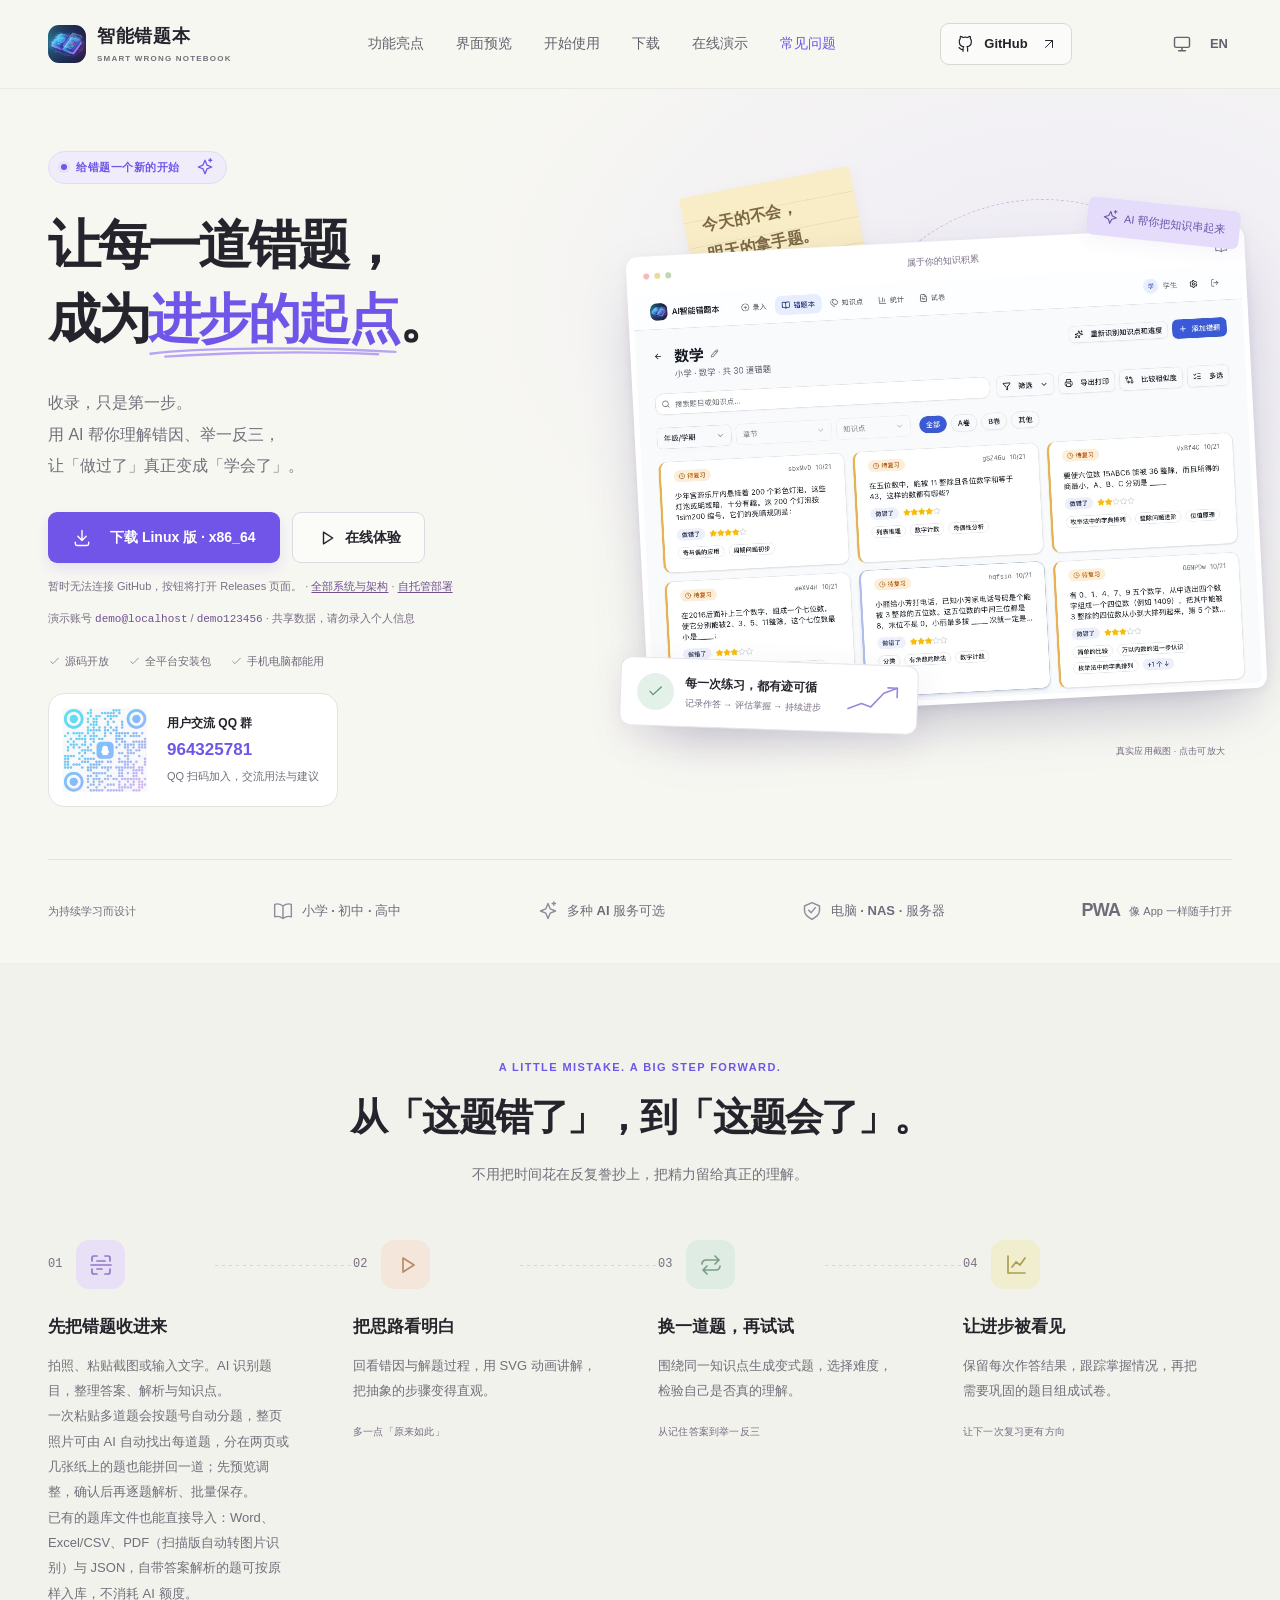
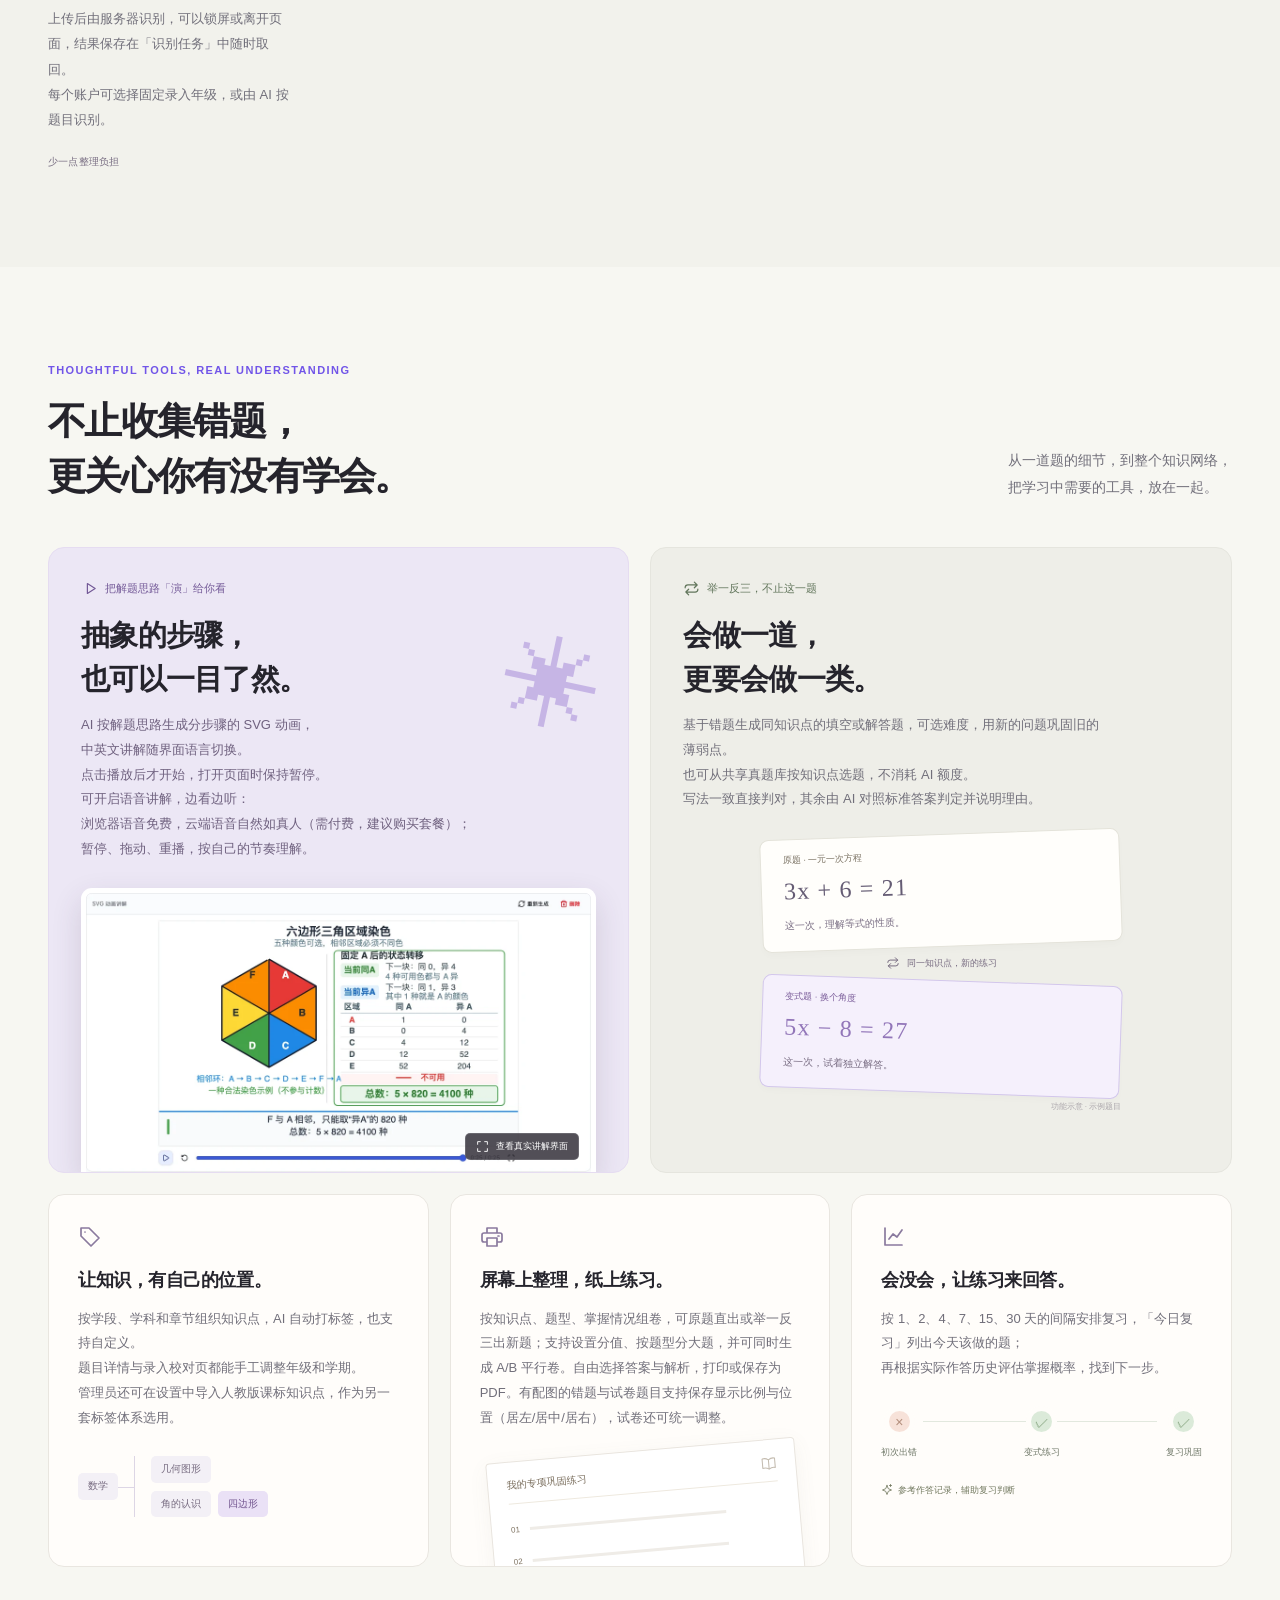
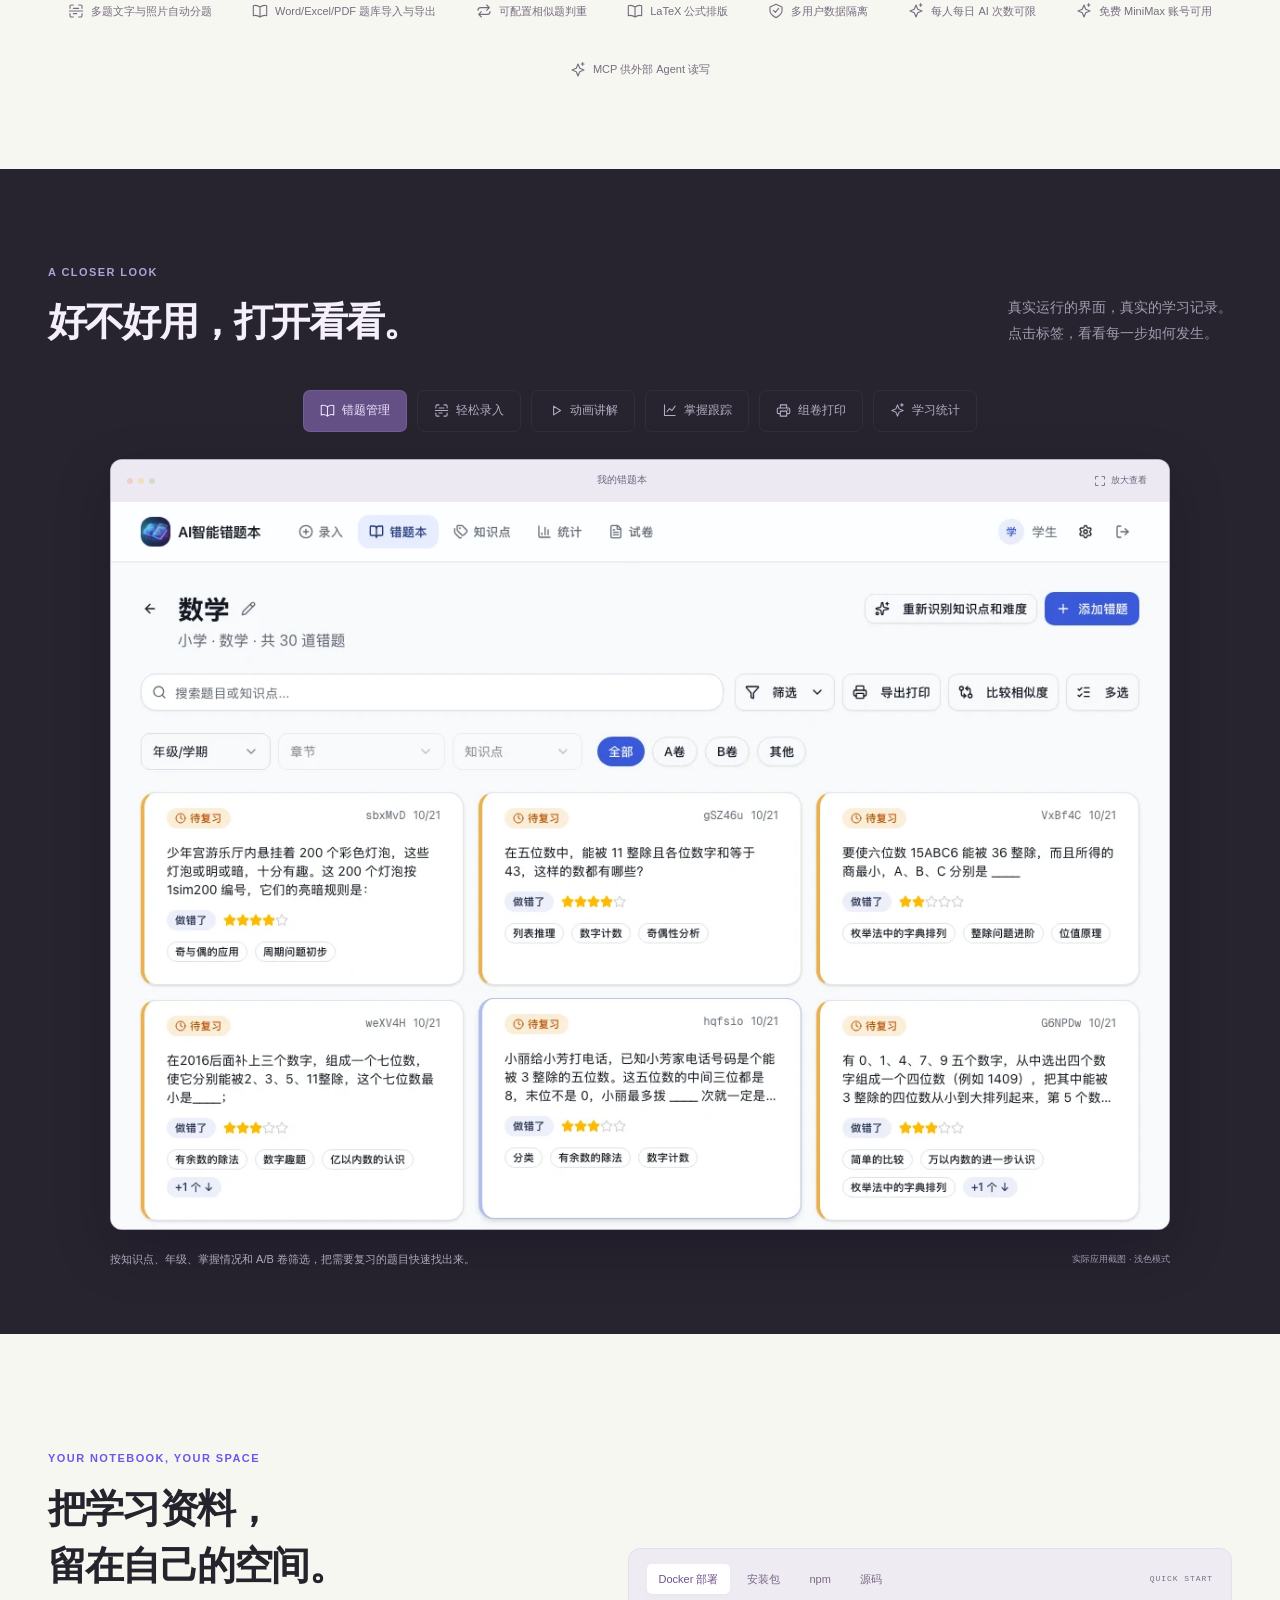
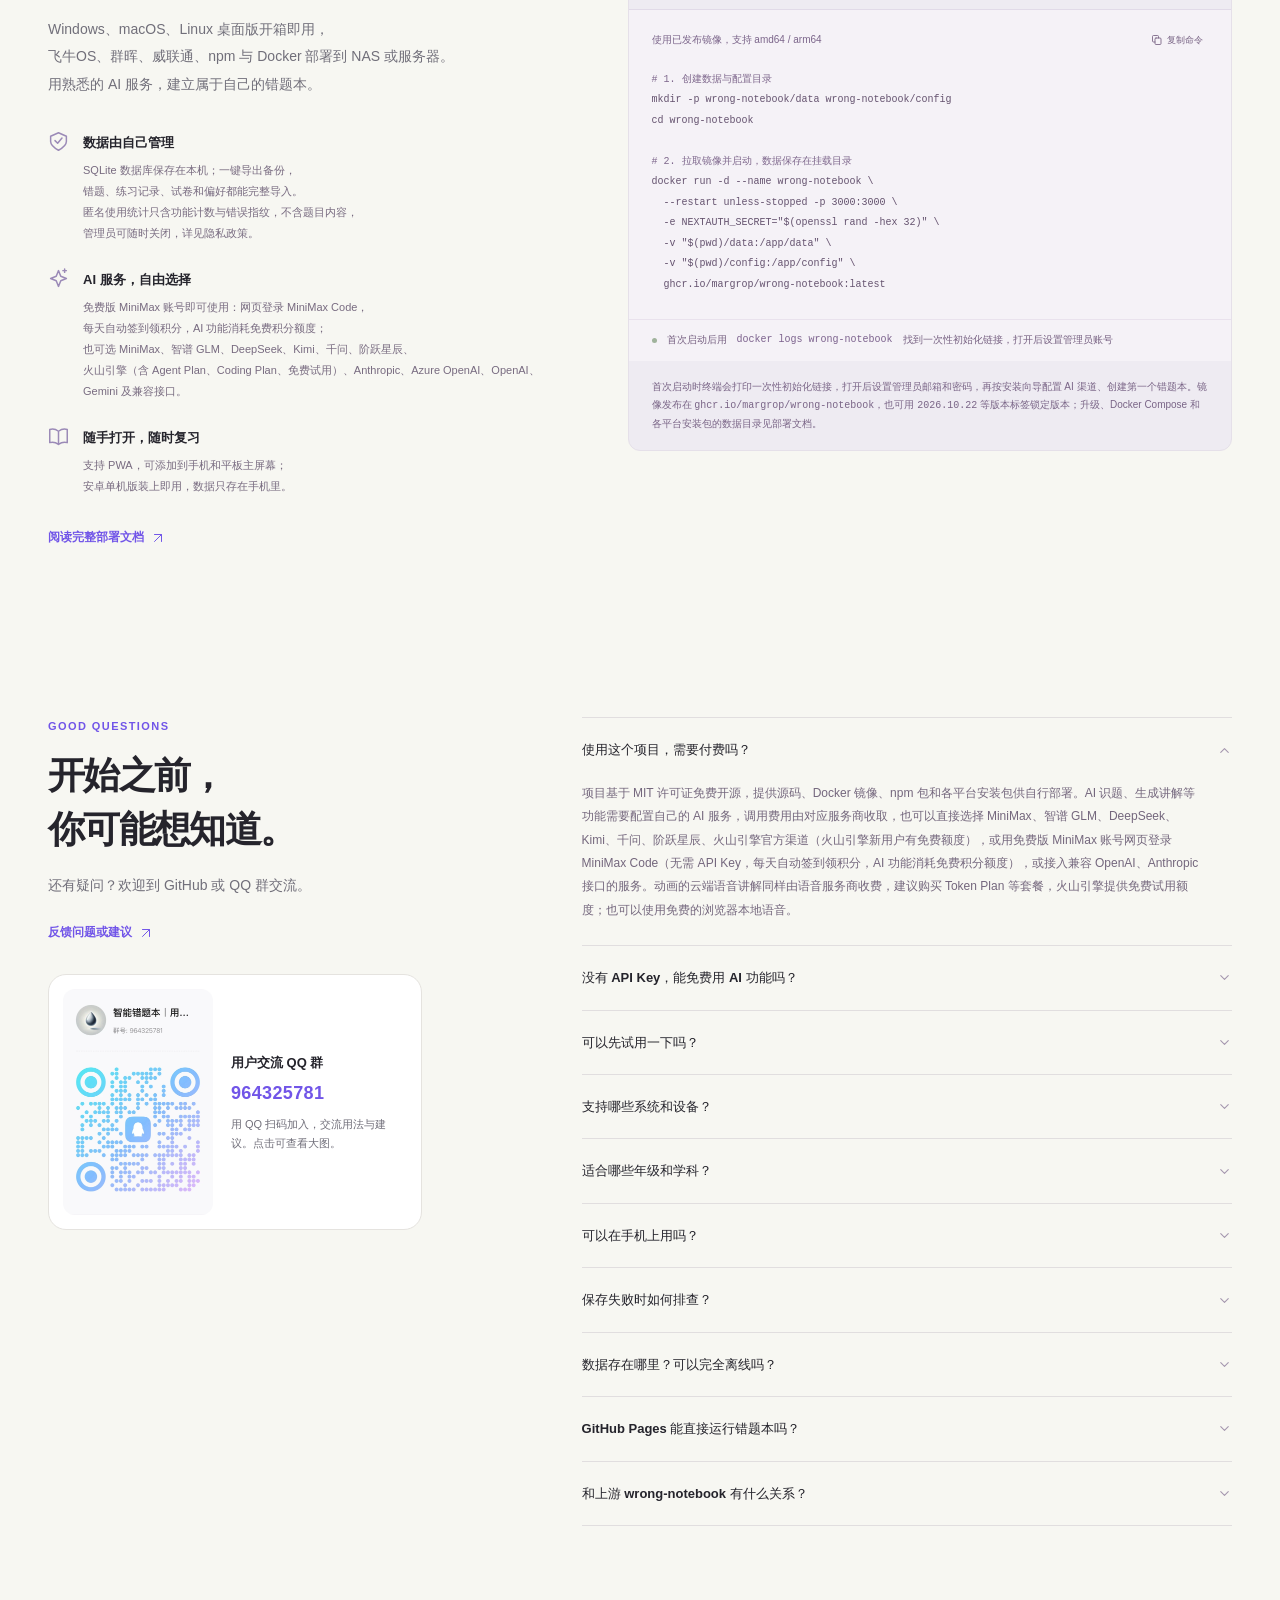
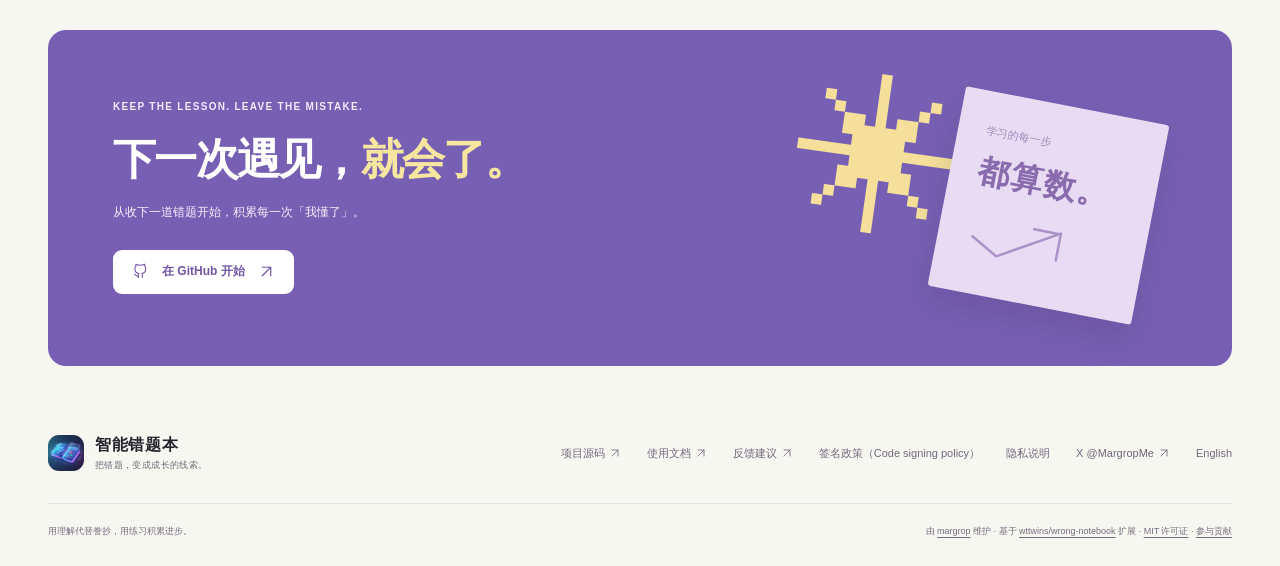
==== index.html @ 965699d4 "docs: 更新群晖套件的系统要求与数据目录" ====
<!doctype html>
<html lang="zh-CN">
  <head>
    <meta charset="utf-8">
    <meta name="viewport" content="width=device-width, initial-scale=1">
    <meta name="color-scheme" content="light dark">
    <meta name="darkreader-lock">
    <meta name="theme-color" content="#f7f7f2">
    <meta name="description" content="智能错题本，用 AI 把错题变成进步的起点。拍照识题、SVG 动画讲解、举一反三与 AI 判题、今日复习、组卷打印与掌握情况跟踪，支持多种 AI 服务，可用 Docker、npm 或 Windows / macOS / Linux / 飞牛OS / 群晖 / 威联通 安装包自托管，提供无需服务器的安卓手机与平板单机版和在线演示。">
    <meta property="og:type" content="website">
    <meta property="og:locale" content="zh_CN">
    <meta property="og:title" content="智能错题本 · 让每一道错题，成为进步的起点">
    <meta property="og:description" content="从拍照收录到真正掌握，为每一道错题建立完整的学习反馈。开源、可自托管，提供全平台安装包与在线演示，支持多种 AI 服务。">
    <meta property="og:image" content="./assets/images/social-preview.png">
    <meta property="og:image:alt" content="智能错题本：让每一道错题，成为进步的起点，配有真实错题管理界面">
    <meta name="twitter:card" content="summary_large_image">
    <meta name="twitter:site" content="@MargropMe">
    <meta name="twitter:creator" content="@MargropMe">
    <title>智能错题本 · 让每一道错题，成为进步的起点</title>
    <!-- deployment-metadata -->
    <link rel="icon" type="image/png" href="./assets/icons/app-icon.png">
    <link rel="apple-touch-icon" href="./assets/icons/app-icon.png">
    <link rel="preload" as="image" href="./assets/images/notebook.webp" fetchpriority="high">
    <script>(function(){var p=null;try{p=localStorage.getItem("wn-site-theme")}catch(e){}if(p!=="light"&&p!=="dark")p="system";var r=document.documentElement,d=p==="dark"||(p==="system"&&window.matchMedia("(prefers-color-scheme: dark)").matches);r.setAttribute("data-theme-preference",p);r.setAttribute("data-theme",d?"dark":"light")})();</script>
    <link rel="stylesheet" href="./assets/styles.css?v=20261031-dark">
    <link rel="stylesheet" href="./assets/dark.css?v=20261031-dark">
    <script src="./assets/theme.js" defer></script>
    <script src="./assets/site.js" defer></script>
    <script src="./assets/nav.js" defer></script>
    <script src="./assets/download.js" defer></script>
    <script charset="UTF-8" id="LA_COLLECT" src="//sdk.51.la/js-sdk-pro.min.js"></script>
    <script>LA.init({id:"28UHgDQYzLfy5FsM",ck:"28UHgDQYzLfy5FsM"})</script>
    <!-- Google tag (gtag.js) -->
    <script async src="https://www.googletagmanager.com/gtag/js?id=G-Z600EP14KD"></script>
    <script>
      window.dataLayer = window.dataLayer || [];
      function gtag(){dataLayer.push(arguments);}
      gtag('js', new Date());

      gtag('config', 'G-Z600EP14KD');
    </script>
  </head>
  <body>
    <a class="skip-link" href="#main">跳到正文</a>
    <svg class="icon-definitions" xmlns="http://www.w3.org/2000/svg" aria-hidden="true">
      <symbol id="i-arrow" viewBox="0 0 24 24"><path d="M4 12h15m-6-6 6 6-6 6"/></symbol>
      <symbol id="i-arrow-up" viewBox="0 0 24 24"><path d="M6 18 18 6M6 6h12v12"/></symbol>
      <symbol id="i-github" viewBox="0 0 24 24"><path d="M9 19c-4.3 1.3-4.3-2.2-6-2.6m12 5v-3.8a3.3 3.3 0 0 0-.9-2.6c3-.3 6.1-1.5 6.1-6.8A5.3 5.3 0 0 0 18.8 4a4.9 4.9 0 0 0-.1-3s-1.1-.3-3.6 1.4a13.6 13.6 0 0 0-6.5 0C6.1.7 5 1 5 1a4.9 4.9 0 0 0-.1 3 5.3 5.3 0 0 0-1.4 4.2c0 5.3 3.1 6.5 6.1 6.8a3.3 3.3 0 0 0-.9 2.6v3.8" transform="translate(1 1) scale(.91)"/></symbol>
      <symbol id="i-sparkle" viewBox="0 0 24 24"><path d="m12 3 2.6 6.4L21 12l-6.4 2.6L12 21l-2.6-6.4L3 12l6.4-2.6L12 3Zm7-2v4m-2-2h4"/></symbol>
      <symbol id="i-scan" viewBox="0 0 24 24"><path d="M8 3H5a2 2 0 0 0-2 2v3m13-5h3a2 2 0 0 1 2 2v3M3 16v3a2 2 0 0 0 2 2h3m8 0h3a2 2 0 0 0 2-2v-3M2 12h20M8 8h8m-8 8h5"/></symbol>
      <symbol id="i-play" viewBox="0 0 24 24"><path d="m9 5 11 7-11 7V5Z"/></symbol>
      <symbol id="i-repeat" viewBox="0 0 24 24"><path d="M20 7H7a4 4 0 0 0-4 4m13-8 4 4-4 4M4 17h13a4 4 0 0 0 4-4M8 13l-4 4 4 4"/></symbol>
      <symbol id="i-chart" viewBox="0 0 24 24"><path d="M4 3v17h17M8 14l4-5 4 3 5-7"/></symbol>
      <symbol id="i-check" viewBox="0 0 24 24"><path d="m5 12 4 4L19 6"/></symbol>
      <symbol id="i-book" viewBox="0 0 24 24"><path d="M12 6C8 3 5 3 2 4v15c3-1 6-1 10 2 4-3 7-3 10-2V4c-3-1-6-1-10 2Zm0 0v15"/></symbol>
      <symbol id="i-print" viewBox="0 0 24 24"><path d="M7 8V3h10v5M7 17H4a2 2 0 0 1-2-2v-5a2 2 0 0 1 2-2h16a2 2 0 0 1 2 2v5a2 2 0 0 1-2 2h-3M7 13h10v8H7v-8Zm11-2h1"/></symbol>
      <symbol id="i-tag" viewBox="0 0 24 24"><path d="M3 3h8l10 10-8 8L3 11V3Zm4 4h.01"/></symbol>
      <symbol id="i-shield" viewBox="0 0 24 24"><path d="m12 2 9 4v6c0 5-9 10-9 10S3 17 3 12V6l9-4Zm-4 9 3 3 5-6"/></symbol>
      <symbol id="i-download" viewBox="0 0 24 24"><path d="M12 3v12m-5-5 5 5 5-5M4 17v2a2 2 0 0 0 2 2h12a2 2 0 0 0 2-2v-2"/></symbol>
      <symbol id="i-copy" viewBox="0 0 24 24"><rect x="8" y="8" width="12" height="13" rx="2"/><path d="M15 8V5a2 2 0 0 0-2-2H5a2 2 0 0 0-2 2v9a2 2 0 0 0 2 2h3"/></symbol>
      <symbol id="i-expand" viewBox="0 0 24 24"><path d="M8 3H3v5m13-5h5v5M3 16v5h5m8 0h5v-5"/></symbol>
      <symbol id="i-close" viewBox="0 0 24 24"><path d="m6 6 12 12M6 18 18 6"/></symbol>
      <symbol id="i-monitor" viewBox="0 0 24 24"><rect x="3" y="4" width="18" height="12" rx="2"/><path d="M8 20h8m-4-4v4"/></symbol>
      <symbol id="i-sun" viewBox="0 0 24 24"><circle cx="12" cy="12" r="4"/><path d="M12 2v2m0 16v2M4.9 4.9l1.4 1.4m11.4 11.4 1.4 1.4M2 12h2m16 0h2M4.9 19.1l1.4-1.4M17.7 6.3l1.4-1.4"/></symbol>
      <symbol id="i-moon" viewBox="0 0 24 24"><path d="M20 14.5A8 8 0 0 1 9.5 4 8 8 0 1 0 20 14.5Z"/></symbol>
      <symbol id="i-menu" viewBox="0 0 24 24"><path d="M4 7h16M4 12h16M4 17h16"/></symbol>
      <symbol id="i-chevron" viewBox="0 0 24 24"><path d="m6 9 6 6 6-6"/></symbol>
    </svg>

    <header class="site-header">
      <div class="container header-inner">
        <a class="brand" href="#" aria-label="智能错题本首页">
          <img src="./assets/icons/app-icon.png" alt="" width="38" height="38">
          <span>智能错题本<small>SMART WRONG NOTEBOOK</small></span>
        </a>
        <nav class="desktop-nav" aria-label="主导航">
          <a href="#features">功能亮点</a><a href="#preview">界面预览</a><a href="#deploy">开始使用</a><a href="./download/">下载</a><a href="https://wrong-notebook-demo.margrop.net" target="_blank" rel="noopener noreferrer">在线演示</a><a href="#faq">常见问题</a>
        </nav>
        <a class="github-link" href="https://github.com/margrop/wrong-notebook" target="_blank" rel="noopener noreferrer"><svg class="icon"><use href="#i-github"/></svg><span>GitHub</span><svg class="icon small"><use href="#i-arrow-up"/></svg></a>
        <div class="header-actions"><button class="theme-toggle icon-button" type="button" data-theme-toggle aria-label="主题：自动（跟随系统）" title="主题：自动（跟随系统）"><svg class="icon theme-icon-system"><use href="#i-monitor"/></svg><svg class="icon theme-icon-light"><use href="#i-sun"/></svg><svg class="icon theme-icon-dark"><use href="#i-moon"/></svg></button><a class="lang-switch" href="./en/" hreflang="en" lang="en" aria-label="Switch to English">EN</a></div>
        <button class="menu-toggle icon-button" type="button" aria-label="打开导航" aria-expanded="false" aria-controls="mobile-nav"><svg class="icon"><use href="#i-menu"/></svg></button>
      </div>
      <nav class="mobile-nav" id="mobile-nav" aria-label="手机导航" hidden>
        <a href="#features">功能亮点</a><a href="#preview">界面预览</a><a href="#deploy">开始使用</a><a href="./download/">下载</a><a href="https://wrong-notebook-demo.margrop.net" target="_blank" rel="noopener noreferrer">在线演示</a><a href="#faq">常见问题</a>
      </nav>
    </header>

    <main id="main">
      <section class="hero" aria-labelledby="hero-title">
        <div class="container hero-grid">
          <div class="hero-copy">
            <p class="eyebrow pill"><span class="status-dot"></span> 给错题一个新的开始 <svg class="icon small"><use href="#i-sparkle"/></svg></p>
            <h1 id="hero-title">让每一道错题，<br>成为<span class="highlight">进步的起点<svg viewBox="0 0 420 20" aria-hidden="true"><path d="M4 12C92 1 281 1 415 9M29 17C174 8 288 8 386 13"/></svg></span>。</h1>
            <p class="hero-description">收录，只是第一步。<br>用 AI 帮你理解错因、举一反三，<br class="desktop-break">让「做过了」真正变成「学会了」。</p>
            <div class="hero-actions"><a class="button button-primary" data-download-primary href="./download/"><svg class="icon"><use href="#i-download"/></svg> <span data-download-label>下载安装包</span></a><a class="button button-outline" href="https://wrong-notebook-demo.margrop.net" target="_blank" rel="noopener noreferrer"><svg class="icon"><use href="#i-play"/></svg> 在线体验</a></div>
            <p class="hero-download-meta"><span data-release-version>Windows · macOS · Linux · 安卓 · 飞牛OS · 群晖 · 威联通</span> · <a href="./download/">全部系统与架构</a> · <a href="#deploy">自托管部署</a></p>
            <p class="hero-demo">演示账号 <code>demo@localhost</code> / <code>demo123456</code> · 共享数据，请勿录入个人信息</p>
            <div class="hero-notes"><span><svg class="icon small"><use href="#i-check"/></svg>源码开放</span><span><svg class="icon small"><use href="#i-check"/></svg>全平台安装包</span><span><svg class="icon small"><use href="#i-check"/></svg>手机电脑都能用</span></div>
            <a class="hero-community" href="#community"><img src="./assets/images/qq-group-qr.webp" width="360" height="360" alt="用户交流 QQ 群二维码，群号 964325781"><span><strong>用户交流 QQ 群</strong><span class="qq-number">964325781</span><small>QQ 扫码加入，交流用法与建议</small></span></a>
          </div>
          <div class="hero-visual">
            <div class="orbit orbit-one" aria-hidden="true"></div><div class="orbit orbit-two" aria-hidden="true"></div>
            <div class="paper-note" aria-hidden="true"><span>今天的不会，<br>明天的拿手题。</span><svg viewBox="0 0 100 50"><path d="m5 32 21 13L69 5M80 12l5 6 10-15"/></svg></div>
            <div class="floating-tag"><svg class="icon"><use href="#i-sparkle"/></svg> AI 帮你把知识串起来</div>
            <figure class="hero-window">
              <div class="window-bar"><span class="window-dots"><i></i><i></i><i></i></span><span>属于你的知识积累</span><svg class="icon small"><use href="#i-book"/></svg></div>
              <button class="image-button" type="button" data-image="notebook" aria-label="放大错题本真实界面"><img class="hero-screenshot" src="./assets/images/notebook.webp" width="1140" height="784" alt="实际应用中的数学错题本，包含错题卡片、星级难度、知识点和筛选条件" fetchpriority="high"></button>
            </figure>
            <div class="review-note"><span class="review-check"><svg class="icon"><use href="#i-check"/></svg></span><div><strong>每一次练习，都有迹可循</strong><span>记录作答 → 评估掌握 → 持续进步</span></div><svg class="mini-trend" viewBox="0 0 70 38" aria-hidden="true"><path d="m3 32 17-7 12 4 16-18 17-7"/><path d="M53 4h12v12"/></svg></div>
            <p class="visual-caption">真实应用截图 · 点击可放大</p>
          </div>
        </div>
        <div class="container promise-strip"><p>为持续学习而设计</p><span><svg class="icon"><use href="#i-book"/></svg> 小学 · 初中 · 高中</span><span><svg class="icon"><use href="#i-sparkle"/></svg> 多种 AI 服务可选</span><span><svg class="icon"><use href="#i-shield"/></svg> 电脑 · NAS · 服务器</span><span class="promise-pwa">PWA <small>像 App 一样随手打开</small></span></div>
      </section>

      <section class="section workflow" aria-labelledby="workflow-title">
        <div class="container">
          <div class="section-heading center"><p class="eyebrow">A LITTLE MISTAKE. A BIG STEP FORWARD.</p><h2 id="workflow-title">从「这题错了」，到「这题会了」。</h2><p>不用把时间花在反复誊抄上，把精力留给真正的理解。</p></div>
          <ol class="workflow-grid">
            <li><div class="step-top"><span class="step-number">01</span><span class="step-icon lavender"><svg class="icon"><use href="#i-scan"/></svg></span></div><h3>先把错题收进来</h3><p>拍照、粘贴截图或输入文字。AI 识别题目，整理答案、解析与知识点。<br>一次粘贴多道题会按题号自动分题，整页照片可由 AI 自动找出每道题，分在两页或几张纸上的题也能拼回一道；先预览调整，确认后再逐题解析、批量保存。<br>已有的题库文件也能直接导入：Word、Excel/CSV、PDF（扫描版自动转图片识别）与 JSON，自带答案解析的题可按原样入库，不消耗 AI 额度。<br>上传后由服务器识别，可以锁屏或离开页面，结果保存在「识别任务」中随时取回。<br>每个账户可选择固定录入年级，或由 AI 按题目识别。</p><span class="step-label">少一点整理负担</span></li>
            <li><div class="step-top"><span class="step-number">02</span><span class="step-icon peach"><svg class="icon"><use href="#i-play"/></svg></span></div><h3>把思路看明白</h3><p>回看错因与解题过程，用 SVG 动画讲解，把抽象的步骤变得直观。</p><span class="step-label">多一点「原来如此」</span></li>
            <li><div class="step-top"><span class="step-number">03</span><span class="step-icon mint"><svg class="icon"><use href="#i-repeat"/></svg></span></div><h3>换一道题，再试试</h3><p>围绕同一知识点生成变式题，选择难度，检验自己是否真的理解。</p><span class="step-label">从记住答案到举一反三</span></li>
            <li><div class="step-top"><span class="step-number">04</span><span class="step-icon lemon"><svg class="icon"><use href="#i-chart"/></svg></span></div><h3>让进步被看见</h3><p>保留每次作答结果，跟踪掌握情况，再把需要巩固的题目组成试卷。</p><span class="step-label">让下一次复习更有方向</span></li>
          </ol>
        </div>
      </section>

      <section class="section features" id="features" aria-labelledby="features-title">
        <div class="container">
          <div class="section-heading heading-row"><div><p class="eyebrow">THOUGHTFUL TOOLS, REAL UNDERSTANDING</p><h2 id="features-title">不止收集错题，<br>更关心你有没有学会。</h2></div><p>从一道题的细节，到整个知识网络，<br>把学习中需要的工具，放在一起。</p></div>
          <div class="feature-grid">
            <article class="feature-card animation-card"><span class="feature-kicker"><svg class="icon"><use href="#i-play"/></svg> 把解题思路「演」给你看</span><h3>抽象的步骤，<br>也可以一目了然。</h3><p>AI 按解题思路生成分步骤的 SVG 动画，<br>中英文讲解随界面语言切换。<br>点击播放后才开始，打开页面时保持暂停。<br>可开启语音讲解，边看边听：<br>浏览器语音免费，云端语音自然如真人（需付费，建议购买套餐）；<br>暂停、拖动、重播，按自己的节奏理解。</p><button class="animation-screenshot image-button" type="button" data-image="svg-animation" aria-label="放大 SVG 动画讲解真实界面"><img src="./assets/images/svg-animation.webp" width="1076" height="592" loading="lazy" alt="六边形染色题的 SVG 动画讲解，包含图形、递推表格和播放进度"><span class="image-overlay"><svg class="icon"><use href="#i-expand"/></svg> 查看真实讲解界面</span></button><span class="card-corner-spark" aria-hidden="true">✳</span></article>
            <article class="feature-card practice-card"><span class="feature-kicker"><svg class="icon"><use href="#i-repeat"/></svg> 举一反三，不止这一题</span><h3>会做一道，<br>更要会做一类。</h3><p>基于错题生成同知识点的填空或解答题，可选难度，用新的问题巩固旧的薄弱点。<br>也可从共享真题库按知识点选题，不消耗 AI 额度。<br>写法一致直接判对，其余由 AI 对照标准答案判定并说明理由。</p><div class="practice-illustration" aria-label="举一反三功能示意"><div class="sample-question"><span>原题 · 一元一次方程</span><strong>3x + 6 = 21</strong><i>这一次，理解等式的性质。</i></div><div class="practice-connector"><svg class="icon"><use href="#i-repeat"/></svg><span>同一知识点，新的练习</span></div><div class="sample-question variant"><span>变式题 · 换个角度</span><strong>5x − 8 = 27</strong><i>这一次，试着独立解答。</i></div><small class="illustration-label">功能示意 · 示例题目</small></div></article>
            <article class="feature-card tags-card"><span class="feature-icon"><svg class="icon"><use href="#i-tag"/></svg></span><h3>让知识，有自己的位置。</h3><p>按学段、学科和章节组织知识点，AI 自动打标签，也支持自定义。<br>题目详情与录入校对页都能手工调整年级和学期。<br>管理员还可在设置中导入人教版课标知识点，作为另一套标签体系选用。</p><div class="tag-tree" aria-hidden="true"><span>数学</span><div><span>几何图形</span><div><span>角的认识</span><span class="tag-accent">四边形</span></div></div></div></article>
            <article class="feature-card print-card"><span class="feature-icon"><svg class="icon"><use href="#i-print"/></svg></span><h3>屏幕上整理，纸上练习。</h3><p>按知识点、题型、掌握情况组卷，可原题直出或举一反三出新题；支持设置分值、按题型分大题，并可同时生成 A/B 平行卷。自由选择答案与解析，打印或保存为 PDF。有配图的错题与试卷题目支持保存显示比例与位置（居左/居中/居右），试卷还可统一调整。</p><div class="paper-preview" aria-hidden="true"><div>我的专项巩固练习 <svg class="icon"><use href="#i-book"/></svg></div><span>01 <i></i></span><span>02 <i></i></span><small>来源 ID · 随时找回原题</small></div></article>
            <article class="feature-card mastery-card"><span class="feature-icon"><svg class="icon"><use href="#i-chart"/></svg></span><h3>会没会，让练习来回答。</h3><p>按 1、2、4、7、15、30 天的间隔安排复习，「今日复习」列出今天该做的题；<br>再根据实际作答历史评估掌握概率，找到下一步。</p><div class="mastery-path"><span><i class="history-wrong">×</i>初次出错</span><span><i class="history-correct">✓</i>变式练习</span><span><i class="history-correct">✓</i>复习巩固</span></div><div class="mastery-footnote"><svg class="icon small"><use href="#i-sparkle"/></svg> 参考作答记录，辅助复习判断</div></article>
          </div>
          <div class="small-features"><span><svg class="icon"><use href="#i-scan"/></svg> 多题文字与照片自动分题</span><span><svg class="icon"><use href="#i-book"/></svg> Word/Excel/PDF 题库导入与导出</span><span><svg class="icon"><use href="#i-repeat"/></svg> 可配置相似题判重</span><span><svg class="icon"><use href="#i-book"/></svg> LaTeX 公式排版</span><span><svg class="icon"><use href="#i-shield"/></svg> 多用户数据隔离</span><span><svg class="icon"><use href="#i-sparkle"/></svg> 每人每日 AI 次数可限</span><span><svg class="icon"><use href="#i-sparkle"/></svg> 免费 MiniMax 账号可用</span><span><svg class="icon"><use href="#i-sparkle"/></svg> MCP 供外部 Agent 读写</span></div>
        </div>
      </section>

      <section class="section preview-section" id="preview" aria-labelledby="preview-title">
        <div class="container">
          <div class="section-heading heading-row"><div><p class="eyebrow">A CLOSER LOOK</p><h2 id="preview-title">好不好用，打开看看。</h2></div><p>真实运行的界面，真实的学习记录。<br>点击标签，看看每一步如何发生。</p></div>
          <div class="preview-tabs" role="tablist" aria-label="应用界面预览">
            <button type="button" role="tab" id="tab-notebook" aria-selected="true" aria-controls="preview-panel" data-preview="notebook"><svg class="icon small"><use href="#i-book"/></svg>错题管理</button>
            <button type="button" role="tab" id="tab-upload" aria-selected="false" aria-controls="preview-panel" data-preview="upload" tabindex="-1"><svg class="icon small"><use href="#i-scan"/></svg>轻松录入</button>
            <button type="button" role="tab" id="tab-svg-animation" aria-selected="false" aria-controls="preview-panel" data-preview="svg-animation" tabindex="-1"><svg class="icon small"><use href="#i-play"/></svg>动画讲解</button>
            <button type="button" role="tab" id="tab-mastery-history" aria-selected="false" aria-controls="preview-panel" data-preview="mastery-history" tabindex="-1"><svg class="icon small"><use href="#i-chart"/></svg>掌握跟踪</button>
            <button type="button" role="tab" id="tab-exam-print" aria-selected="false" aria-controls="preview-panel" data-preview="exam-print" tabindex="-1"><svg class="icon small"><use href="#i-print"/></svg>组卷打印</button>
            <button type="button" role="tab" id="tab-error-stats" aria-selected="false" aria-controls="preview-panel" data-preview="error-stats" tabindex="-1"><svg class="icon small"><use href="#i-sparkle"/></svg>学习统计</button>
          </div>
          <div class="preview-panel" id="preview-panel" role="tabpanel" aria-labelledby="tab-notebook" tabindex="0">
            <div class="preview-toolbar"><span class="window-dots"><i></i><i></i><i></i></span><span id="preview-window-title">我的错题本</span><button type="button" class="preview-expand" id="expand-preview" aria-label="放大当前界面"><svg class="icon small"><use href="#i-expand"/></svg><span>放大查看</span></button></div>
            <button class="image-button preview-image-button" id="preview-image-button" type="button" aria-label="放大错题管理截图"><img id="preview-image" src="./assets/images/notebook.webp" width="1140" height="784" loading="lazy" alt="错题卡片展示题目摘要、难度星级与知识点，并支持多维度筛选"></button>
          </div>
          <div class="preview-caption" aria-live="polite"><p id="preview-description">按知识点、年级、掌握情况和 A/B 卷筛选，把需要复习的题目快速找出来。</p><span>实际应用截图 · 浅色模式</span></div>
          <noscript><p class="noscript-notice">更多真实界面：<a href="./assets/images/svg-animation.webp">动画讲解</a> · <a href="./assets/images/mastery-history.webp">掌握跟踪</a> · <a href="./assets/images/exam-print.webp">组卷打印</a> · <a href="./assets/images/error-stats.webp">学习统计</a></p></noscript>
        </div>
      </section>

      <section class="section deploy-section" id="deploy" aria-labelledby="deploy-title">
        <div class="container deploy-grid">
          <div class="deploy-copy"><p class="eyebrow">YOUR NOTEBOOK, YOUR SPACE</p><h2 id="deploy-title">把学习资料，<br>留在自己的空间。</h2><p class="section-description">Windows、macOS、Linux 桌面版开箱即用，<br>飞牛OS、群晖、威联通、npm 与 Docker 部署到 NAS 或服务器。<br>用熟悉的 AI 服务，建立属于自己的错题本。</p><ul class="deploy-benefits"><li><svg class="icon"><use href="#i-shield"/></svg><div><strong>数据由自己管理</strong><p>SQLite 数据库保存在本机；一键导出备份，<br>错题、练习记录、试卷和偏好都能完整导入。<br>匿名使用统计只含功能计数与错误指纹，不含题目内容，<br>管理员可随时关闭，详见<a href="./privacy/">隐私政策</a>。</p></div></li><li><svg class="icon"><use href="#i-sparkle"/></svg><div><strong>AI 服务，自由选择</strong><p>免费版 MiniMax 账号即可使用：网页登录 MiniMax Code，<br>每天自动签到领积分，AI 功能消耗免费积分额度；<br>也可选 MiniMax、智谱 GLM、DeepSeek、Kimi、千问、阶跃星辰、<br>火山引擎（含 Agent Plan、Coding Plan、免费试用）、Anthropic、Azure OpenAI、OpenAI、Gemini 及兼容接口。</p></div></li><li><svg class="icon"><use href="#i-book"/></svg><div><strong>随手打开，随时复习</strong><p>支持 PWA，可添加到手机和平板主屏幕；<br>安卓单机版装上即用，数据只存在手机里。</p></div></li></ul><a class="text-link" href="https://github.com/margrop/wrong-notebook#-快速开始" target="_blank" rel="noopener noreferrer">阅读完整部署文档 <svg class="icon small"><use href="#i-arrow-up"/></svg></a></div>
          <div class="deploy-terminal"><div class="terminal-top"><div role="tablist" aria-label="部署方式"><button type="button" role="tab" id="install-docker" aria-controls="install-panel-docker" aria-selected="true" data-install="docker">Docker 部署</button><button type="button" role="tab" id="install-packages" aria-controls="install-panel-packages" aria-selected="false" data-install="packages" tabindex="-1">安装包</button><button type="button" role="tab" id="install-npm" aria-controls="install-panel-npm" aria-selected="false" data-install="npm" tabindex="-1">npm</button><button type="button" role="tab" id="install-source" aria-controls="install-panel-source" aria-selected="false" data-install="source" tabindex="-1">源码</button></div><span class="terminal-label">QUICK START</span></div><div class="code-panel" id="install-panel-docker" role="tabpanel" aria-labelledby="install-docker" tabindex="0"><div class="code-heading"><span>使用已发布镜像，支持 amd64 / arm64</span><button class="copy-button" type="button" data-copy="docker-code"><svg class="icon small"><use href="#i-copy"/></svg><span>复制命令</span></button></div><pre><code id="docker-code"><span class="code-comment"># 1. 创建数据与配置目录</span>
mkdir -p wrong-notebook/data wrong-notebook/config
cd wrong-notebook

<span class="code-comment"># 2. 拉取镜像并启动，数据保存在挂载目录</span>
docker run -d --name wrong-notebook \
  --restart unless-stopped -p 3000:3000 \
  -e NEXTAUTH_SECRET="$(openssl rand -hex 32)" \
  -v "$(pwd)/data:/app/data" \
  -v "$(pwd)/config:/app/config" \
  ghcr.io/margrop/wrong-notebook:latest</code></pre><div class="terminal-note"><span class="status-dot"></span> 首次启动后用 <code>docker logs wrong-notebook</code> 找到一次性初始化链接，打开后设置管理员账号</div></div><div class="code-panel" id="install-panel-packages" role="tabpanel" aria-labelledby="install-packages" tabindex="0" hidden><div class="code-heading"><span>内置服务端，下载安装即可使用；首次启动自动打开管理员设置页</span></div><ul class="platform-list">
<li><strong>Windows</strong><span>安装版 <code>WrongNotebook-Win-Setup-版本-x64.exe</code>，或免安装的 Portable 版</span></li>
<li><strong>macOS</strong><span>Apple 芯片 <code>-arm64.dmg</code>，Intel <code>-x64.dmg</code>；应用未经 Apple 签名，提示「已损坏」或无法打开时，拖入「应用程序」后在终端执行下方命令，再打开即可</span></li>
<li><strong>Linux</strong><span>x86_64 / arm64 的 <code>.AppImage</code> 与 <code>.deb</code></span></li>
<li><strong>飞牛OS</strong><span>先在应用中心安装 Node.js v24，再手动安装 x86 / arm 的 <code>.fpk</code>，在安装向导中设置管理员账号，局域网访问 39300 端口</span></li>
<li><strong>群晖</strong><span>先在套件中心安装 Container Manager，再手动安装 <code>WrongNotebook-Synology-版本.spk</code>；需 DSM 7.2.1 及以上；局域网访问 39300 端口，数据在套件数据目录 <code>@appdata/wrongnotebook</code></span></li>
<li><strong>威联通</strong><span>先在 App Center 安装 Container Station，再手动安装 <code>WrongNotebook-QNAP-版本.qpkg</code>；局域网访问 39300 端口，数据在 <code>/share/Container/wrong-notebook</code></span></li>
<li><strong>安卓</strong><span>单机版：手机 <code>-Android-Phone-版本.apk</code>，平板 <code>-Android-Tablet-版本.apk</code>，内置服务端，无需部署；客户端版 <code>-Android-Client-Phone/Tablet-版本.apk</code> 连接自己的服务器</span></li>
</ul><div class="code-heading"><span>macOS：移除隔离属性并在本机重新自签名</span><button class="copy-button" type="button" data-copy="macos-code"><svg class="icon small"><use href="#i-copy"/></svg><span>复制命令</span></button></div><pre><code id="macos-code">xattr -cr /Applications/WrongNotebook.app
codesign --force --deep --sign - /Applications/WrongNotebook.app</code></pre><div class="terminal-note"><span class="status-dot"></span> 在<a href="./download/">下载页</a>自动匹配你的系统与架构，或前往 <a href="https://github.com/margrop/wrong-notebook/releases" target="_blank" rel="noopener noreferrer">GitHub Releases</a></div></div><div class="code-panel" id="install-panel-npm" role="tabpanel" aria-labelledby="install-npm" tabindex="0" hidden><div class="code-heading"><span>需要 Node.js 22.15+，适合服务器或已有 Node 环境</span><button class="copy-button" type="button" data-copy="npm-code"><svg class="icon small"><use href="#i-copy"/></svg><span>复制命令</span></button></div><pre><code id="npm-code">npm install -g wrong-notebook

<span class="code-comment"># 数据默认保存在 ~/.wrong-notebook</span>
wrong-notebook --port 3000</code></pre><div class="terminal-note"><span class="status-dot"></span> 首次启动时终端会打印一次性初始化链接，打开后设置管理员账号</div></div><div class="code-panel" id="install-panel-source" role="tabpanel" aria-labelledby="install-source" tabindex="0" hidden><div class="code-heading"><span>需要 Node.js 22+ 与 npm</span><button class="copy-button" type="button" data-copy="source-code"><svg class="icon small"><use href="#i-copy"/></svg><span>复制命令</span></button></div><pre><code id="source-code">git clone https://github.com/margrop/wrong-notebook.git
cd wrong-notebook
npm ci
cp .env.example .env
<span class="code-comment"># 先编辑 .env，设置 NEXTAUTH_SECRET 和 AI 配置</span>

<span class="code-comment"># 初始化数据库、账户与知识点</span>
npx prisma migrate dev
npx prisma db seed
npx ts-node --compiler-options '{"module":"CommonJS"}' \
  scripts/rebuild-system-tags.ts

npm run dev</code></pre><div class="terminal-note"><span class="status-dot"></span> 启动后访问 <code>http://localhost:3000</code></div></div><p class="setup-note">首次启动时终端会打印一次性初始化链接，打开后设置管理员邮箱和密码，再按安装向导配置 AI 渠道、创建第一个错题本。镜像发布在 <code>ghcr.io/margrop/wrong-notebook</code>，也可用 <code>2026.10.22</code> 等版本标签锁定版本；升级、Docker Compose 和各平台安装包的数据目录见部署文档。</p></div>
        </div>
      </section>

      <section class="section faq-section" id="faq" aria-labelledby="faq-title">
        <div class="container faq-grid"><div class="section-heading"><p class="eyebrow">GOOD QUESTIONS</p><h2 id="faq-title">开始之前，<br>你可能想知道。</h2><p>还有疑问？欢迎到 GitHub 或 QQ 群交流。</p><a class="text-link" href="https://github.com/margrop/wrong-notebook/issues" target="_blank" rel="noopener noreferrer">反馈问题或建议 <svg class="icon small"><use href="#i-arrow-up"/></svg></a><a class="community-card" id="community" href="./assets/images/qq-group.webp" target="_blank" rel="noopener"><img src="./assets/images/qq-group.webp" width="600" height="902" loading="lazy" alt="智能错题本用户交流 QQ 群二维码，群号 964325781"><span><strong>用户交流 QQ 群</strong><span class="qq-number">964325781</span><small>用 QQ 扫码加入，交流用法与建议。点击可查看大图。</small></span></a></div><div class="faq-list">
          <details open><summary>使用这个项目，需要付费吗？<svg class="icon small"><use href="#i-chevron"/></svg></summary><p>项目基于 MIT 许可证免费开源，提供源码、Docker 镜像、npm 包和各平台安装包供自行部署。AI 识题、生成讲解等功能需要配置自己的 AI 服务，调用费用由对应服务商收取，也可以直接选择 MiniMax、智谱 GLM、DeepSeek、Kimi、千问、阶跃星辰、火山引擎官方渠道（火山引擎新用户有免费额度），或用免费版 MiniMax 账号网页登录 MiniMax Code（无需 API Key，每天自动签到领积分，AI 功能消耗免费积分额度），或接入兼容 OpenAI、Anthropic 接口的服务。动画的云端语音讲解同样由语音服务商收费，建议购买 Token Plan 等套餐，火山引擎提供免费试用额度；也可以使用免费的浏览器本地语音。</p></details>
          <details><summary>没有 API Key，能免费用 AI 功能吗？<svg class="icon small"><use href="#i-chevron"/></svg></summary><p>可以。在设置中选择「MiniMax Code OAuth」，用免费版 MiniMax 账号网页登录即可调用 MiniMax-M3.1-Flash。应用每天自动签到领取积分，识题、讲解、举一反三等 AI 功能消耗的是账号的免费积分额度，剩余积分在设置页随时可查。</p></details><details><summary>可以先试用一下吗？<svg class="icon small"><use href="#i-chevron"/></svg></summary><p>可以。打开 <a href="https://wrong-notebook-demo.margrop.net" target="_blank" rel="noopener noreferrer">在线演示站</a>，使用账号 <code>demo@localhost</code>、密码 <code>demo123456</code> 登录。演示站为共享账号，数据对所有访客可见，请勿录入个人信息；正式使用建议部署自己的实例。</p></details>
          <details><summary>支持哪些系统和设备？<svg class="icon small"><use href="#i-chevron"/></svg></summary><p>服务端可以运行在 Windows、macOS、Linux 桌面版，飞牛OS、群晖与威联通 NAS，以及任何支持 Docker 或 Node.js 的服务器上。部署后，手机、平板和电脑都能通过浏览器使用。桌面版默认只允许本机访问，NAS 套件、npm 和 Docker 部署可在局域网内访问。</p></details>
          <details><summary>适合哪些年级和学科？<svg class="icon small"><use href="#i-chevron"/></svg></summary><p>创建错题本时可以选择小学、初中或高中学段，以及对应学科。小学支持数学、英语和语文，内置语文章节与知识点覆盖小学一年级至六年级及初高中。系统按学段、学科组织知识点，支持自定义标签；AI 可辅助识别知识点和难度。</p></details>
          <details><summary>可以在手机上用吗？<svg class="icon small"><use href="#i-chevron"/></svg></summary><p>可以。应用支持手机、平板和电脑浏览器，并提供 PWA 支持。在 iPhone / iPad 的 Safari 分享菜单，或 Android Chrome 菜单中选择「添加到主屏幕」，即可像 App 一样打开。安卓设备还可以安装 Releases 中的 APK：单机版内置服务端，装上即用，数据保存在手机上；客户端版连接自己部署的服务器。两者都支持拍照上传、文件导出和系统打印。手机上提供「拍照」「相册」「从文件选择」三个入口，iPhone 等设备的 HEIC/HEIF 照片会在裁剪前自动转换并摆正方向。</p></details>
          <details><summary>保存失败时如何排查？<svg class="icon small"><use href="#i-chevron"/></svg></summary><p>直接录入或校对后保存失败时，页面会保留具体原因和处理建议。若提示 AI 识别年级失败，可先手动填写年级，或在设置中改为固定年级后重试；若提示登录、字段、数据库或网络问题，请按提示处理。超时或断网后先检查题目是否已经保存，再决定是否重试。管理员可启用调试模式，复现后导出脱敏日志用于排查。</p></details>
          <details><summary>数据存在哪里？可以完全离线吗？<svg class="icon small"><use href="#i-chevron"/></svg></summary><p>题目和作答记录保存在你部署环境的 SQLite 数据库中，AI 配置也保存在自己的部署环境。AI 识别、解答和生成等功能会向所配置的服务发送相关内容，需要该服务可访问；PWA 不等于完整离线运行。</p></details>
          <details><summary>GitHub Pages 能直接运行错题本吗？<svg class="icon small"><use href="#i-chevron"/></svg></summary><p>这个官网可以通过 GitHub Pages 托管。错题本应用本身包含登录、数据库和 AI 接口，需要运行服务端：可以直接安装桌面版或飞牛OS、群晖、威联通套件，也可以用 npm 或 Docker 部署到电脑、NAS 或服务器。想先看看效果，可以使用<a href="https://wrong-notebook-demo.margrop.net" target="_blank" rel="noopener noreferrer">在线演示站</a>。</p></details>
          <details><summary>和上游 wrong-notebook 有什么关系？<svg class="icon small"><use href="#i-chevron"/></svg></summary><p>本项目基于 wttwins/wrong-notebook 扩展，增加了中英文 SVG 动画讲解、掌握情况跟踪、可配置判重、试卷作答回填、国产大模型官方渠道、中英文界面和全平台安装包等功能。感谢上游作者的工作。完整功能与差异请查看项目 README。</p></details>
        </div></div>
      </section>

      <section class="container final-cta" aria-labelledby="cta-title"><div><p class="eyebrow">KEEP THE LESSON. LEAVE THE MISTAKE.</p><h2 id="cta-title">下一次遇见，<span>就会了。</span></h2><p>从收下一道错题开始，积累每一次「我懂了」。</p><a class="button button-light" href="https://github.com/margrop/wrong-notebook" target="_blank" rel="noopener noreferrer"><svg class="icon"><use href="#i-github"/></svg> 在 GitHub 开始 <svg class="icon"><use href="#i-arrow-up"/></svg></a></div><div class="cta-art" aria-hidden="true"><span class="cta-star">✳</span><div class="cta-note"><span>学习的每一步</span><strong>都算数。</strong><svg viewBox="0 0 130 56"><path d="M8 30 40 48 110 7M78 8h32v31"/></svg></div></div></section>
    </main>

    <footer class="site-footer container"><div class="footer-top"><a class="brand" href="#"><img src="./assets/icons/app-icon.png" alt="" width="36" height="36"><span>智能错题本<small>把错题，变成成长的线索。</small></span></a><nav aria-label="页脚导航"><a href="https://github.com/margrop/wrong-notebook" target="_blank" rel="noopener noreferrer">项目源码 <svg class="icon small"><use href="#i-arrow-up"/></svg></a><a href="https://github.com/margrop/wrong-notebook/wiki" target="_blank" rel="noopener noreferrer">使用文档 <svg class="icon small"><use href="#i-arrow-up"/></svg></a><a href="https://github.com/margrop/wrong-notebook/issues" target="_blank" rel="noopener noreferrer">反馈建议 <svg class="icon small"><use href="#i-arrow-up"/></svg></a><a href="https://github.com/margrop/wrong-notebook/blob/main/doc/CODE_SIGNING.md" target="_blank" rel="noopener noreferrer">签名政策（Code signing policy）</a><a href="./privacy/">隐私说明</a><a href="https://x.com/MargropMe" target="_blank" rel="noopener noreferrer me">X @MargropMe <svg class="icon small"><use href="#i-arrow-up"/></svg></a><a href="./en/" hreflang="en" lang="en">English</a></nav></div><div class="footer-bottom"><p>用理解代替誊抄，用练习积累进步。</p><p>由 <a href="https://github.com/margrop" target="_blank" rel="noopener noreferrer">margrop</a> 维护 · 基于 <a href="https://github.com/wttwins/wrong-notebook" target="_blank" rel="noopener noreferrer">wttwins/wrong-notebook</a> 扩展 · <a href="https://github.com/margrop/wrong-notebook/blob/main/LICENSE" target="_blank" rel="noopener noreferrer">MIT 许可证</a> · <a href="https://github.com/margrop/wrong-notebook/blob/main/CONTRIBUTING.md" target="_blank" rel="noopener noreferrer">参与贡献</a></p></div></footer>

    <dialog id="image-dialog" class="image-dialog" aria-labelledby="dialog-title"><div class="dialog-toolbar"><h2 id="dialog-title">应用界面预览</h2><button type="button" class="icon-button" id="close-dialog" aria-label="关闭图片预览"><svg class="icon"><use href="#i-close"/></svg></button></div><img id="dialog-image" alt=""><p id="dialog-description"></p></dialog>
    <div class="toast" id="toast" role="status" aria-live="polite" hidden></div>
  </body>
</html>
---- assets/styles.css ----
@charset "UTF-8";

:root {
  color-scheme: light;
  --bg: #f7f7f2;
  --ink: #25242c;
  --muted: #716f7a;
  --purple: #7155e8;
  --purple-dark: #6043d1;
  --line: #e5e3df;
  --font: -apple-system, BlinkMacSystemFont, "Segoe UI", "PingFang SC", "Hiragino Sans GB", "Microsoft YaHei", sans-serif;
}

*, *::before, *::after { box-sizing: border-box; }
html { scroll-behavior: smooth; scroll-padding-top: 104px; }
body { margin: 0; background: var(--bg); color: var(--ink); font-family: var(--font); -webkit-font-smoothing: antialiased; line-height: 1.65; }
body.dialog-open { overflow: hidden; }
button, input { font: inherit; }
button, a { -webkit-tap-highlight-color: transparent; }
button { color: inherit; cursor: pointer; }
a { color: inherit; text-decoration: none; }
img { display: block; max-width: 100%; }
button { border: 0; }
h1, h2, h3, p, figure { margin: 0; }
::selection { background: #ded4ff; color: #33214e; }
:focus-visible { outline: 3px solid #a18af7; outline-offset: 5px; }
[hidden] { display: none !important; }
.container { width: min(1240px, calc(100% - 96px)); margin-inline: auto; }
.icon-definitions { position: absolute; width: 0; height: 0; overflow: hidden; }
.icon { display: inline-block; width: 24px; height: 24px; fill: none; stroke: currentColor; stroke-width: 1.7; stroke-linecap: round; stroke-linejoin: round; flex: 0 0 auto; vertical-align: middle; }
.icon.small { width: 18px; height: 18px; }
.icon-button { display: inline-flex; align-items: center; justify-content: center; padding: 10px; border-radius: 10px; background: transparent; }
.skip-link { position: fixed; top: -80px; left: 20px; padding: 10px 20px; border-radius: 8px; background: var(--ink); color: white; z-index: 100; }
.skip-link:focus { top: 10px; }
.site-header { position: sticky; top: 0; z-index: 20; background: rgb(247 247 242 / 94%); border-bottom: 1px solid rgb(229 227 223 / 70%); backdrop-filter: blur(16px); }
.header-inner { display: flex; align-items: center; justify-content: space-between; min-height: 88px; gap: 24px; }
.brand { display: inline-flex; align-items: center; gap: 11px; flex-shrink: 0; }
.brand img { border-radius: 11px; }
.brand > span { font-size: 18px; font-weight: 750; letter-spacing: .04em; line-height: 1.4; }
.brand small { display: block; font-size: 8px; font-weight: 600; letter-spacing: .15em; color: var(--muted); margin-top: 3px; }
.desktop-nav { display: flex; gap: 32px; padding-left: 32px; }
.desktop-nav a { color: #64616c; font-size: 14px; font-weight: 550; transition: color .2s; }
.desktop-nav a:hover, .desktop-nav a.active { color: var(--purple); }
.github-link { display: flex; align-items: center; gap: 9px; border: 1px solid #d9d7d1; padding: 9px 15px; border-radius: 9px; font-size: 13px; font-weight: 600; background: #fff9; transition: border-color .2s, background .2s; }
.github-link:hover { background: white; border-color: var(--purple); }
.github-link .icon { width: 19px; height: 19px; }
.github-link .small { width: 14px; height: 14px; margin-left: 5px; }
.menu-toggle, .mobile-nav { display: none; }
.lang-switch { margin-left: -12px; padding: 9px 4px; color: #64616c; font-size: 13px; font-weight: 600; white-space: nowrap; transition: color .2s; }
.lang-switch:hover { color: var(--purple); }
.header-actions { display: flex; align-items: center; gap: 6px; margin-left: -12px; }
.header-actions .lang-switch { margin-left: 0; }
.theme-toggle { padding: 8px; color: #64616c; transition: color .2s; }
.theme-toggle:hover { color: var(--purple); }
.theme-toggle .icon { width: 20px; height: 20px; }
.theme-toggle .theme-icon-light, .theme-toggle .theme-icon-dark { display: none; }
html[data-theme-preference="light"] .theme-toggle .theme-icon-system, html[data-theme-preference="dark"] .theme-toggle .theme-icon-system { display: none; }
html[data-theme-preference="light"] .theme-toggle .theme-icon-light, html[data-theme-preference="dark"] .theme-toggle .theme-icon-dark { display: inline-block; }
html:lang(en) h1 { letter-spacing: -.035em; }
.hero { overflow: hidden; position: relative; background: radial-gradient(ellipse at 84% 24%, #eae5f8a3, transparent 43%); }
.hero-grid { display: grid; grid-template-columns: 1fr 1.08fr; gap: 38px; align-items: center; padding-top: 62px; padding-bottom: 52px; min-height: 630px; }
.eyebrow { color: var(--purple); font-size: 11px; letter-spacing: .13em; font-weight: 700; line-height: 1.7; }
.pill { display: inline-flex; gap: 9px; align-items: center; border: 1px solid #e2daf7; border-radius: 99px; padding: 6px 12px; font-size: 11px; letter-spacing: .05em; background: #f0ecfa; }
.pill .icon { margin-left: 7px; }
.status-dot { display: inline-block; width: 6px; height: 6px; border-radius: 50%; flex-shrink: 0; background: currentColor; box-shadow: 0 0 0 3px rgb(113 85 232 / 8%); }
h1 { font-size: clamp(36px, 4.15vw, 59px); font-weight: 780; line-height: 1.4; letter-spacing: -.055em; margin-top: 24px; white-space: nowrap; }
.highlight { position: relative; color: var(--purple); }
.highlight > svg { position: absolute; width: 100%; height: 15px; left: 0; bottom: -12px; fill: none; stroke: #b9a4f3; stroke-width: 4px; stroke-linecap: round; }
.hero-description { font-size: 16px; color: var(--muted); line-height: 1.95; margin-top: 31px; }
.hero-actions { display: flex; gap: 12px; margin-top: 31px; flex-wrap: wrap; }
.button { display: inline-flex; align-items: center; justify-content: center; gap: 18px; padding: 13px 23px; min-height: 50px; border-radius: 9px; font-size: 14px; font-weight: 650; border: 1px solid transparent; transition: transform .2s, background .2s, box-shadow .2s; }
.button:hover { transform: translateY(-2px); }
.button .icon { width: 20px; height: 20px; }
.button-primary { background: var(--purple); color: white; box-shadow: 0 6px 14px #7155e821; }
.button-primary:hover { background: var(--purple-dark); box-shadow: 0 9px 19px #7155e834; }
.button-outline { border-color: #ddd9e3; background: #ffffff80; gap: 9px; }
.button-outline:hover { background: white; }
.hero-notes { display: flex; gap: 19px; margin-top: 24px; color: #716a7a; font-size: 11px; }
.hero-notes span { display: flex; gap: 4px; align-items: center; }
.hero-notes .icon { width: 13px; height: 13px; color: #9182ac; }
.hero-community { display: inline-flex; align-items: center; gap: 14px; margin-top: 22px; padding: 8px 18px 8px 8px; background: #fff; border: 1px solid var(--line); border-radius: 16px; }
.hero-community:hover { border-color: var(--purple); }
.hero-community img { flex: none; width: 96px; height: 96px; border-radius: 10px; }
.hero-community > span { display: flex; flex-direction: column; gap: 3px; text-align: left; }
.hero-community strong { font-size: 12px; }
.hero-community .qq-number { color: var(--purple); font-size: 17px; font-weight: 700; font-variant-numeric: tabular-nums; }
.hero-community small { color: var(--muted); font-size: 11px; }
#community { scroll-margin-top: 90px; }
.hero-visual { position: relative; min-width: 0; padding-top: 42px; padding-bottom: 55px; }
.orbit { position: absolute; border: 1px dashed #c9bfe1; border-radius: 50%; z-index: 0; pointer-events: none; }
.orbit-one { width: 410px; height: 410px; top: 0; right: -16px; transform: rotate(-30deg); }
.orbit-two { width: 490px; height: 380px; top: 70px; left: 16px; opacity: .4; }
.hero-window { position: relative; z-index: 2; margin-right: -24px; border-radius: 12px; background: #fff; overflow: hidden; box-shadow: 0 25px 60px -17px #453b6f5e, 0 3px 8px #493a7014; transform: rotate(-3deg); border: 5px solid white; }
.window-bar { min-height: 34px; display: flex; align-items: center; justify-content: space-between; gap: 20px; font-size: 9px; color: #786d84; padding: 3px 12px 7px; }
.window-bar > .icon { width: 13px; height: 13px; }
.window-dots { display: inline-flex; gap: 5px; align-items: center; }
.window-dots i { width: 6px; height: 6px; border-radius: 50%; background: #dedbe7; }
.window-dots i:first-child { background: #f2bcb8; }
.window-dots i:nth-child(2) { background: #edda9b; }
.window-dots i:last-child { background: #c2d7b5; }
.image-button { display: block; width: 100%; padding: 0; background: transparent; text-align: left; }
.image-button:hover img { filter: brightness(1.06); }
.hero-screenshot { width: 100%; height: auto; border-radius: 5px; }
.paper-note { position: absolute; top: -18px; left: 9%; width: 173px; height: 143px; padding: 16px 18px; background-color: #f9edc7; background-image: repeating-linear-gradient(transparent 0 25px, #d9c59150 25px 26px); border-radius: 2px; color: #7d6943; transform: rotate(-11deg); font-size: 16px; font-weight: 650; line-height: 1.9; box-shadow: 0 6px 15px #63501d0d; }
.paper-note svg { position: absolute; width: 57px; height: 30px; right: 3px; bottom: 5px; fill: none; stroke: #a6986b; stroke-width: 3px; stroke-linecap: round; }
.floating-tag { display: flex; align-items: center; gap: 6px; position: absolute; top: 5px; right: -8px; background: #e4dcfa; color: #6952aa; padding: 10px 15px; font-size: 11px; border-radius: 7px; transform: rotate(6deg); z-index: 3; box-shadow: 0 6px 17px #6b4c9810; }
.floating-tag .icon { width: 16px; height: 16px; }
.review-note { display: flex; align-items: center; gap: 11px; position: absolute; bottom: 29px; left: -17px; padding: 15px 16px; z-index: 4; background: #fff; border: 1px solid #e8e4eb; border-radius: 11px; box-shadow: 0 12px 35px #4f3d7819; transform: rotate(2deg); }
.review-check { display: grid; place-items: center; width: 37px; height: 37px; border-radius: 50%; background: #e4f1e8; color: #61947e; }
.review-check .icon { width: 19px; height: 19px; }
.review-note strong { display: block; font-size: 12px; font-weight: 650; }
.review-note div > span { display: block; margin-top: 2px; font-size: 9px; color: #766b80; }
.mini-trend { width: 55px; height: 35px; margin-left: 14px; fill: none; stroke: #9b87d7; stroke-width: 2; stroke-linecap: round; stroke-linejoin: round; }
.visual-caption { position: absolute; font-size: 9px; color: #786c82; bottom: 0; right: 7px; letter-spacing: .02em; }
.promise-strip { display: flex; justify-content: space-between; gap: 20px; align-items: center; border-top: 1px solid var(--line); min-height: 104px; color: #706c7b; }
.promise-strip > p { font-size: 11px; color: #766d7e; }
.promise-strip > span { display: flex; gap: 9px; align-items: center; font-size: 13px; font-weight: 550; }
.promise-strip .icon { width: 20px; height: 20px; color: #91899e; }
.promise-pwa { font-size: 18px !important; font-weight: 750 !important; letter-spacing: -.04em; }
.promise-pwa small { font-size: 11px; font-weight: 400; letter-spacing: 0; }
.section { padding: 94px 0; }
.section-heading h2, .deploy-copy h2 { font-size: clamp(29px, 3vw, 40px); line-height: 1.45; letter-spacing: -.045em; font-weight: 740; margin-top: 13px; }
.section-heading > p:not(.eyebrow), .heading-row > p { font-size: 14px; line-height: 1.9; color: var(--muted); margin-top: 16px; }
.center { text-align: center; }
.workflow { background: #eeeee780; border-top: 1px solid #eae8e260; }
.workflow-grid { list-style: none; padding: 0; margin: 53px 0 0; display: grid; grid-template-columns: repeat(4, 1fr); gap: 36px; }
.workflow-grid > li { position: relative; }
.workflow-grid > li:not(:last-child)::after { content: ""; display: block; height: 1px; width: 53%; position: absolute; top: 25px; left: 62%; background: repeating-linear-gradient(to right, #d9d4e0 0 3px, transparent 3px 7px); }
.step-top { display: flex; align-items: center; gap: 14px; }
.step-number { color: #786d82; font-size: 12px; font-family: ui-monospace, monospace; }
.step-icon { display: grid; place-items: center; width: 49px; height: 49px; border-radius: 13px; }
.lavender { background: #e7e0f6; color: #9277c8; }
.peach { background: #f5e6dc; color: #bc8969; }
.mint { background: #dfece3; color: #7b9d87; }
.lemon { background: #f1edcf; color: #ae9d4d; }
.step-icon .icon { width: 24px; height: 24px; }
.workflow-grid h3 { font-size: 17px; font-weight: 650; margin-top: 24px; }
.workflow-grid p { font-size: 13px; color: var(--muted); line-height: 1.95; margin-top: 11px; max-width: 245px; }
.step-label { display: inline-block; margin-top: 21px; color: #786d82; font-size: 10px; letter-spacing: .02em; }
.heading-row { display: flex; justify-content: space-between; align-items: flex-end; gap: 40px; }
.heading-row > p { padding-bottom: 4px; }
.features { padding-bottom: 64px; }
.feature-grid { display: grid; grid-template-columns: repeat(6, 1fr); gap: 21px; margin-top: 43px; }
.feature-card { grid-column: span 2; border: 1px solid #e9e6e0; background: #fffdfa; border-radius: 16px; padding: 29px; overflow: hidden; position: relative; }
.feature-card h3 { font-size: 18px; font-weight: 700; line-height: 1.55; letter-spacing: -.025em; }
.feature-card p { font-size: 13px; color: var(--muted); line-height: 1.9; margin-top: 12px; }
.animation-card { grid-column: span 3; background: #ece7f5; border-color: #e5dcf1; padding: 31px 32px 0; }
.feature-kicker { display: flex; align-items: center; gap: 7px; font-size: 11px; font-weight: 550; color: #745a98; }
.feature-kicker .icon { width: 17px; height: 17px; }
.animation-card h3, .practice-card h3 { font-size: 29px; line-height: 1.5; margin-top: 17px; }
.animation-card p { color: #6f617f; position: relative; z-index: 1; }
.animation-screenshot { margin-top: 27px; position: relative; border: 5px solid #fff; border-bottom: 0; border-radius: 11px 11px 0 0; overflow: hidden; box-shadow: 0 12px 30px #46334f29; }
.animation-screenshot img { width: 100%; height: auto; }
.image-overlay { display: flex; align-items: center; gap: 7px; position: absolute; bottom: 12px; right: 12px; color: white; background: #29262fce; padding: 5px 10px; font-size: 9px; border: 1px solid #ffffff24; border-radius: 5px; }
.image-overlay .icon { width: 13px; height: 13px; }
.card-corner-spark { position: absolute; font-size: 98px; color: #c6b5e5; right: 27px; top: 60px; transform: rotate(12deg); }
.practice-card { grid-column: span 3; padding: 31px 32px; background: #eeeee8; border-color: #e5e5de; }
.practice-card .feature-kicker { color: #62765c; }
.practice-card p { max-width: 420px; }
.practice-illustration { max-width: 360px; margin: 22px auto 0; }
.sample-question { background: #fffefb; border: 1px solid #e4e3da; border-radius: 9px; padding: 13px 22px; box-shadow: 0 4px 6px #39312904; transform: rotate(-2deg); }
.sample-question > span { font-size: 9px; color: #786f60; display: block; }
.sample-question strong { font-family: Georgia, serif; font-size: 24px; letter-spacing: .05em; color: #655c74; display: block; margin-top: 4px; font-weight: 400; }
.sample-question i { color: #796d83; font-size: 10px; font-style: normal; }
.practice-connector { display: flex; align-items: center; justify-content: center; gap: 7px; font-size: 9px; color: #776b80; padding: 9px 0; }
.practice-connector .icon { width: 14px; height: 14px; }
.variant { transform: rotate(2deg); border-color: #d3c7ec; background: #f5f0fc; }
.variant > span { color: #7b5d9a; }
.variant strong { color: #9276b9; }
.illustration-label { display: block; text-align: right; margin-top: 7px; color: #aba6ab; font-size: 8px; }
.feature-icon { color: #8a7a9e; display: inline-block; margin-bottom: 17px; }
.feature-icon .icon { width: 24px; height: 24px; }
.tags-card { min-height: 315px; }
.tag-tree { display: flex; font-size: 10px; color: #776b80; align-items: center; margin-top: 26px; }
.tag-tree span { display: inline-block; background: #f3f0f6; padding: 5px 10px; border-radius: 5px; white-space: nowrap; }
.tag-tree > div { border-left: 1px solid #ddd6e5; padding-left: 16px; margin-left: 16px; position: relative; }
.tag-tree > div::before { content: ""; position: absolute; width: 16px; height: 1px; left: -17px; top: 50%; background: #ddd6e5; }
.tag-tree > div > div { display: flex; gap: 7px; margin-top: 8px; }
.tag-tree .tag-accent { color: #72558f; background: #eae1f6; }
.paper-preview { position: relative; background: #fff; border: 1px solid #e9e5df; border-radius: 4px; padding: 15px 19px 9px; margin: 20px 0 -61px 11px; transform: rotate(-5deg); box-shadow: 0 5px 20px #756f6410; }
.paper-preview > div { display: flex; align-items: center; justify-content: space-between; border-bottom: 1px solid #eee9df; padding-bottom: 9px; font-size: 10px; color: #796d5c; }
.paper-preview .icon { width: 15px; height: 15px; color: #c4bcb0; }
.paper-preview > span { display: flex; align-items: center; gap: 10px; color: #7f7362; font-size: 8px; margin-top: 19px; }
.paper-preview i { width: 73%; height: 3px; background: #efece7; }
.paper-preview > small { display: block; margin-top: 18px; color: #7c6f5e; font-size: 8px; }
.mastery-path { display: flex; justify-content: space-between; margin-top: 25px; position: relative; }
.mastery-path::before { content: ""; width: 73%; height: 1px; background: #e2e8de; position: absolute; top: 15px; left: 13%; }
.mastery-path > span { display: flex; flex-direction: column; align-items: center; gap: 8px; font-size: 9px; color: #6f7868; z-index: 1; }
.mastery-path i { display: grid; place-items: center; width: 31px; height: 31px; font-style: normal; font-size: 14px; border-radius: 50%; border: 5px solid #fffdfa; }
.history-wrong { background: #f7e2d9; color: #b38e7c; }
.history-correct { background: #dbead9; color: #82a07b; }
.mastery-footnote { display: flex; gap: 5px; align-items: center; margin-top: 23px; font-size: 9px; color: #72795f; }
.mastery-footnote .icon { width: 12px; height: 12px; }
.small-features { display: flex; justify-content: center; gap: 40px; flex-wrap: wrap; margin-top: 35px; font-size: 11px; color: #776d80; }
.small-features span { display: flex; align-items: center; gap: 7px; }
.small-features .icon { width: 16px; height: 16px; }
.preview-section { background: #27242f; color: #f4effa; position: relative; overflow: hidden; margin-top: 26px; padding-bottom: 66px; }
.preview-section .eyebrow { color: #b1a2d7; }
.preview-section h2 { font-size: 39px; }
.preview-section .heading-row > p { color: #a39aaf; }
.preview-tabs { display: flex; align-items: center; justify-content: center; gap: 10px; margin-top: 39px; margin-bottom: 27px; flex-wrap: wrap; }
.preview-tabs button { display: inline-flex; align-items: center; justify-content: center; gap: 7px; padding: 10px 16px; border-radius: 7px; color: #b6acc5; font-size: 12px; background: transparent; transition: background .2s, color .2s; border: 1px solid #ffffff0c; }
.preview-tabs button[aria-selected="true"] { color: #eee6ff; background: #655086; border-color: #8d72b759; }
.preview-tabs button:hover { background: #ffffff0b; }
.preview-tabs button[aria-selected="true"]:hover { background: #715a95; }
.preview-tabs .icon { width: 15px; height: 15px; }
.preview-panel { max-width: 1060px; margin-inline: auto; overflow: hidden; border: 1px solid #6155686b; border-radius: 12px; background: #f7f8fb; box-shadow: 0 20px 55px #0b061e3d; }
.preview-toolbar { min-height: 42px; display: flex; align-items: center; justify-content: space-between; padding: 7px 16px; color: #6f6680; font-size: 10px; background: #ece9f2; }
.preview-toolbar .window-dots i { opacity: .6; }
.preview-expand { display: flex; align-items: center; gap: 5px; background: transparent; color: #6f6680; font-size: 9px; border-radius: 4px; }
.preview-expand:hover { color: #3f3654; }
.preview-expand .icon { width: 12px; height: 12px; }
#preview-image { width: 100%; height: auto; aspect-ratio: 1140 / 784; object-fit: contain; background: #f7f8fb; }
.preview-image-button { cursor: zoom-in; }
.preview-caption { display: flex; max-width: 1060px; margin: 20px auto 0; justify-content: space-between; gap: 22px; align-items: center; }
.preview-caption p { color: #b0a7bc; font-size: 11px; }
.preview-caption span { color: #a397b2; font-size: 9px; white-space: nowrap; }
.noscript-notice { font-size: 12px; margin-top: 20px; color: #c8b6ed; }
.noscript-notice a { text-decoration: underline; }
.deploy-section { padding-top: 115px; }
.deploy-grid { display: grid; grid-template-columns: .9fr 1.1fr; gap: 85px; align-items: center; }
.deploy-copy h2 { font-size: 39px; }
.section-description { font-size: 14px; line-height: 1.95; color: var(--muted); margin-top: 22px; }
.deploy-benefits { list-style: none; margin: 31px 0 26px; padding: 0; }
.deploy-benefits li { display: flex; gap: 14px; align-items: flex-start; margin-top: 22px; }
.deploy-benefits > li > .icon { color: #9b8ab7; width: 21px; height: 21px; margin-top: 2px; }
.deploy-benefits strong { font-size: 13px; font-weight: 650; }
.deploy-benefits p { font-size: 11px; color: #786b80; line-height: 1.9; margin-top: 5px; }
.text-link { display: inline-flex; align-items: center; gap: 7px; color: var(--purple); font-size: 12px; font-weight: 600; }
.text-link:hover { text-decoration: underline; text-underline-offset: 4px; }
.text-link .icon { width: 14px; height: 14px; }
.deploy-terminal { min-width: 0; border: 1px solid #e5e0e9; background: #eeebf2; border-radius: 12px; overflow: hidden; }
.terminal-top { display: flex; align-items: center; justify-content: space-between; gap: 15px; padding: 15px 18px; border-bottom: 1px solid #e1dae8; }
.terminal-top > div { display: flex; gap: 5px; }
.terminal-top button { color: #786685; background: transparent; border-radius: 5px; padding: 6px 12px; font-size: 11px; }
.terminal-top button[aria-selected="true"] { color: #6f518e; background: #fff; box-shadow: 0 2px 5px #40314007; }
.terminal-label { font-family: ui-monospace, monospace; font-size: 8px; letter-spacing: .12em; color: #7d6c8a; }
.code-panel { background: #f5f2f7; }
.code-heading { display: flex; justify-content: space-between; gap: 12px; align-items: center; padding: 19px 23px 0; color: #7b658a; font-size: 10px; }
.copy-button { display: flex; gap: 4px; align-items: center; padding: 4px 5px; background: transparent; color: #786384; font-size: 9px; border-radius: 4px; flex-shrink: 0; }
.copy-button:hover { color: var(--purple-dark); }
.copy-button .icon { width: 12px; height: 12px; }
pre { margin: 0; padding: 18px 23px 24px; overflow-x: auto; color: #65536f; font-size: 10px; line-height: 2.05; tab-size: 2; }
code { font-family: "SFMono-Regular", Consolas, "Liberation Mono", monospace; }
.code-comment { color: #7f688d; }
.terminal-note { color: #776182; border-top: 1px solid #e9e2ed; padding: 12px 23px; display: flex; gap: 10px; align-items: center; font-size: 10px; }
.terminal-note .status-dot { width: 5px; height: 5px; color: #a0b39c; box-shadow: none; }
.terminal-note code { color: #7c628d; }
.setup-note { padding: 17px 23px; font-size: 10px; line-height: 1.8; color: #7a6587; }
.faq-section { padding-top: 74px; }
.faq-grid { display: grid; grid-template-columns: .8fr 1.2fr; gap: 100px; }
.faq-section h2 { font-size: 37px; }
.faq-section .text-link { margin-top: 24px; }
.community-card { display: flex; align-items: center; gap: 18px; width: fit-content; max-width: 100%; margin-top: 30px; padding: 14px 20px 14px 14px; background: #fff; border: 1px solid var(--line); border-radius: 18px; }
.community-card:hover { border-color: var(--purple); }
.community-card img { flex: none; width: 150px; height: auto; border-radius: 12px; }
.community-card > span { display: flex; flex-direction: column; gap: 6px; max-width: 170px; }
.community-card strong { font-size: 13px; }
.community-card .qq-number { color: var(--purple); font-size: 18px; font-weight: 700; font-variant-numeric: tabular-nums; letter-spacing: .02em; }
.community-card small { color: var(--muted); font-size: 11px; line-height: 1.7; }
.faq-list details { border-bottom: 1px solid #e1dedf; }
.faq-list details:first-child { border-top: 1px solid #e1dedf; }
.faq-list summary { display: flex; align-items: center; justify-content: space-between; gap: 20px; padding: 21px 0; cursor: pointer; font-size: 13px; font-weight: 550; list-style: none; }
.faq-list summary::-webkit-details-marker { display: none; }
.faq-list summary .icon { color: #a496ae; width: 15px; height: 15px; transition: transform .2s; }
.faq-list details[open] summary .icon { transform: rotate(180deg); }
.faq-list details p { color: #74677d; font-size: 12px; line-height: 1.95; padding: 0 25px 23px 0; }
.final-cta { display: flex; align-items: center; justify-content: space-between; position: relative; overflow: hidden; background: #7760b3; color: white; border-radius: 18px; padding: 51px 65px 55px; margin-top: 10px; margin-bottom: 68px; }
.final-cta .eyebrow { color: #f4eafa; font-size: 10px; }
.final-cta h2 { font-size: 43px; line-height: 1.5; letter-spacing: -.04em; margin-top: 12px; }
.final-cta h2 > span { color: #f6e6a0; }
.final-cta p:not(.eyebrow) { color: #f5effb; font-size: 12px; margin-top: 11px; }
.button-light { background: #fff; color: #7155a3; margin-top: 27px; font-size: 12px; gap: 13px; padding: 11px 18px; min-height: 44px; }
.button-light .icon { width: 17px; height: 17px; }
.button-light:hover { background: #faf3ff; }
.cta-art { position: relative; width: 300px; height: 230px; flex: 0 0 auto; margin-right: 12px; }
.cta-star { font-size: 170px; position: absolute; color: #f5df9a; line-height: 1; left: -60px; top: -2px; transform: rotate(8deg); }
.cta-note { background: #e8dcf4; color: #8a6bad; border-radius: 3px; width: 207px; height: 203px; padding: 25px 28px; position: absolute; top: 23px; right: 3px; transform: rotate(11deg); box-shadow: 0 15px 30px #34234d26; }
.cta-note > span { font-size: 11px; color: #a08bb8; }
.cta-note strong { display: block; font-size: 32px; margin-top: 3px; letter-spacing: .05em; }
.cta-note svg { width: 110px; height: 55px; fill: none; stroke: #aa92c6; stroke-width: 3; stroke-linejoin: round; stroke-linecap: round; margin-top: 10px; }
.site-footer { padding-bottom: 27px; }
.footer-top { display: flex; align-items: center; justify-content: space-between; gap: 24px; padding-bottom: 31px; border-bottom: 1px solid var(--line); }
.site-footer .brand > span { font-size: 16px; }
.site-footer .brand small { font-size: 9px; font-weight: 400; letter-spacing: .04em; }
.footer-top nav { display: flex; flex-wrap: wrap; align-items: center; gap: 26px; font-size: 11px; color: #74677d; }
.footer-top nav a { display: flex; gap: 4px; align-items: center; }
.footer-top nav a .icon { width: 12px; height: 12px; }
.site-footer a:hover { color: var(--purple); }
.footer-bottom { display: flex; align-items: center; justify-content: space-between; gap: 20px; color: #766b7e; font-size: 9px; padding-top: 20px; }
.footer-bottom a { text-decoration: underline; text-underline-offset: 3px; }
.image-dialog { width: min(1250px, calc(100vw - 48px)); max-width: none; padding: 0; border: 1px solid #ffffff21; background: #2c2933; color: #eee7f5; border-radius: 12px; box-shadow: 0 30px 120px #100b2966; max-height: calc(100dvh - 48px); overflow: auto; }
.image-dialog::backdrop { background: #17121dcc; backdrop-filter: blur(7px); }
.dialog-toolbar { display: flex; align-items: center; justify-content: space-between; gap: 20px; position: sticky; top: 0; padding: 8px 16px 8px 22px; background: #312b3af5; }
.dialog-toolbar h2 { font-size: 13px; font-weight: 550; }
.dialog-toolbar button { color: #d2c6e1; }
.dialog-toolbar button:hover { background: #ffffff0d; }
#dialog-image { max-height: calc(100dvh - 170px); width: 100%; object-fit: contain; background: #f7f8fb; }
#dialog-description { padding: 15px 22px; font-size: 11px; color: #b2a5c0; }
.toast { position: fixed; bottom: 28px; left: 50%; transform: translateX(-50%); border-radius: 9px; background: #30253d; color: white; box-shadow: 0 8px 25px #30253d25; padding: 11px 23px; z-index: 50; font-size: 12px; max-width: calc(100% - 40px); }

@media (max-width: 1150px) {
  .container { width: calc(100% - 64px); }
  .desktop-nav { gap: 21px; padding-left: 0; }
  .hero-grid { gap: 30px; padding-top: 70px; padding-bottom: 70px; min-height: 580px; }
  h1 { font-size: 4.2vw; }
  .hero-description { font-size: 14px; }
  .hero-notes { gap: 11px; font-size: 10px; }
  .hero-window { margin-right: 0; }
  .hero-visual { padding-top: 48px; }
  .paper-note { top: -17px; width: 150px; font-size: 14px; height: 130px; }
  .floating-tag { top: 2px; font-size: 9px; padding: 8px 10px; }
  .review-note { padding: 11px; bottom: 31px; left: -8px; }
  .review-note strong { font-size: 10px; }
  .review-note div > span { font-size: 8px; }
  .review-check { width: 30px; height: 30px; }
  .review-note .mini-trend { width: 38px; margin-left: 5px; }
  .promise-strip { gap: 14px; }
  .promise-strip > span { font-size: 11px; gap: 6px; }
  .promise-pwa small { display: none; }
  .workflow-grid { gap: 25px; }
  .workflow-grid h3 { font-size: 16px; }
  .feature-card { padding: 25px; }
  .animation-card { padding-bottom: 0; }
  .feature-card h3 { font-size: 16px; }
  .animation-card h3, .practice-card h3 { font-size: 27px; }
  .feature-grid { gap: 16px; }
  .feature-card p { font-size: 12px; }
  .card-corner-spark { right: 10px; font-size: 80px; }
  .tag-tree > div { padding-left: 10px; margin-left: 10px; }
  .tag-tree span { padding-inline: 7px; }
  .tag-tree > div::before { left: -11px; width: 10px; }
  .tag-tree > div > div { gap: 4px; }
  .small-features { gap: 28px; }
  .deploy-grid { gap: 45px; }
  .code-heading { padding-inline: 16px; }
  pre { padding-inline: 16px; font-size: 9px; }
  .terminal-note, .setup-note { padding-inline: 16px; }
  .terminal-label { display: none; }
  .faq-grid { gap: 65px; }
  .final-cta { padding-inline: 45px; }
}
@media (max-width: 900px) {
  .header-inner { min-height: 76px; gap: 15px; }
  .brand > span { font-size: 16px; }
  .desktop-nav { gap: 18px; }
  .desktop-nav a { font-size: 12px; }
  .desktop-nav a:last-child { display: none; }
  .github-link { padding: 8px 11px; }
  .github-link .small { display: none; }
  .hero-grid { padding-block: 63px; grid-template-columns: 1fr 1fr; gap: 24px; }
  .hero .pill { font-size: 9px; padding: 5px 8px; }
  .hero .pill .icon { display: none; }
  h1 { font-size: 4.2vw; margin-top: 22px; }
  .hero-description { font-size: 13px; margin-top: 26px; }
  .hero-actions { gap: 8px; margin-top: 24px; }
  .hero-actions .button { padding: 10px 13px; font-size: 11px; gap: 9px; min-height: 44px; }
  .hero-actions .icon { width: 16px; height: 16px; }
  .hero-notes { font-size: 8px; gap: 8px; margin-top: 20px; }
  .hero-notes .icon { width: 10px; height: 10px; }
  .hero-window { transform: rotate(-4deg); }
  .paper-note { left: 4%; top: -10px; height: 116px; width: 135px; font-size: 12px; }
  .floating-tag { right: -7px; top: 15px; font-size: 8px; }
  .floating-tag .icon { width: 12px; height: 12px; }
  .review-note { left: -5px; gap: 8px; }
  .review-note .mini-trend { display: none; }
  .hero-visual { padding-bottom: 63px; padding-top: 66px; }
  .window-bar { min-height: 26px; font-size: 7px; padding: 0 6px 4px; }
  .window-dots i { width: 4px; height: 4px; }
  .promise-strip { min-height: 90px; }
  .promise-strip > p { display: none; }
  .section { padding-block: 76px; }
  .section-heading h2, .deploy-copy h2 { font-size: 32px; }
  .eyebrow { font-size: 9px; }
  .section-heading > p:not(.eyebrow), .heading-row > p { font-size: 12px; }
  .workflow-grid { grid-template-columns: 1fr 1fr; gap: 35px 45px; margin-top: 38px; }
  .workflow-grid p { max-width: none; font-size: 12px; }
  .workflow-grid > li:nth-child(2)::after { display: none; }
  .workflow-grid > li::after { width: 62% !important; left: 34% !important; }
  .step-label { margin-top: 13px; }
  .workflow-grid h3 { margin-top: 17px; }
  .heading-row { gap: 25px; }
  .heading-row > p { max-width: 230px; }
  .feature-grid { grid-template-columns: 1fr 1fr; margin-top: 31px; }
  .feature-card { grid-column: span 1; padding: 24px; }
  .animation-card { padding-bottom: 0; }
  .animation-card h3, .practice-card h3 { font-size: 25px; }
  .animation-card p br { display: none; }
  .feature-kicker { font-size: 10px; }
  .card-corner-spark { font-size: 67px; right: 5px; top: 64px; opacity: .5; }
  .animation-screenshot { margin-top: 48px; }
  .mastery-card { grid-column: 1 / -1; min-height: auto; display: grid; grid-template-columns: 1fr 1fr; column-gap: 36px; }
  .mastery-card .feature-icon { grid-column: 1; }
  .mastery-card h3 { grid-column: 1; }
  .mastery-card > p { grid-column: 1; grid-row: 3 / 5; }
  .mastery-path { grid-column: 2; grid-row: 1 / 4; margin-top: 16px; }
  .mastery-footnote { grid-column: 2; grid-row: 4; justify-content: center; margin-top: 5px; }
  .tags-card, .print-card { min-height: 300px; }
  .small-features { font-size: 10px; gap: 18px; }
  .preview-tabs { gap: 7px; }
  .preview-tabs button { padding: 9px 12px; font-size: 10px; gap: 5px; }
  .preview-tabs .icon { width: 13px; height: 13px; }
  .preview-caption { align-items: flex-start; }
  .preview-caption p { font-size: 10px; }
  .deploy-grid { gap: 35px; grid-template-columns: .85fr 1.15fr; }
  .deploy-copy h2 { font-size: 31px; }
  .deploy-copy .section-description { font-size: 12px; }
  .deploy-benefits p { font-size: 10px; }
  .deploy-benefits strong { font-size: 12px; }
  .deploy-benefits > li > .icon { width: 18px; height: 18px; }
  .code-heading { align-items: flex-start; font-size: 9px; gap: 5px; }
  .copy-button { font-size: 8px; }
  .terminal-top { padding: 12px; }
  .terminal-top button { font-size: 10px; }
  pre { font-size: 8px; }
  .terminal-note { font-size: 8px; gap: 5px; }
  .setup-note { font-size: 9px; }
  .faq-grid { gap: 45px; grid-template-columns: .8fr 1.2fr; }
  .faq-list summary { font-size: 12px; padding-block: 19px; }
  .faq-list details p { font-size: 11px; }
  .final-cta { padding: 40px; margin-bottom: 50px; }
  .final-cta h2 { font-size: 34px; }
  .final-cta .eyebrow { font-size: 8px; }
  .cta-art { width: 200px; transform: scale(.8); transform-origin: right center; margin-left: -35px; }
  .footer-top nav { gap: 15px; font-size: 10px; }
  .footer-bottom { font-size: 8px; }
}
@media (max-width: 680px) {
  html { scroll-padding-top: 86px; }
  .container { width: calc(100% - 40px); }
  .header-inner { min-height: 70px; gap: 12px; }
  .brand { gap: 9px; }
  .brand img { width: 33px; height: 33px; border-radius: 9px; }
  .brand > span { font-size: 15px; }
  .brand small { font-size: 7px; letter-spacing: .1em; margin-top: 2px; }
  .desktop-nav { display: none; }
  .github-link { margin-left: auto; font-size: 11px; border: 0; background: none; padding: 7px 0; gap: 6px; }
  .github-link .icon { width: 17px; height: 17px; }
  .lang-switch { margin-left: 0; padding: 7px 2px; font-size: 12px; }
  .header-actions { margin-left: 0; gap: 2px; }
  .theme-toggle { padding: 6px; }
  html:lang(en) .desktop-break { display: none; }
  .menu-toggle { display: inline-flex; padding: 7px 0 7px 5px; }
  .menu-toggle .icon { width: 23px; height: 23px; color: #797180; }
  .mobile-nav { display: flex; flex-direction: column; padding: 7px 20px 19px; gap: 2px; border-top: 1px solid var(--line); }
  .mobile-nav a { padding: 11px 6px; color: #776b87; font-size: 14px; }
  .hero-grid { display: flex; flex-direction: column; gap: 0; padding-top: 43px; padding-bottom: 23px; }
  .hero-copy { text-align: center; width: 100%; }
  .hero .pill { font-size: 10px; padding: 5px 11px; }
  .hero .pill .icon { display: inline-block; width: 14px; height: 14px; }
  h1 { font-size: clamp(30px, 7.8vw, 49px); line-height: 1.45; letter-spacing: -.055em; margin-top: 23px; }
  .highlight > svg { height: 11px; bottom: -8px; }
  .hero-description { margin-top: 24px; font-size: 13px; line-height: 1.9; }
  .hero-actions { justify-content: center; margin-top: 25px; gap: 10px; }
  .hero-actions .button { min-height: 46px; padding: 12px 18px; font-size: 12px; gap: 12px; }
  .hero-actions .icon { width: 17px; height: 17px; }
  .hero-notes { justify-content: center; margin-top: 18px; font-size: 9px; gap: 14px; }
  .hero-notes .icon { width: 12px; height: 12px; }
  .hero-visual { width: min(490px, 100%); margin-top: 57px; padding: 33px 7px 69px; }
  .hero-window { transform: rotate(-3deg); border-width: 4px; border-radius: 9px; }
  .window-bar { min-height: 27px; font-size: 8px; padding: 0 7px 5px; }
  .window-dots i { width: 5px; height: 5px; }
  .paper-note { top: -25px; left: 11%; width: 133px; height: 119px; font-size: 12px; }
  .floating-tag { top: -9px; right: -1px; font-size: 9px; padding: 9px 12px; }
  .floating-tag .icon { width: 14px; height: 14px; }
  .review-note { bottom: 28px; left: 3px; padding: 11px 12px; gap: 9px; }
  .review-note strong { font-size: 11px; }
  .review-note div > span { font-size: 8px; }
  .review-note .mini-trend { display: block; width: 40px; }
  .review-check { width: 31px; height: 31px; }
  .visual-caption { bottom: 5px; right: 6px; font-size: 8px; }
  .orbit-one { width: 290px; height: 290px; top: -19px; right: -20px; }
  .orbit-two { width: 350px; height: 270px; top: 0; left: -10px; }
  .promise-strip { display: grid; grid-template-columns: 1fr 1fr; padding-top: 23px; padding-bottom: 24px; gap: 16px 12px; min-height: 0; }
  .promise-strip > span { font-size: 10px; justify-content: center; }
  .promise-strip .icon { width: 17px; height: 17px; }
  .promise-pwa { font-size: 14px !important; }
  .promise-pwa small { display: inline; font-size: 9px; }
  .section { padding-block: 57px; }
  .eyebrow { font-size: 8px; letter-spacing: .1em; }
  .section-heading h2, .deploy-copy h2 { font-size: 28px; margin-top: 11px; line-height: 1.5; }
  .section-heading > p:not(.eyebrow), .heading-row > p { font-size: 12px; margin-top: 14px; }
  .workflow .center h2 { font-size: clamp(21px, 5.5vw, 29px); white-space: nowrap; }
  .workflow .center > p:not(.eyebrow) { font-size: 11px; }
  .workflow-grid { gap: 30px 24px; margin-top: 34px; }
  .workflow-grid h3 { font-size: 14px; margin-top: 15px; }
  .workflow-grid p { font-size: 11px; margin-top: 9px; line-height: 1.9; }
  .step-top { gap: 10px; }
  .step-icon { width: 41px; height: 41px; border-radius: 11px; }
  .step-icon .icon { width: 21px; height: 21px; }
  .step-number { font-size: 10px; }
  .step-label { font-size: 8px; line-height: 1.8; margin-top: 12px; }
  .workflow-grid > li::after { left: 54% !important; width: 48% !important; top: 21px !important; }
  .heading-row { display: block; }
  .heading-row > p { max-width: none; }
  .features { padding-bottom: 38px; }
  .feature-grid { grid-template-columns: 1fr; gap: 15px; margin-top: 27px; }
  .feature-card { padding: 26px; border-radius: 13px; }
  .animation-card { padding-bottom: 0; }
  .feature-kicker { font-size: 10px; }
  .animation-card h3, .practice-card h3 { font-size: 27px; margin-top: 15px; }
  .feature-card h3 { font-size: 19px; }
  .animation-card h3, .practice-card h3 { font-size: 27px; }
  .feature-card p { font-size: 12px; line-height: 1.9; }
  .animation-screenshot { margin-top: 23px; border-width: 4px; }
  .card-corner-spark { right: 19px; font-size: 84px; top: 63px; }
  .practice-illustration { max-width: 330px; margin-top: 24px; }
  .sample-question { padding: 14px 21px; }
  .practice-card { padding-bottom: 20px; }
  .tags-card, .print-card { min-height: 0; }
  .feature-icon { margin-bottom: 13px; }
  .tag-tree { margin-top: 24px; margin-bottom: 3px; justify-content: center; }
  .tag-tree span { font-size: 11px; padding: 6px 12px; }
  .tag-tree > div { margin-left: 20px; padding-left: 20px; }
  .tag-tree > div::before { width: 20px; left: -21px; }
  .tag-tree > div > div { gap: 8px; }
  .paper-preview { max-width: 290px; margin: 25px auto -55px; min-height: 155px; padding-top: 18px; }
  .print-card { min-height: 290px; }
  .mastery-card { display: block; }
  .mastery-path { margin: 25px auto 0; max-width: 310px; }
  .mastery-path > span { font-size: 10px; }
  .mastery-path i { width: 35px; height: 35px; }
  .mastery-path::before { top: 17px; }
  .mastery-footnote { margin-top: 21px; font-size: 10px; }
  .small-features { display: grid; grid-template-columns: 1fr 1fr; gap: 17px 13px; font-size: 9px; margin: 27px auto 0; max-width: 330px; }
  .small-features span { gap: 5px; justify-content: center; }
  .small-features .icon { width: 14px; height: 14px; }
  .preview-section { margin-top: 0; padding-bottom: 42px; }
  .preview-section .section-heading h2 { font-size: 28px; }
  .preview-tabs { display: grid; grid-template-columns: repeat(3, 1fr); gap: 8px; margin-top: 26px; margin-bottom: 18px; }
  .preview-tabs button { padding: 10px 5px; font-size: 10px; gap: 5px; }
  .preview-tabs .icon { width: 14px; height: 14px; }
  .preview-panel { border-radius: 7px; }
  .preview-toolbar { padding: 6px 10px; min-height: 35px; font-size: 8px; }
  .preview-toolbar .window-dots i { width: 4px; height: 4px; }
  .preview-toolbar .window-dots { gap: 3px; }
  .preview-expand { font-size: 8px; padding: 4px; }
  .preview-expand .icon { width: 10px; height: 10px; }
  .preview-caption { display: block; margin-top: 17px; }
  .preview-caption p { font-size: 10px; line-height: 1.9; }
  .preview-caption > span { display: block; margin-top: 12px; font-size: 8px; }
  .deploy-grid { display: block; }
  .deploy-copy h2 { font-size: 30px; }
  .deploy-copy .section-description { font-size: 13px; margin-top: 17px; }
  .deploy-benefits { margin-top: 27px; }
  .deploy-benefits li { margin-top: 22px; }
  .deploy-benefits strong { font-size: 13px; }
  .deploy-benefits p { font-size: 11px; }
  .deploy-benefits > li > .icon { width: 21px; height: 21px; }
  .deploy-terminal { margin-top: 32px; border-radius: 10px; }
  .terminal-top { padding: 13px 14px; }
  .terminal-top button { font-size: 11px; padding: 6px 11px; }
  .terminal-label { display: inline; font-size: 7px; }
  .code-heading { padding: 16px 16px 0; font-size: 9px; align-items: center; }
  .copy-button { font-size: 9px; }
  pre { padding: 17px 16px 21px; font-size: 9px; line-height: 2.15; }
  .terminal-note { font-size: 9px; padding: 12px 16px; }
  .setup-note { font-size: 10px; line-height: 1.9; padding: 14px 16px; }
  .faq-section { padding-top: 16px; }
  .faq-grid { display: block; }
  .faq-section .section-heading { margin-bottom: 28px; }
  .faq-section .text-link { margin-top: 15px; }
  .faq-list summary { font-size: 12px; padding-block: 20px; }
  .faq-list details p { font-size: 11px; line-height: 1.95; }
  .final-cta { padding: 33px 25px; margin-bottom: 40px; border-radius: 12px; min-height: 280px; }
  .final-cta > div:first-child { position: relative; z-index: 1; }
  .final-cta .eyebrow { font-size: 6px; letter-spacing: .08em; }
  .final-cta h2 { font-size: clamp(25px, 6.4vw, 34px); margin-top: 13px; }
  .final-cta h2 span { display: block; }
  .final-cta p:not(.eyebrow) { font-size: 9px; margin-top: 11px; max-width: 225px; }
  .button-light { font-size: 11px; padding: 10px 13px; min-height: 40px; gap: 9px; margin-top: 21px; }
  .button-light .icon { width: 15px; height: 15px; }
  .cta-art { position: absolute; right: 2px; top: 25px; width: 200px; transform: scale(.5); transform-origin: right center; margin-right: 0; }
  .cta-note { top: 10px; }
  .cta-star { top: 55px; left: -65px; }
  .footer-top { align-items: flex-start; gap: 25px; flex-direction: column; padding-bottom: 25px; }
  .site-footer .brand > span { font-size: 15px; }
  .site-footer .brand small { font-size: 9px; }
  .footer-top nav { font-size: 10px; gap: 25px; }
  .footer-bottom { flex-direction: column; align-items: flex-start; gap: 8px; font-size: 8px; padding-top: 20px; }
  .image-dialog { width: calc(100vw - 20px); max-height: calc(100dvh - 24px); border-radius: 8px; }
  .dialog-toolbar { padding: 7px 9px 7px 14px; }
  .dialog-toolbar h2 { font-size: 11px; }
  #dialog-description { font-size: 10px; padding: 13px; }
  .toast { bottom: 20px; font-size: 11px; padding: 10px 16px; white-space: nowrap; }
}
@media (max-width: 360px) {
  .container { width: calc(100% - 32px); }
  .header-inner { gap: 8px; }
  .theme-toggle { padding: 4px; }
  .theme-toggle .icon { width: 18px; height: 18px; }
  .hero-notes { gap: 10px; font-size: 8px; }
  .hero-actions .button { padding-inline: 13px; }
  .review-note .mini-trend { display: none; }
  .workflow-grid { gap: 27px 18px; }
  .workflow-grid h3 { font-size: 13px; }
  .workflow-grid p { font-size: 10px; }
  .feature-card { padding-inline: 22px; }
  .tag-tree > div { margin-left: 13px; padding-left: 13px; }
  .tag-tree > div::before { left: -14px; width: 13px; }
  .tag-tree span { font-size: 10px; padding-inline: 9px; }
  .terminal-label { display: none; }
  .cta-art { right: -14px; transform: scale(.42); opacity: .9; }
}
@media (prefers-reduced-motion: reduce) {
  html { scroll-behavior: auto; }
  *, *::before, *::after { transition-duration: .01ms !important; animation-duration: .01ms !important; }
}
@media print {
  .site-header, .hero-visual, .final-cta, .toast, .image-dialog, .copy-button, .menu-toggle { display: none !important; }
  body, .preview-section { background: white; color: black; }
  .container { width: 100%; }
  .section { padding-block: 25px; }
  .hero-grid, .deploy-grid, .faq-grid { display: block; min-height: 0; }
  .feature-card, .preview-panel { break-inside: avoid; }
}

/* 在线演示账号与安装包列表 */
.hero-demo { margin-top: 14px; font-size: 11px; color: #7a6f86; }
.hero-demo code { color: #6f518e; }
.terminal-top > div { flex-wrap: wrap; }
.platform-list { list-style: none; margin: 0; padding: 16px 23px 18px; display: grid; gap: 12px; }
.platform-list li { display: grid; grid-template-columns: 64px 1fr; gap: 12px; align-items: baseline; font-size: 11px; line-height: 1.7; color: #6d5b78; }
.platform-list strong { color: #5d4670; font-size: 12px; }
.platform-list code { color: #7c628d; overflow-wrap: anywhere; }
.terminal-note a { color: #6f518e; text-decoration: underline; text-underline-offset: 2px; }
@media (max-width: 680px) {
  .hero-demo { text-align: center; font-size: 10px; }
  .terminal-label { display: none; }
  .platform-list { padding-inline: 16px; }
  .platform-list li { grid-template-columns: 1fr; gap: 2px; }
}

/* 下载：首页主按钮下的版本信息与下载页 */
.hero-download-meta { margin-top: 14px; font-size: 11px; color: #7a6f86; }
.hero-download-meta a { color: #6f518e; text-decoration: underline; text-underline-offset: 2px; }
.download-hero { background: radial-gradient(ellipse at 84% 10%, #eae5f8a3, transparent 50%); padding: 64px 0 24px; }
.download-hero h1 { white-space: normal; font-size: clamp(32px, 4vw, 52px); margin-top: 12px; }
.download-lead { margin-top: 18px; font-size: 15px; line-height: 1.9; color: var(--muted); max-width: 760px; }
.download-detect { margin-top: 30px; padding: 24px 26px; border: 1px solid #e2daf7; border-radius: 16px; background: #fffdfa; max-width: 760px; display: grid; gap: 14px; justify-items: start; }
.detected-system { font-size: 15px; font-weight: 650; }
.detected-note { font-size: 12px; color: var(--muted); }
.download-cta { gap: 12px; font-size: 15px; }
.download-cta .dl-size { color: #ffffffc0; font-size: 12px; font-weight: 500; }
.release-meta { font-size: 12px; color: var(--muted); }
.release-meta a { color: var(--purple); }
.release-meta a:hover { text-decoration: underline; text-underline-offset: 3px; }
.download-section { padding-top: 40px; }
.download-section-title { font-size: clamp(22px, 2.4vw, 30px); letter-spacing: -.03em; font-weight: 740; }
.download-grid { margin-top: 24px; display: grid; grid-template-columns: repeat(2, minmax(0, 1fr)); gap: 18px; }
.download-card { border: 1px solid #e9e6e0; background: #fffdfa; border-radius: 16px; padding: 24px; display: flex; flex-direction: column; gap: 12px; min-width: 0; }
.download-card.is-detected { border-color: var(--purple); box-shadow: 0 0 0 3px #7155e81a; }
.download-card-wide { grid-column: 1 / -1; }
.download-card-head { display: flex; align-items: center; gap: 10px; }
.download-card-head > .icon { color: var(--purple); }
.download-card-head h3 { font-size: 19px; font-weight: 720; }
.detected-badge { display: none; margin-left: auto; padding: 2px 10px; border-radius: 99px; background: #f0ecfa; color: var(--purple); font-size: 11px; font-weight: 650; }
.download-card.is-detected .detected-badge { display: inline-block; }
.download-requirement { font-size: 12px; color: var(--muted); }
.download-note { font-size: 12px; line-height: 1.8; color: #7a6f86; }
.download-note a { color: var(--purple); text-decoration: underline; text-underline-offset: 2px; }
.download-note code, .prerelease-note code { font-size: 11px; color: #6f518e; overflow-wrap: anywhere; }
.dl-list { display: grid; grid-template-columns: repeat(2, minmax(0, 1fr)); gap: 10px; }
.dl-button { display: flex; align-items: center; gap: 10px; padding: 12px 14px; min-height: 58px; border: 1px solid #e2dfe8; border-radius: 11px; background: #fff; transition: border-color .2s, background .2s, transform .2s; }
.dl-button:hover { border-color: var(--purple); background: #faf8ff; transform: translateY(-1px); }
.dl-button.is-detected { border-color: var(--purple); background: #f5f1ff; }
.dl-button > span:first-child { display: flex; flex-direction: column; min-width: 0; flex: 1; }
.dl-button strong { font-size: 13px; font-weight: 650; }
.dl-button small { font-size: 11px; color: var(--muted); line-height: 1.5; }
.dl-button .dl-size { font-size: 11px; color: var(--muted); white-space: nowrap; font-variant-numeric: tabular-nums; }
.dl-button .icon { width: 19px; height: 19px; color: var(--purple); }
.server-options { display: grid; grid-template-columns: minmax(0, 1.4fr) minmax(0, 1fr); gap: 16px; }
.server-options > div { display: grid; gap: 8px; align-content: start; min-width: 0; }
.server-options strong { font-size: 13px; }
.server-options pre { border-radius: 10px; background: #f5f2f7; padding: 12px 14px; font-size: 11px; line-height: 1.9; }
.prerelease-note { margin-top: 24px; font-size: 12px; color: var(--muted); display: flex; gap: 6px; align-items: baseline; flex-wrap: wrap; }
.prerelease-note .icon { color: var(--purple); align-self: center; }
.prerelease-note a { color: var(--purple); text-decoration: underline; text-underline-offset: 2px; }
@media (max-width: 900px) {
  .download-grid, .server-options { grid-template-columns: minmax(0, 1fr); }
}
@media (max-width: 680px) {
  .hero-download-meta { text-align: center; font-size: 10px; }
  .download-hero { padding-top: 36px; }
  .download-lead { font-size: 13px; }
  .download-detect { padding: 18px; justify-items: stretch; }
  .download-cta { white-space: normal; text-align: center; }
  .download-card { padding: 18px; }
  .dl-list { grid-template-columns: minmax(0, 1fr); }
}

/* 隐私政策等长文页面 */
.legal-page { padding: 64px 0 72px; }
.legal-container { max-width: 820px; }
.legal-page h1 { white-space: normal; font-size: clamp(32px, 4vw, 48px); margin-top: 12px; }
.legal-meta { margin-top: 14px; font-size: 13px; color: var(--muted); }
.legal-body { margin-top: 28px; font-size: 15px; line-height: 1.9; }
.legal-body h2 { font-size: 22px; margin: 36px 0 12px; }
.legal-body p { margin: 12px 0; }
.legal-body ul { margin: 12px 0; padding-left: 1.4em; }
.legal-body li { margin: 8px 0; }
.legal-body a, .legal-meta a { color: var(--purple); text-decoration: underline; text-underline-offset: 2px; overflow-wrap: anywhere; }
.legal-body code { font-size: .92em; padding: 1px 5px; border-radius: 4px; border: 1px solid var(--line); overflow-wrap: anywhere; }
@media (max-width: 680px) {
  .legal-page { padding: 36px 0 48px; }
  .legal-body { font-size: 14px; }
  .legal-body h2 { font-size: 19px; }
}
---- assets/dark.css ----
/* 由 scripts/dark_css.py 根据 styles.css 生成，请勿直接修改；手动调整写在脚本的 MANUAL 中。 */
html[data-theme="dark"] ::selection { background: #180c3f; color: #cebfe4; }
html[data-theme="dark"] :focus-visible { outline: 3px solid #a18af7; }
html[data-theme="dark"] .skip-link { color: white; }
html[data-theme="dark"] .site-header { background: #22221cf0; border-bottom: 1px solid #2d2b26b2; }
html[data-theme="dark"] .desktop-nav a { color: #b8b6be; }
html[data-theme="dark"] .github-link { border: 1px solid #35332c; background: #1a1a1a99; }
html[data-theme="dark"] .github-link:hover { background: #1a1a1a; }
html[data-theme="dark"] .lang-switch { color: #b8b6be; }
html[data-theme="dark"] .theme-toggle { color: #b8b6be; }
html[data-theme="dark"] .hero { background: radial-gradient(ellipse at 84% 24%, #1d172ea3, transparent 43%); }
html[data-theme="dark"] .pill { border: 1px solid #1e1437; background: #1c1828; }
html[data-theme="dark"] .status-dot { box-shadow: 0 0 0 3px #1e009d14; }
html[data-theme="dark"] .highlight > svg { stroke: #b9a4f3; }
html[data-theme="dark"] .button-primary { color: white; box-shadow: 0 6px 14px #1e009d21; }
html[data-theme="dark"] .button-primary:hover { box-shadow: 0 9px 19px #1e009d34; }
html[data-theme="dark"] .button-outline { border-color: #2a2632; background: #1a1a1a80; }
html[data-theme="dark"] .button-outline:hover { background: #1a1a1a; }
html[data-theme="dark"] .hero-notes { color: #b3afb9; }
html[data-theme="dark"] .hero-notes .icon { color: #afa4c2; }
html[data-theme="dark"] .hero-community { background: #1a1a1a; }
html[data-theme="dark"] .orbit { border: 1px dashed #2b1f48; }
html[data-theme="dark"] .hero-window { background: #1a1a1a; box-shadow: 0 25px 60px -17px #453b6f5e, 0 3px 8px #493a7014; border: 5px solid #1a1a1a; }
html[data-theme="dark"] .window-bar { color: #aaa2b2; }
html[data-theme="dark"] .window-dots i { background: #262331; }
html[data-theme="dark"] .window-dots i:first-child { background: #53130e; }
html[data-theme="dark"] .window-dots i:nth-child(2) { background: #6b5409; }
html[data-theme="dark"] .window-dots i:last-child { background: #344d24; }
html[data-theme="dark"] .paper-note { background-color: #493a0d; background-image: repeating-linear-gradient(transparent 0 25px, #6d551750 25px 26px); color: #d1c3a9; box-shadow: 0 6px 15px #63501d0d; }
html[data-theme="dark"] .paper-note svg { stroke: #c3b99b; }
html[data-theme="dark"] .floating-tag { background: #1c1336; color: #9e8fc9; box-shadow: 0 6px 17px #6b4c9810; }
html[data-theme="dark"] .review-note { background: #1a1a1a; border: 1px solid #27222b; box-shadow: 0 12px 35px #4f3d7819; }
html[data-theme="dark"] .review-check { background: #1d2d22; color: #99bcad; }
html[data-theme="dark"] .review-note div > span { color: #a9a1b1; }
html[data-theme="dark"] .mini-trend { stroke: #a998dd; }
html[data-theme="dark"] .visual-caption { color: #aaa2b1; }
html[data-theme="dark"] .promise-strip { color: #a6a3ae; }
html[data-theme="dark"] .promise-strip > p { color: #a9a3af; }
html[data-theme="dark"] .promise-strip .icon { color: #b0abba; }
html[data-theme="dark"] .workflow { background: #29292180; border-top: 1px solid #2c2a2260; }
html[data-theme="dark"] .workflow-grid > li:not(:last-child)::after { background: repeating-linear-gradient(to right, #2d2735 0 3px, transparent 3px 7px); }
html[data-theme="dark"] .step-number { color: #aaa2b1; }
html[data-theme="dark"] .lavender { background: #201732; color: #ab97d5; }
html[data-theme="dark"] .peach { background: #352317; color: #cfab94; }
html[data-theme="dark"] .mint { background: #202f25; color: #a4bcac; }
html[data-theme="dark"] .lemon { background: #3f3a16; color: #ccc08b; }
html[data-theme="dark"] .step-label { color: #aaa2b1; }
html[data-theme="dark"] .feature-card { border: 1px solid #2d2a23; background: #1e1b18; }
html[data-theme="dark"] .animation-card { background: #201a2b; border-color: #251a34; }
html[data-theme="dark"] .feature-kicker { color: #a794c0; }
html[data-theme="dark"] .animation-card p { color: #b4abbf; }
html[data-theme="dark"] .animation-screenshot { border: 5px solid #1a1a1a; box-shadow: 0 12px 30px #46334f29; }
html[data-theme="dark"] .image-overlay { color: white; background: #29262fce; border: 1px solid #1a1a1a24; }
html[data-theme="dark"] .card-corner-spark { color: #c6b5e5; }
html[data-theme="dark"] .practice-card { background: #282821; border-color: #2e2e26; }
html[data-theme="dark"] .practice-card .feature-kicker { color: #b4c1b0; }
html[data-theme="dark"] .sample-question { background: #1d1c18; border: 1px solid #313025; box-shadow: 0 4px 6px #39312904; }
html[data-theme="dark"] .sample-question > span { color: #bfb9af; }
html[data-theme="dark"] .sample-question strong { color: #b7b1c1; }
html[data-theme="dark"] .sample-question i { color: #aba2b2; }
html[data-theme="dark"] .practice-connector { color: #aaa1b1; }
html[data-theme="dark"] .variant { border-color: #261844; background: #1d1726; }
html[data-theme="dark"] .variant > span { color: #ab96c0; }
html[data-theme="dark"] .variant strong { color: #af9bcc; }
html[data-theme="dark"] .illustration-label { color: #bab6ba; }
html[data-theme="dark"] .feature-icon { color: #aea3bc; }
html[data-theme="dark"] .tag-tree { color: #aaa1b1; }
html[data-theme="dark"] .tag-tree span { background: #201d24; }
html[data-theme="dark"] .tag-tree > div { border-left: 1px solid #2b2335; }
html[data-theme="dark"] .tag-tree > div::before { background: #2b2335; }
html[data-theme="dark"] .tag-tree .tag-accent { color: #b4a1c7; background: #221831; }
html[data-theme="dark"] .paper-preview { background: #1a1a1a; border: 1px solid #2e2a22; box-shadow: 0 5px 20px #756f6410; }
html[data-theme="dark"] .paper-preview > div { border-bottom: 1px solid #302a1e; color: #c2baae; }
html[data-theme="dark"] .paper-preview .icon { color: #c4bcb0; }
html[data-theme="dark"] .paper-preview > span { color: #beb7ab; }
html[data-theme="dark"] .paper-preview i { background: #292620; }
html[data-theme="dark"] .paper-preview > small { color: #c1b8ad; }
html[data-theme="dark"] .mastery-path::before { background: #282f23; }
html[data-theme="dark"] .mastery-path > span { color: #b4bab0; }
html[data-theme="dark"] .mastery-path i { border: 5px solid #1e1b18; }
html[data-theme="dark"] .history-wrong { background: #381f14; color: #c7ac9f; }
html[data-theme="dark"] .history-correct { background: #223420; color: #a8bda4; }
html[data-theme="dark"] .mastery-footnote { color: #bbc0af; }
html[data-theme="dark"] .small-features { color: #aaa3b0; }
html[data-theme="dark"] .preview-section { background: #27242f; color: #f4effa; }
html[data-theme="dark"] .preview-section .eyebrow { color: #b1a2d7; }
html[data-theme="dark"] .preview-section .heading-row > p { color: #b6afc0; }
html[data-theme="dark"] .preview-tabs button { color: #b6acc5; border: 1px solid #1a1a1a0c; }
html[data-theme="dark"] .preview-tabs button[aria-selected="true"] { color: #eee6ff; background: #655086; border-color: #8d72b759; }
html[data-theme="dark"] .preview-tabs button:hover { background: #1a1a1a0b; }
html[data-theme="dark"] .preview-tabs button[aria-selected="true"]:hover { background: #715a95; }
html[data-theme="dark"] .preview-panel { border: 1px solid #6155686b; background: #1a1c1f; box-shadow: 0 20px 55px #0b061e3d; }
html[data-theme="dark"] .preview-toolbar { color: #a59fb2; background: #211e29; }
html[data-theme="dark"] .preview-expand { color: #a59fb2; }
html[data-theme="dark"] .preview-expand:hover { color: #c6bfd6; }
html[data-theme="dark"] #preview-image { background: #1a1c1f; }
html[data-theme="dark"] .preview-caption p { color: #bab2c4; }
html[data-theme="dark"] .preview-caption span { color: #b6adc2; }
html[data-theme="dark"] .noscript-notice { color: #c8b6ed; }
html[data-theme="dark"] .deploy-benefits > li > .icon { color: #b2a5c7; }
html[data-theme="dark"] .deploy-benefits p { color: #aba1b1; }
html[data-theme="dark"] .deploy-terminal { border: 1px solid #29232d; background: #221e27; }
html[data-theme="dark"] .terminal-top { border-bottom: 1px solid #2a2232; }
html[data-theme="dark"] .terminal-top button { color: #ab9eb4; }
html[data-theme="dark"] .terminal-top button[aria-selected="true"] { color: #b5a1ca; background: #1a1a1a; box-shadow: 0 2px 5px #40314007; }
html[data-theme="dark"] .terminal-label { color: #aca1b5; }
html[data-theme="dark"] .code-panel { background: #201c22; }
html[data-theme="dark"] .code-heading { color: #ac9db7; }
html[data-theme="dark"] .copy-button { color: #ac9cb5; }
html[data-theme="dark"] pre { color: #bfb3c6; }
html[data-theme="dark"] .code-comment { color: #ae9eb7; }
html[data-theme="dark"] .terminal-note { color: #b8aabf; border-top: 1px solid #28202d; }
html[data-theme="dark"] .terminal-note .status-dot { color: #b2c1af; }
html[data-theme="dark"] .terminal-note code { color: #ad9ab9; }
html[data-theme="dark"] .setup-note { color: #ac9db6; }
html[data-theme="dark"] .community-card { background: #1a1a1a; }
html[data-theme="dark"] .faq-list details { border-bottom: 1px solid #2d292a; }
html[data-theme="dark"] .faq-list details:first-child { border-top: 1px solid #2d292a; }
html[data-theme="dark"] .faq-list summary .icon { color: #b8adc0; }
html[data-theme="dark"] .faq-list details p { color: #b5adbb; }
html[data-theme="dark"] .final-cta { background: #7760b3; color: white; }
html[data-theme="dark"] .final-cta .eyebrow { color: #f4eafa; }
html[data-theme="dark"] .final-cta h2 > span { color: #f6e6a0; }
html[data-theme="dark"] .final-cta p:not(.eyebrow) { color: #f5effb; }
html[data-theme="dark"] .button-light { background: #1a1a1a; color: #a491c5; }
html[data-theme="dark"] .button-light:hover { background: #1e1624; }
html[data-theme="dark"] .cta-star { color: #f5df9a; }
html[data-theme="dark"] .cta-note { background: #261835; color: #ae99c7; box-shadow: 0 15px 30px #34234d26; }
html[data-theme="dark"] .cta-note > span { color: #b5a5c8; }
html[data-theme="dark"] .cta-note svg { stroke: #b8a4cf; }
html[data-theme="dark"] .footer-top nav { color: #b5adbb; }
html[data-theme="dark"] .footer-bottom { color: #aaa2b0; }
html[data-theme="dark"] .image-dialog { border: 1px solid #1a1a1a21; background: #2c2933; color: #eee7f5; box-shadow: 0 30px 120px #100b2966; }
html[data-theme="dark"] .image-dialog::backdrop { background: #17121dcc; }
html[data-theme="dark"] .dialog-toolbar { background: #312b3af5; }
html[data-theme="dark"] .dialog-toolbar button { color: #d2c6e1; }
html[data-theme="dark"] .dialog-toolbar button:hover { background: #1a1a1a0d; }
html[data-theme="dark"] #dialog-image { background: #1a1c1f; }
html[data-theme="dark"] #dialog-description { color: #bbb0c7; }
html[data-theme="dark"] .toast { background: #30253d; color: white; box-shadow: 0 8px 25px #30253d25; }
@media (max-width: 680px) {
  html[data-theme="dark"] .menu-toggle .icon { color: #aaa5af; }
  html[data-theme="dark"] .mobile-nav a { color: #a9a0b4; }
}
html[data-theme="dark"] .hero-demo { color: #aaa3b3; }
html[data-theme="dark"] .hero-demo code { color: #b5a1ca; }
html[data-theme="dark"] .platform-list li { color: #bbafc2; }
html[data-theme="dark"] .platform-list strong { color: #c1b1ce; }
html[data-theme="dark"] .platform-list code { color: #ad9ab9; }
html[data-theme="dark"] .terminal-note a { color: #b5a1ca; }
html[data-theme="dark"] .hero-download-meta { color: #aaa3b3; }
html[data-theme="dark"] .hero-download-meta a { color: #b5a1ca; }
html[data-theme="dark"] .download-hero { background: radial-gradient(ellipse at 84% 10%, #1d172ea3, transparent 50%); }
html[data-theme="dark"] .download-detect { border: 1px solid #1e1437; background: #1e1b18; }
html[data-theme="dark"] .download-cta .dl-size { color: #ffffffc0; }
html[data-theme="dark"] .download-card { border: 1px solid #2d2a23; background: #1e1b18; }
html[data-theme="dark"] .download-card.is-detected { box-shadow: 0 0 0 3px #1e009d1a; }
html[data-theme="dark"] .detected-badge { background: #1c1828; }
html[data-theme="dark"] .download-note { color: #aaa3b3; }
html[data-theme="dark"] .download-note code, html[data-theme="dark"] .prerelease-note code { color: #b5a1ca; }
html[data-theme="dark"] .dl-button { border: 1px solid #27232e; background: #1a1a1a; }
html[data-theme="dark"] .dl-button:hover { background: #1a1720; }
html[data-theme="dark"] .dl-button.is-detected { background: #1a1526; }
html[data-theme="dark"] .server-options pre { background: #201c22; }

/* 手动调整：全局变量与自动换算不合适的地方 */
html[data-theme="dark"] {
  color-scheme: dark;
  --bg: #121118;
  --ink: #e9e7f0;
  --muted: #a3a0ae;
  --purple: #8b74f0;
  --purple-dark: #7a62ea;
  --line: #2c2a35;
}
html[data-theme="dark"] .site-header { background: rgb(18 17 24 / 92%); border-bottom-color: var(--line); }
html[data-theme="dark"] .skip-link { background: var(--purple); color: #fff; }
html[data-theme="dark"] ::selection { background: #4b3c8c; color: #fff; }
html[data-theme="dark"] img:not(.icon) { filter: brightness(.92); }
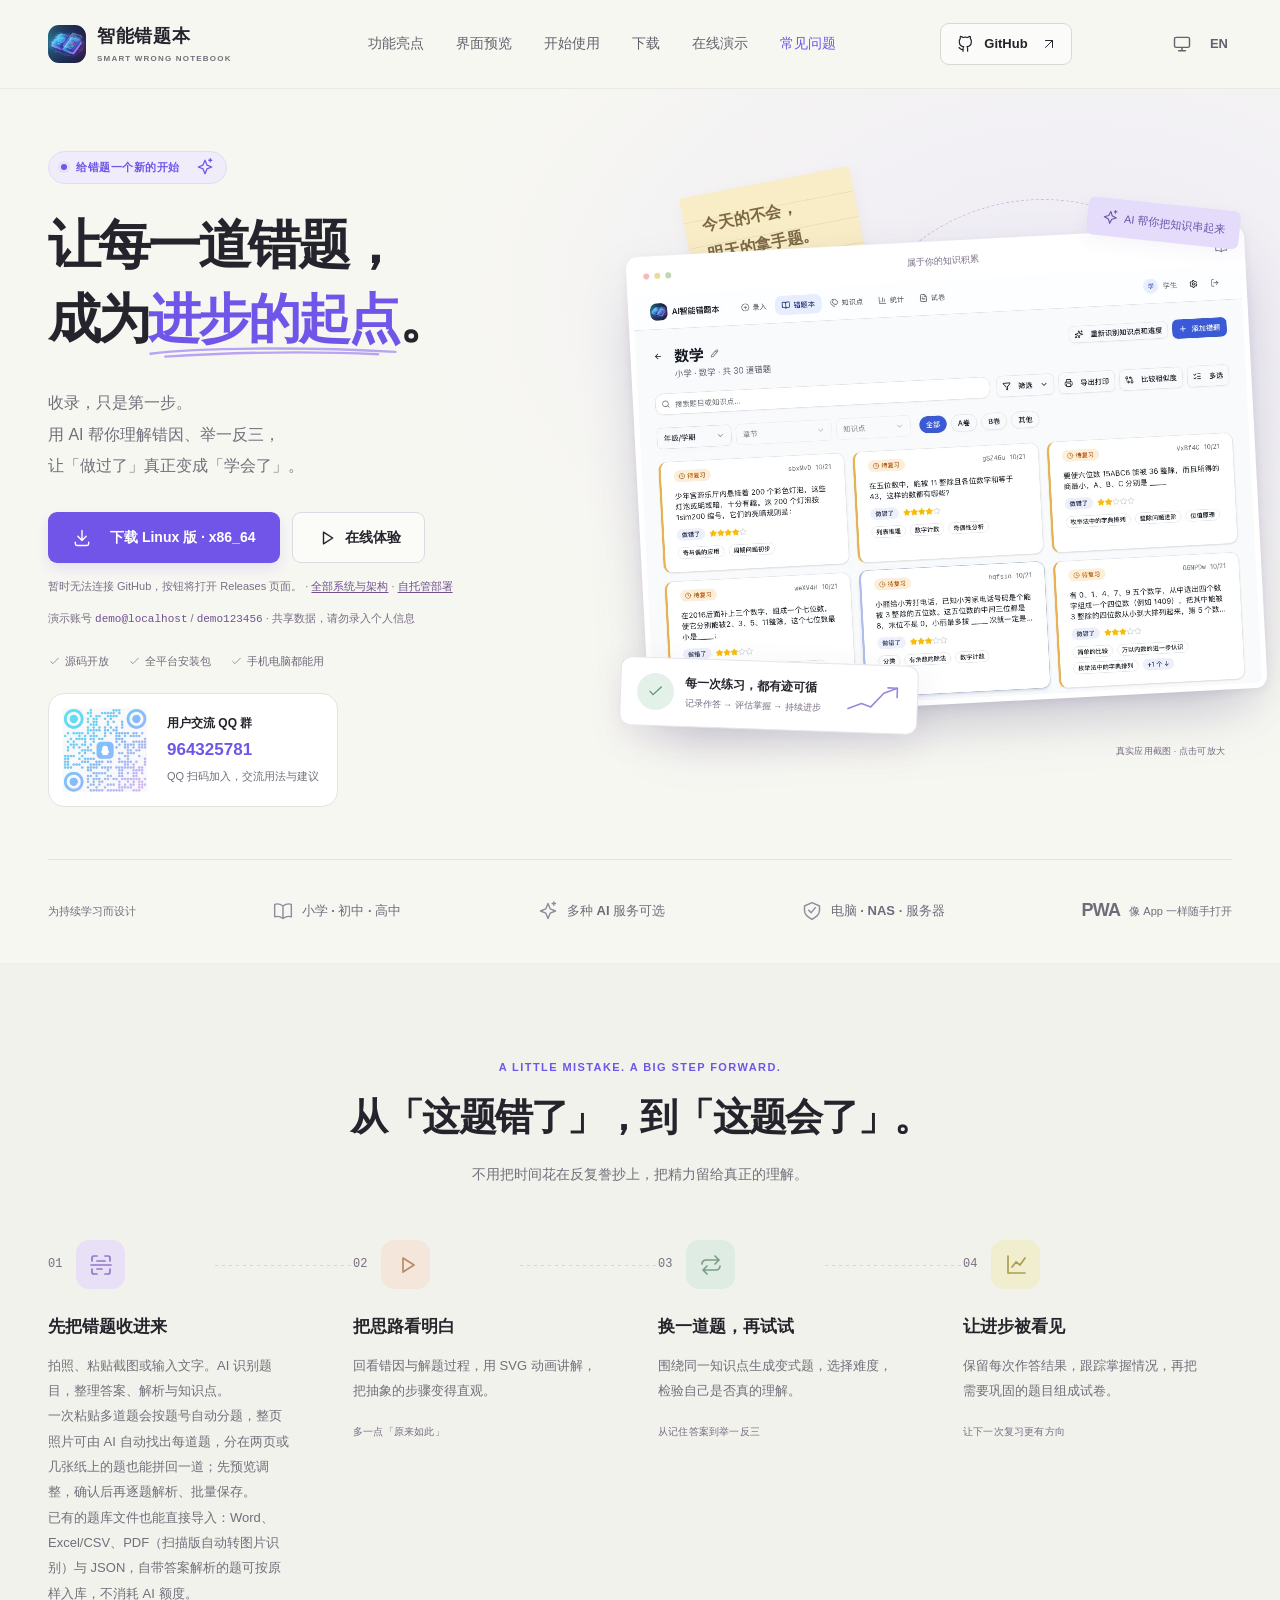
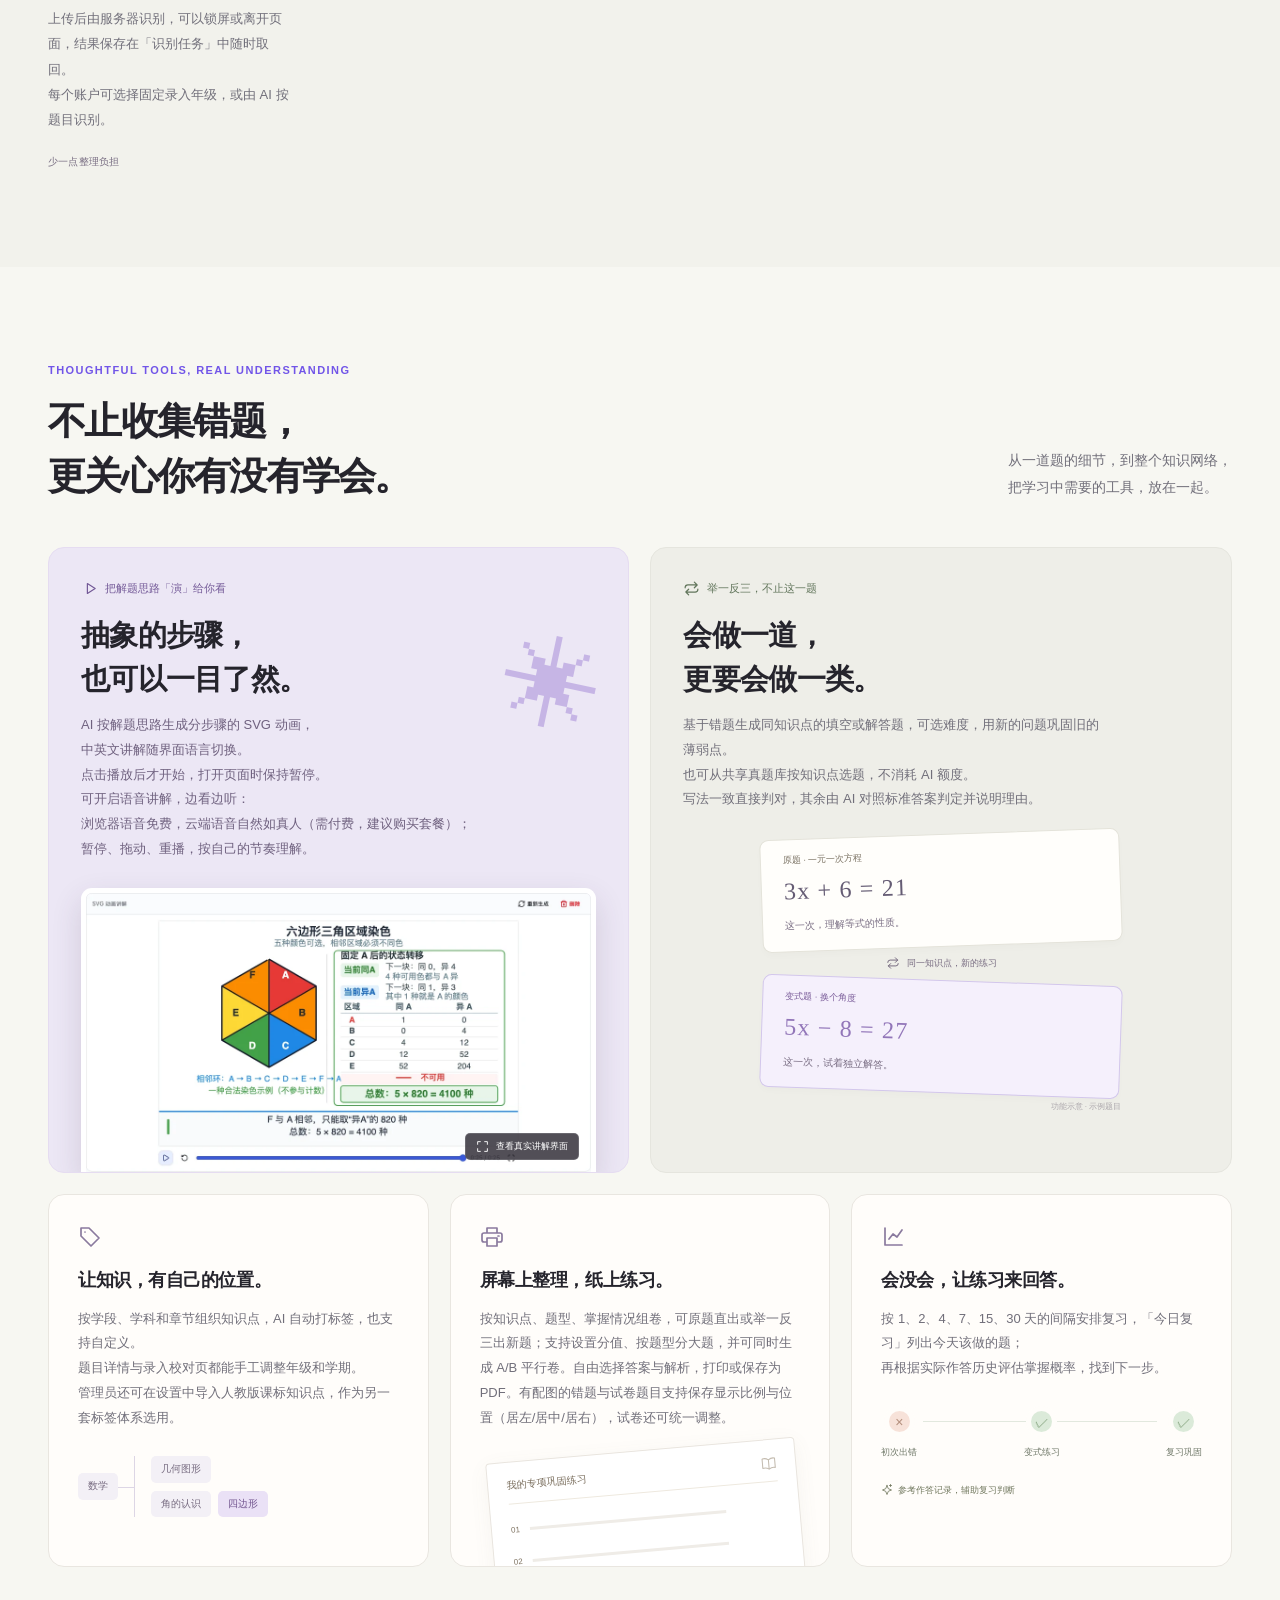
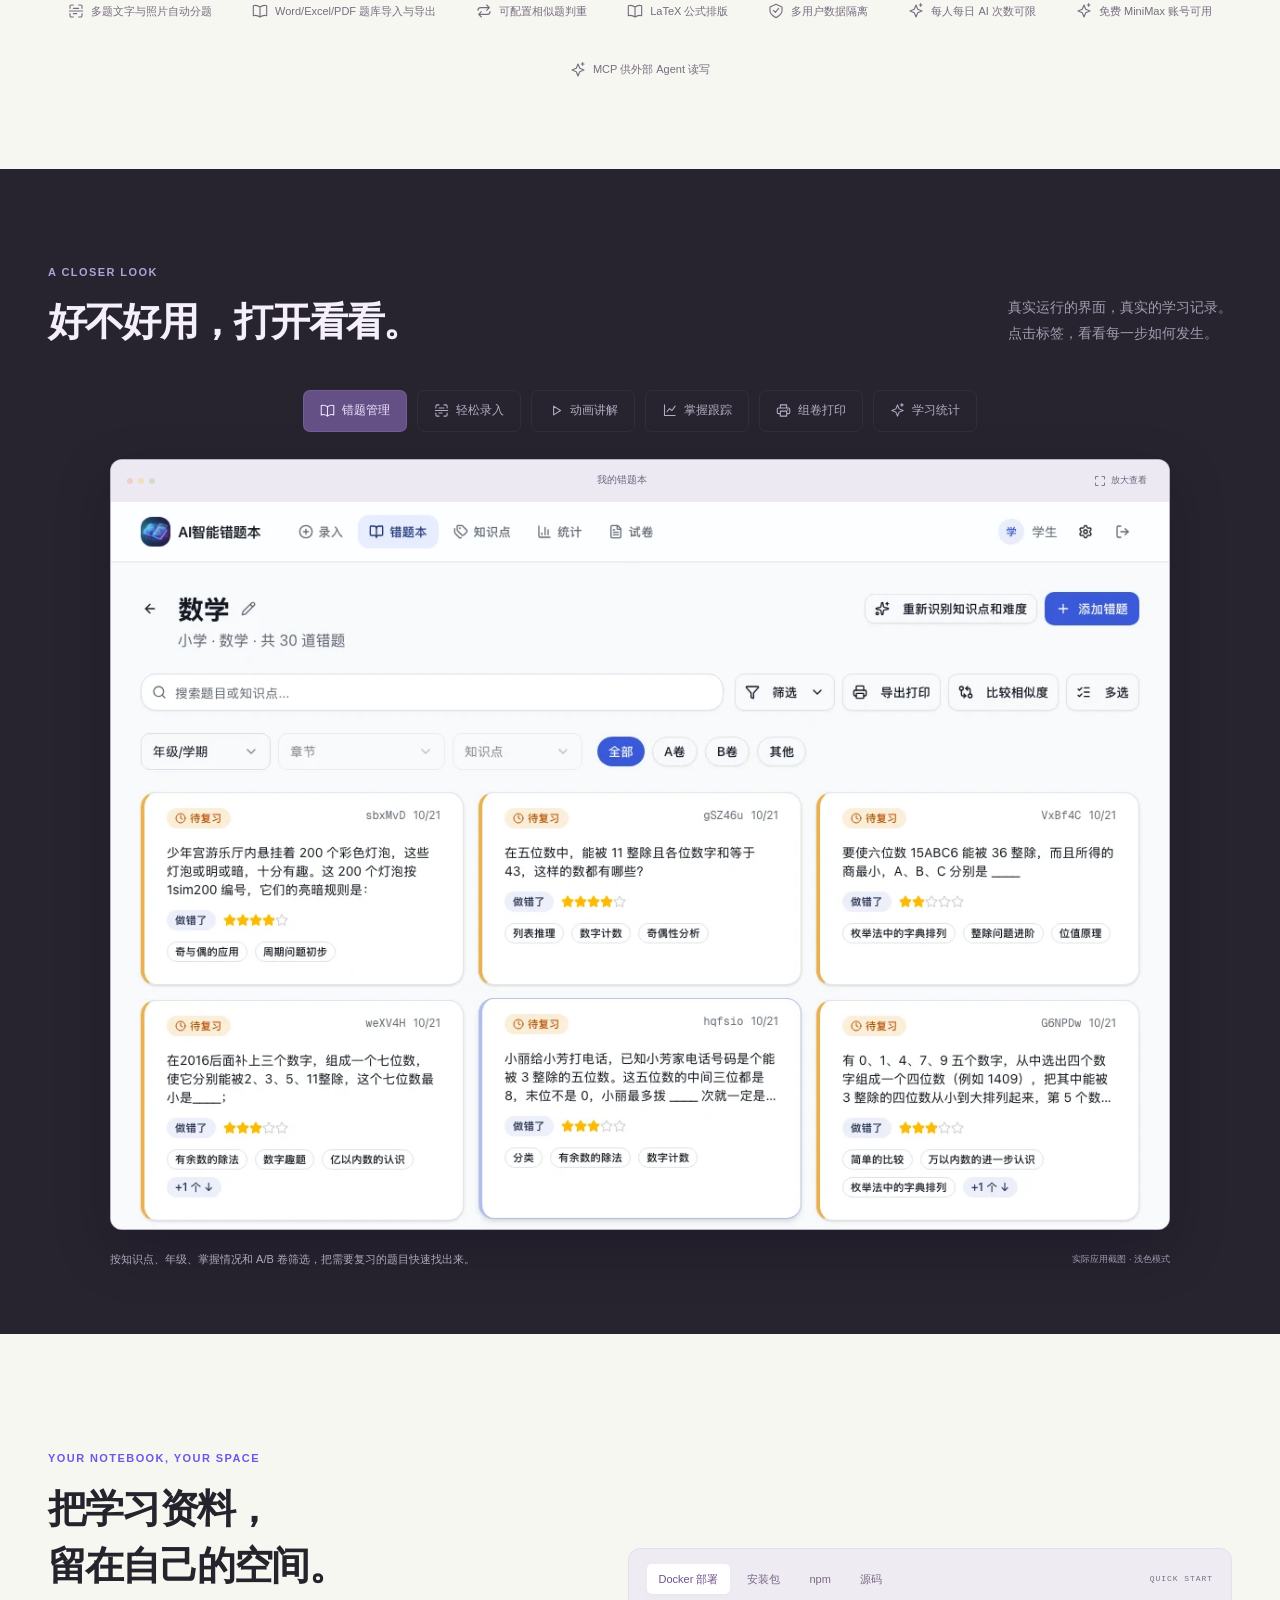
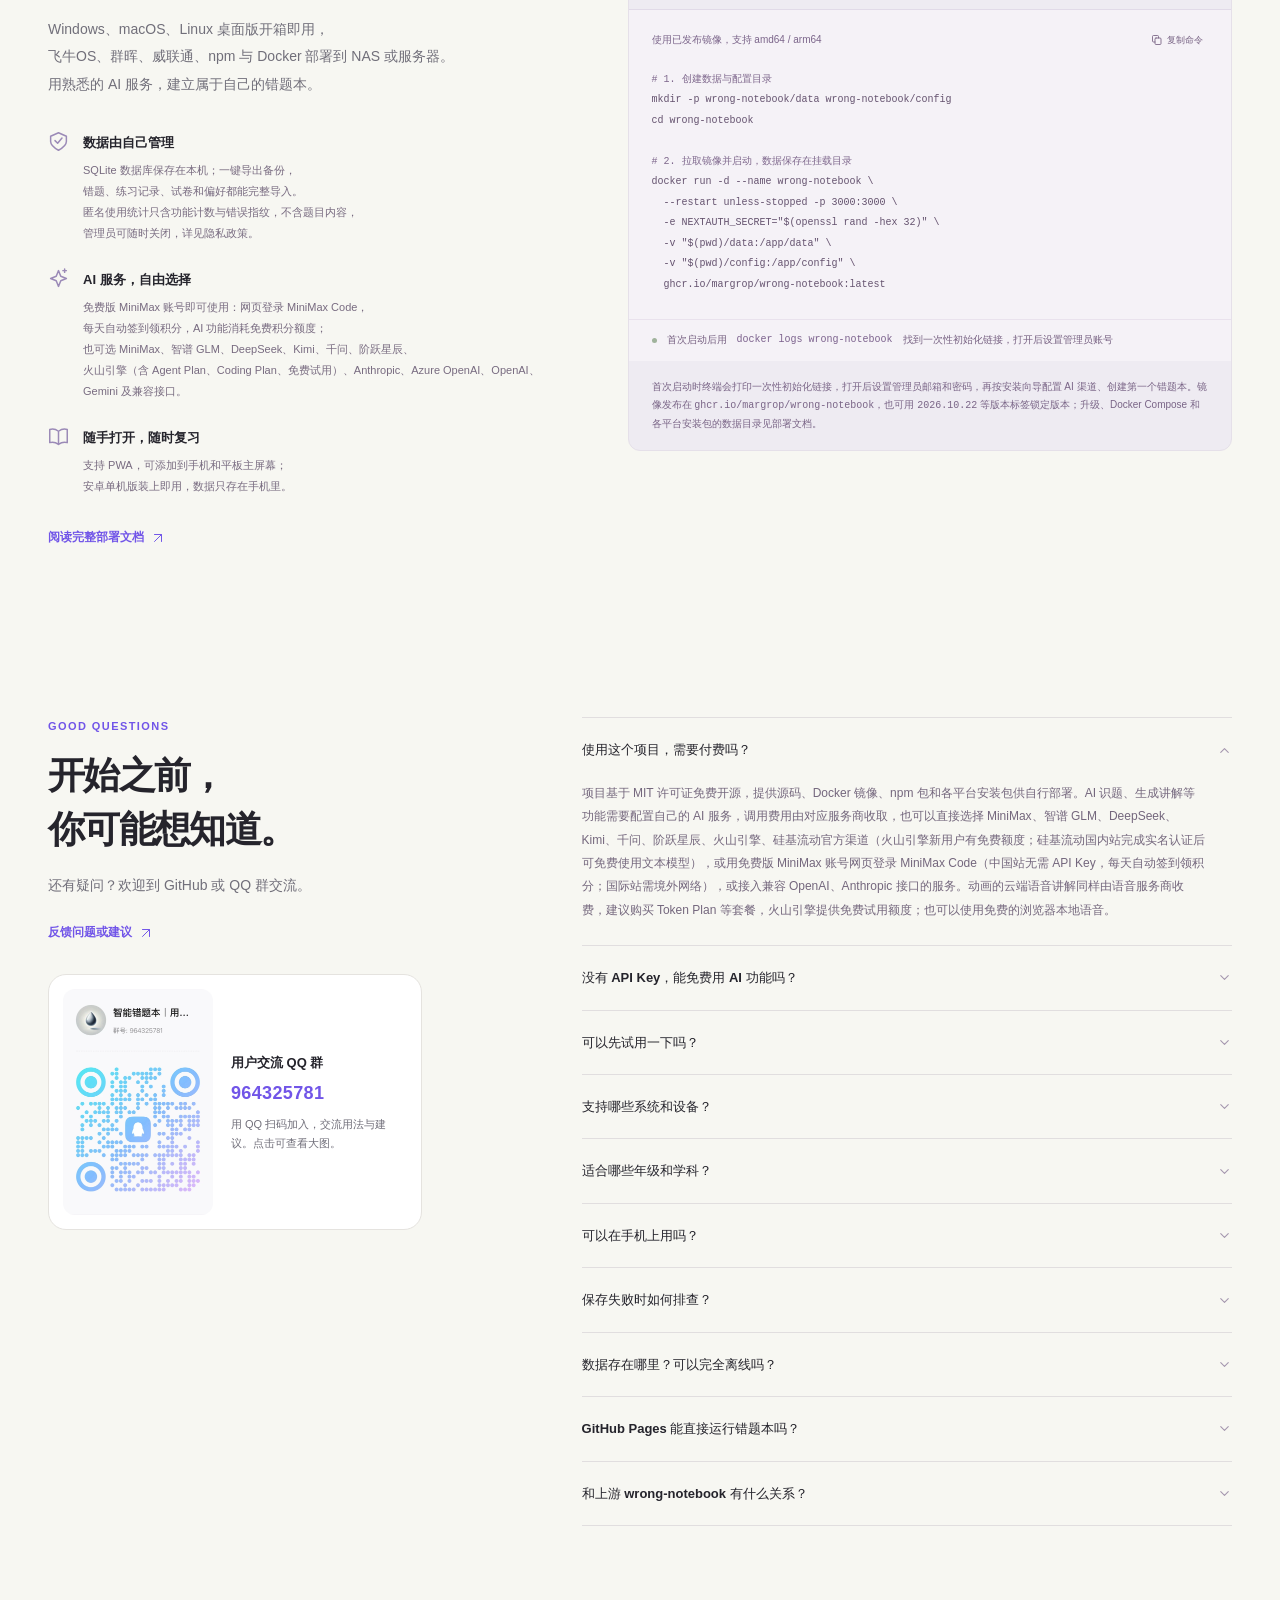
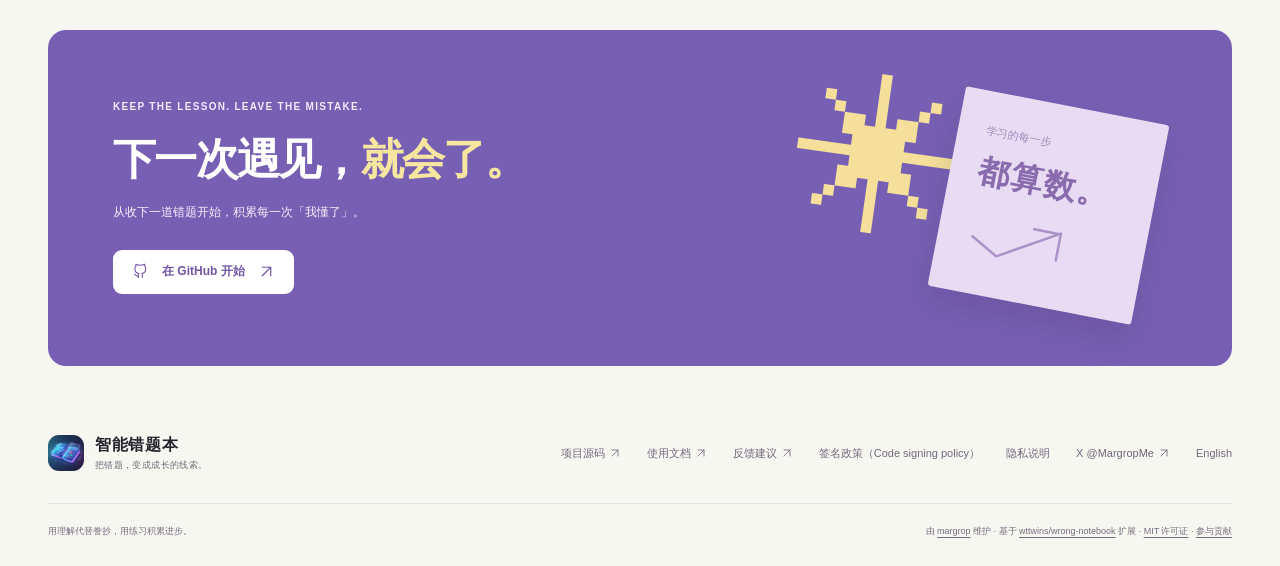
==== commit 9b4d05e4: "feat: 官网补充硅基流动与 MiniMax Code 国际站 - 中文与英文首页的付费说明和免 API Key 说明加入硅基流动国内站免费文本模型、MiniMax Code 国际站网络与额度要求" ====
--- a/index.html
+++ b/index.html
@@ -177,8 +177,8 @@
 <li><strong>macOS</strong><span>Apple 芯片 <code>-arm64.dmg</code>，Intel <code>-x64.dmg</code>；应用未经 Apple 签名，提示「已损坏」或无法打开时，拖入「应用程序」后在终端执行下方命令，再打开即可</span></li>
 <li><strong>Linux</strong><span>x86_64 / arm64 的 <code>.AppImage</code> 与 <code>.deb</code></span></li>
 <li><strong>飞牛OS</strong><span>先在应用中心安装 Node.js v24，再手动安装 x86 / arm 的 <code>.fpk</code>，在安装向导中设置管理员账号，局域网访问 39300 端口</span></li>
-<li><strong>群晖</strong><span>先在套件中心安装 Container Manager，再手动安装 <code>WrongNotebook-Synology-版本.spk</code>；需 DSM 7.2.1 及以上；局域网访问 39300 端口，数据在套件数据目录 <code>@appdata/wrongnotebook</code></span></li>
-<li><strong>威联通</strong><span>先在 App Center 安装 Container Station，再手动安装 <code>WrongNotebook-QNAP-版本.qpkg</code>；局域网访问 39300 端口，数据在 <code>/share/Container/wrong-notebook</code></span></li>
+<li><strong>群晖</strong><span>先在套件中心安装 Container Manager，再手动安装对应处理器的 <code>WrongNotebook-Synology-版本-x86_64.spk</code> 或 <code>-arm64.spk</code>；需 DSM 7.2.1 及以上；局域网访问 39300 端口，数据在套件数据目录 <code>@appdata/wrongnotebook</code></span></li>
+<li><strong>威联通</strong><span>先在 App Center 安装 Container Station，再手动安装对应处理器的 <code>WrongNotebook-QNAP-版本-x86_64.qpkg</code> 或 <code>-arm64.qpkg</code>；局域网访问 39300 端口，数据在 <code>/share/Container/wrong-notebook</code></span></li>
 <li><strong>安卓</strong><span>单机版：手机 <code>-Android-Phone-版本.apk</code>，平板 <code>-Android-Tablet-版本.apk</code>，内置服务端，无需部署；客户端版 <code>-Android-Client-Phone/Tablet-版本.apk</code> 连接自己的服务器</span></li>
 </ul><div class="code-heading"><span>macOS：移除隔离属性并在本机重新自签名</span><button class="copy-button" type="button" data-copy="macos-code"><svg class="icon small"><use href="#i-copy"/></svg><span>复制命令</span></button></div><pre><code id="macos-code">xattr -cr /Applications/WrongNotebook.app
 codesign --force --deep --sign - /Applications/WrongNotebook.app</code></pre><div class="terminal-note"><span class="status-dot"></span> 在<a href="./download/">下载页</a>自动匹配你的系统与架构，或前往 <a href="https://github.com/margrop/wrong-notebook/releases" target="_blank" rel="noopener noreferrer">GitHub Releases</a></div></div><div class="code-panel" id="install-panel-npm" role="tabpanel" aria-labelledby="install-npm" tabindex="0" hidden><div class="code-heading"><span>需要 Node.js 22.15+，适合服务器或已有 Node 环境</span><button class="copy-button" type="button" data-copy="npm-code"><svg class="icon small"><use href="#i-copy"/></svg><span>复制命令</span></button></div><pre><code id="npm-code">npm install -g wrong-notebook
@@ -202,8 +202,8 @@
 
       <section class="section faq-section" id="faq" aria-labelledby="faq-title">
         <div class="container faq-grid"><div class="section-heading"><p class="eyebrow">GOOD QUESTIONS</p><h2 id="faq-title">开始之前，<br>你可能想知道。</h2><p>还有疑问？欢迎到 GitHub 或 QQ 群交流。</p><a class="text-link" href="https://github.com/margrop/wrong-notebook/issues" target="_blank" rel="noopener noreferrer">反馈问题或建议 <svg class="icon small"><use href="#i-arrow-up"/></svg></a><a class="community-card" id="community" href="./assets/images/qq-group.webp" target="_blank" rel="noopener"><img src="./assets/images/qq-group.webp" width="600" height="902" loading="lazy" alt="智能错题本用户交流 QQ 群二维码，群号 964325781"><span><strong>用户交流 QQ 群</strong><span class="qq-number">964325781</span><small>用 QQ 扫码加入，交流用法与建议。点击可查看大图。</small></span></a></div><div class="faq-list">
-          <details open><summary>使用这个项目，需要付费吗？<svg class="icon small"><use href="#i-chevron"/></svg></summary><p>项目基于 MIT 许可证免费开源，提供源码、Docker 镜像、npm 包和各平台安装包供自行部署。AI 识题、生成讲解等功能需要配置自己的 AI 服务，调用费用由对应服务商收取，也可以直接选择 MiniMax、智谱 GLM、DeepSeek、Kimi、千问、阶跃星辰、火山引擎官方渠道（火山引擎新用户有免费额度），或用免费版 MiniMax 账号网页登录 MiniMax Code（无需 API Key，每天自动签到领积分，AI 功能消耗免费积分额度），或接入兼容 OpenAI、Anthropic 接口的服务。动画的云端语音讲解同样由语音服务商收费，建议购买 Token Plan 等套餐，火山引擎提供免费试用额度；也可以使用免费的浏览器本地语音。</p></details>
-          <details><summary>没有 API Key，能免费用 AI 功能吗？<svg class="icon small"><use href="#i-chevron"/></svg></summary><p>可以。在设置中选择「MiniMax Code OAuth」，用免费版 MiniMax 账号网页登录即可调用 MiniMax-M3.1-Flash。应用每天自动签到领取积分，识题、讲解、举一反三等 AI 功能消耗的是账号的免费积分额度，剩余积分在设置页随时可查。</p></details><details><summary>可以先试用一下吗？<svg class="icon small"><use href="#i-chevron"/></svg></summary><p>可以。打开 <a href="https://wrong-notebook-demo.margrop.net" target="_blank" rel="noopener noreferrer">在线演示站</a>，使用账号 <code>demo@localhost</code>、密码 <code>demo123456</code> 登录。演示站为共享账号，数据对所有访客可见，请勿录入个人信息；正式使用建议部署自己的实例。</p></details>
+          <details open><summary>使用这个项目，需要付费吗？<svg class="icon small"><use href="#i-chevron"/></svg></summary><p>项目基于 MIT 许可证免费开源，提供源码、Docker 镜像、npm 包和各平台安装包供自行部署。AI 识题、生成讲解等功能需要配置自己的 AI 服务，调用费用由对应服务商收取，也可以直接选择 MiniMax、智谱 GLM、DeepSeek、Kimi、千问、阶跃星辰、火山引擎、硅基流动官方渠道（火山引擎新用户有免费额度；硅基流动国内站完成实名认证后可免费使用文本模型），或用免费版 MiniMax 账号网页登录 MiniMax Code（中国站无需 API Key，每天自动签到领积分；国际站需境外网络），或接入兼容 OpenAI、Anthropic 接口的服务。动画的云端语音讲解同样由语音服务商收费，建议购买 Token Plan 等套餐，火山引擎提供免费试用额度；也可以使用免费的浏览器本地语音。</p></details>
+          <details><summary>没有 API Key，能免费用 AI 功能吗？<svg class="icon small"><use href="#i-chevron"/></svg></summary><p>可以。在设置中选择「MiniMax Code OAuth」，用免费版 MiniMax 账号网页登录即可调用 MiniMax-M3.1-Flash。应用每天自动签到领取积分，识题、讲解、举一反三等 AI 功能消耗的是账号的免费积分额度，剩余积分在设置页随时可查。也可选择「硅基流动」渠道，完成实名认证后免费调用文本模型（默认 GLM-Z1-9B-0414）；MiniMax Code 国际站需境外网络，额度按国际站账号积分计算。</p></details><details><summary>可以先试用一下吗？<svg class="icon small"><use href="#i-chevron"/></svg></summary><p>可以。打开 <a href="https://wrong-notebook-demo.margrop.net" target="_blank" rel="noopener noreferrer">在线演示站</a>，使用账号 <code>demo@localhost</code>、密码 <code>demo123456</code> 登录。演示站为共享账号，数据对所有访客可见，请勿录入个人信息；正式使用建议部署自己的实例。</p></details>
           <details><summary>支持哪些系统和设备？<svg class="icon small"><use href="#i-chevron"/></svg></summary><p>服务端可以运行在 Windows、macOS、Linux 桌面版，飞牛OS、群晖与威联通 NAS，以及任何支持 Docker 或 Node.js 的服务器上。部署后，手机、平板和电脑都能通过浏览器使用。桌面版默认只允许本机访问，NAS 套件、npm 和 Docker 部署可在局域网内访问。</p></details>
           <details><summary>适合哪些年级和学科？<svg class="icon small"><use href="#i-chevron"/></svg></summary><p>创建错题本时可以选择小学、初中或高中学段，以及对应学科。小学支持数学、英语和语文，内置语文章节与知识点覆盖小学一年级至六年级及初高中。系统按学段、学科组织知识点，支持自定义标签；AI 可辅助识别知识点和难度。</p></details>
           <details><summary>可以在手机上用吗？<svg class="icon small"><use href="#i-chevron"/></svg></summary><p>可以。应用支持手机、平板和电脑浏览器，并提供 PWA 支持。在 iPhone / iPad 的 Safari 分享菜单，或 Android Chrome 菜单中选择「添加到主屏幕」，即可像 App 一样打开。安卓设备还可以安装 Releases 中的 APK：单机版内置服务端，装上即用，数据保存在手机上；客户端版连接自己部署的服务器。两者都支持拍照上传、文件导出和系统打印。手机上提供「拍照」「相册」「从文件选择」三个入口，iPhone 等设备的 HEIC/HEIF 照片会在裁剪前自动转换并摆正方向。</p></details>
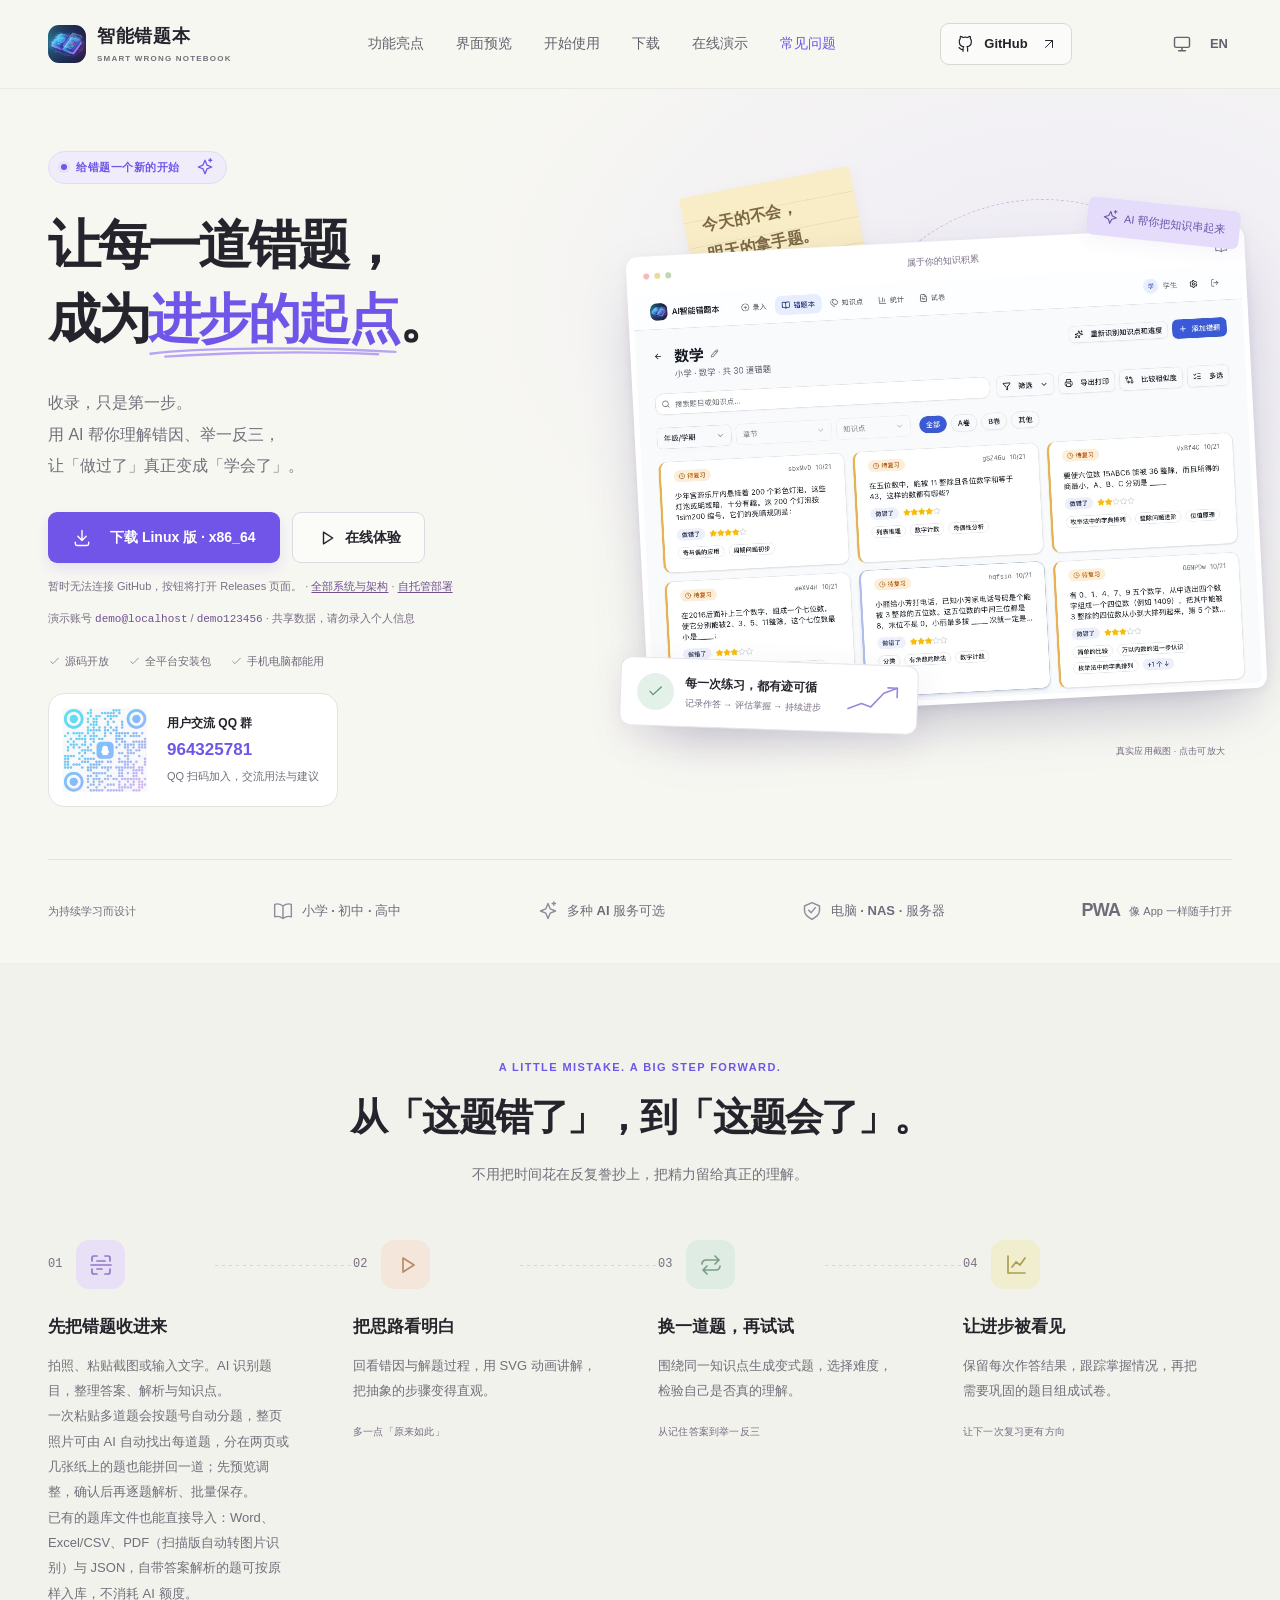
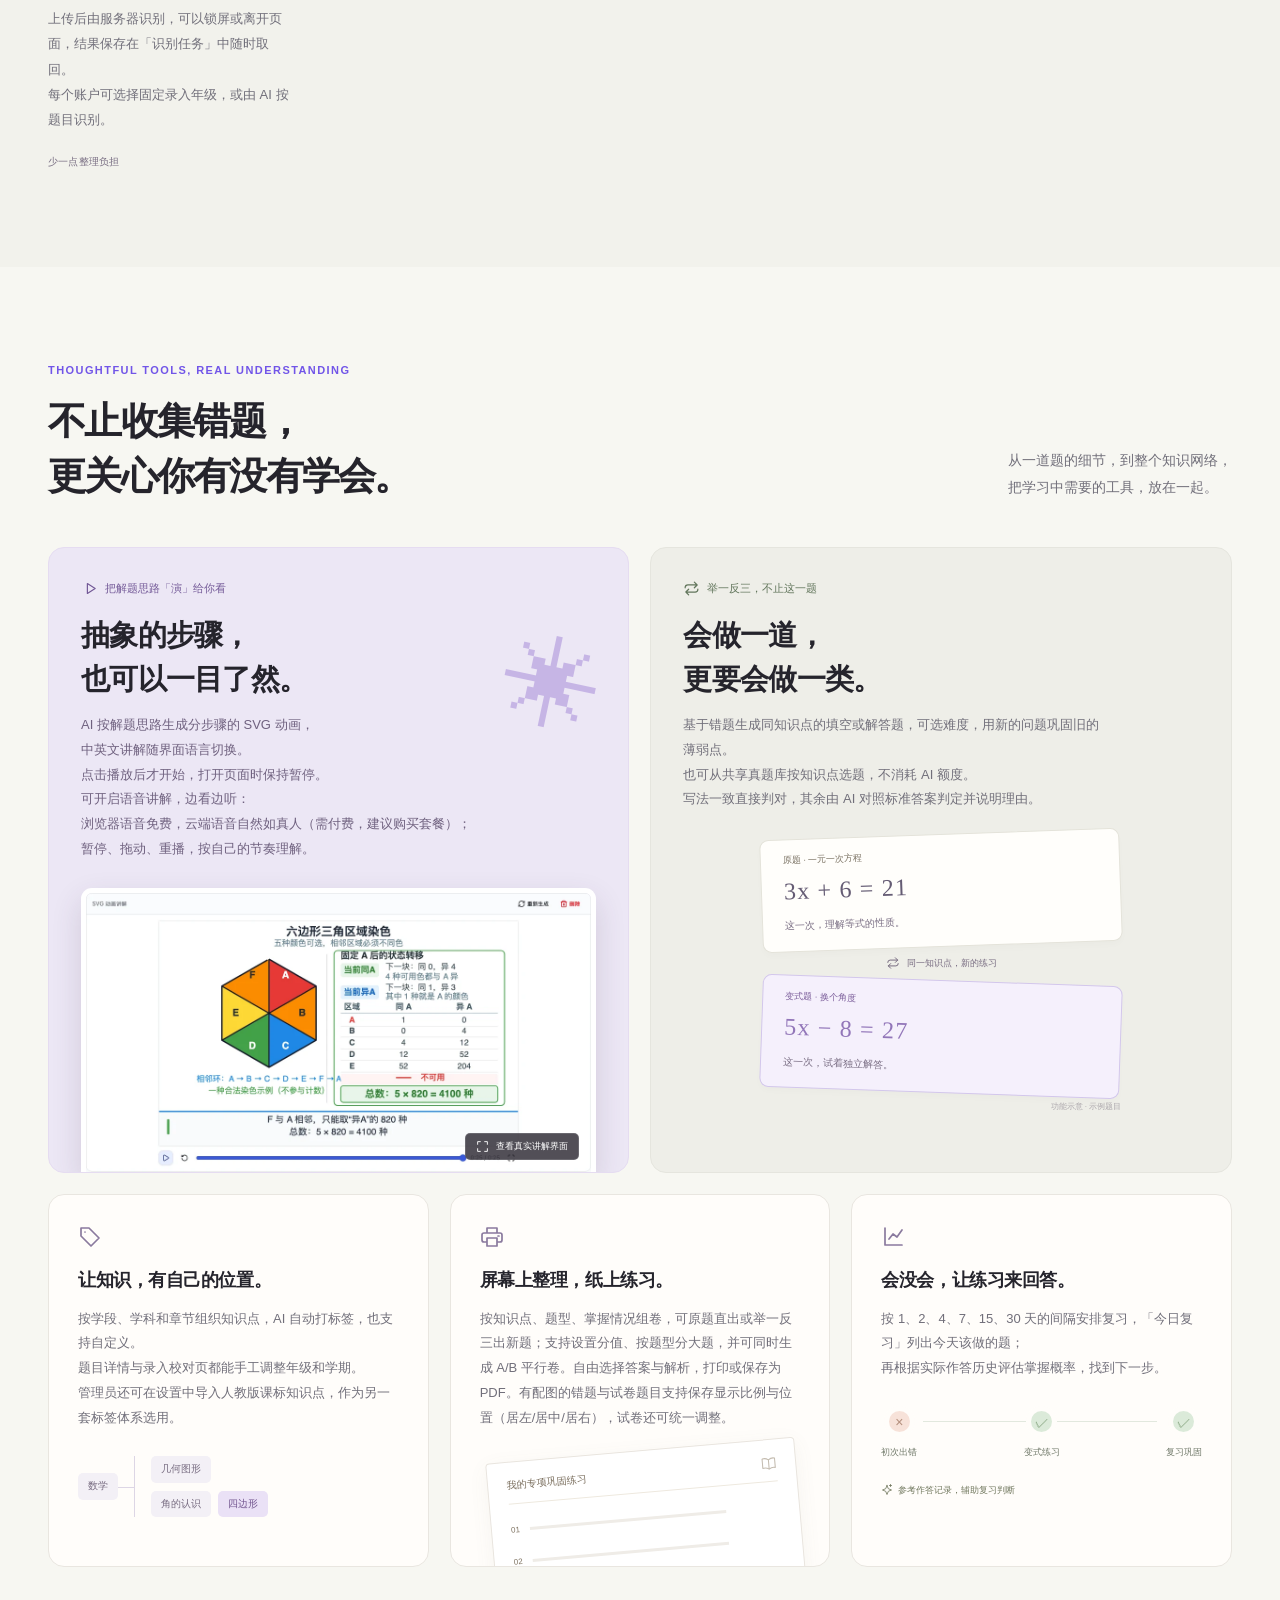
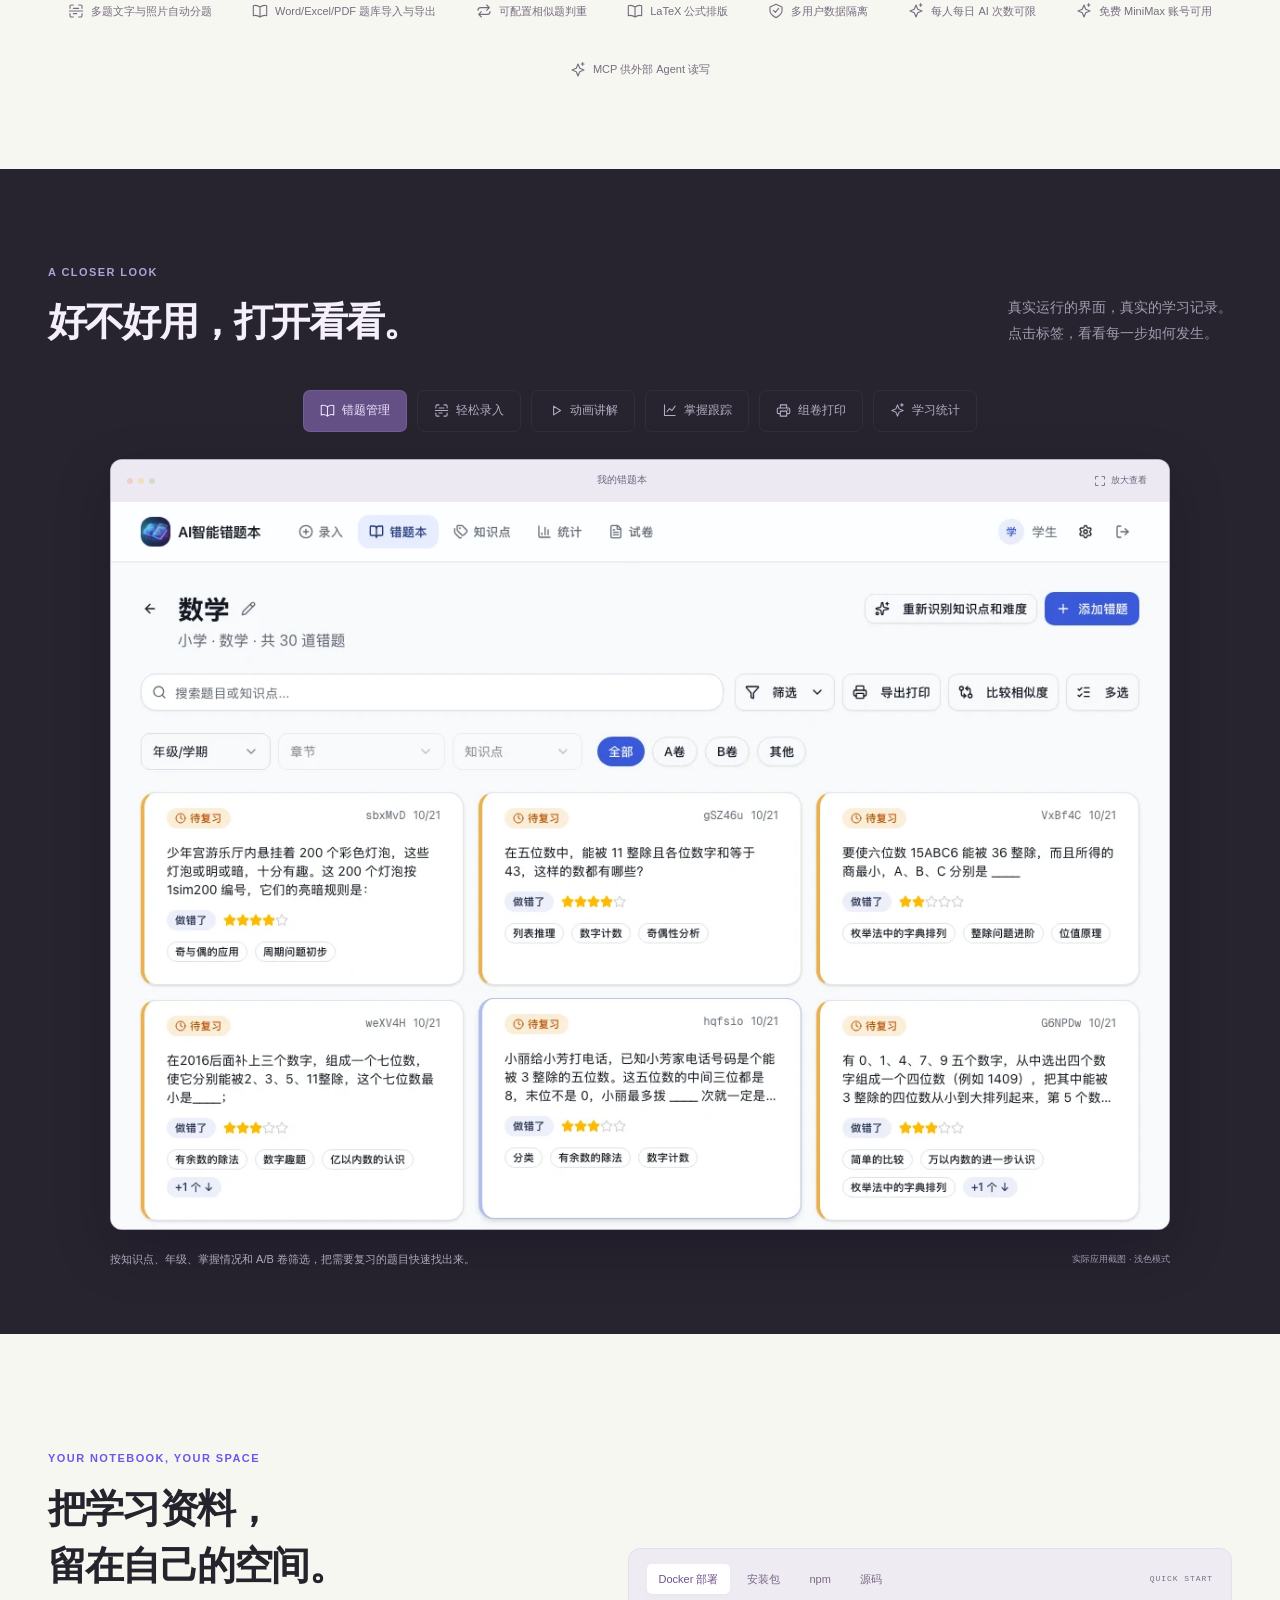
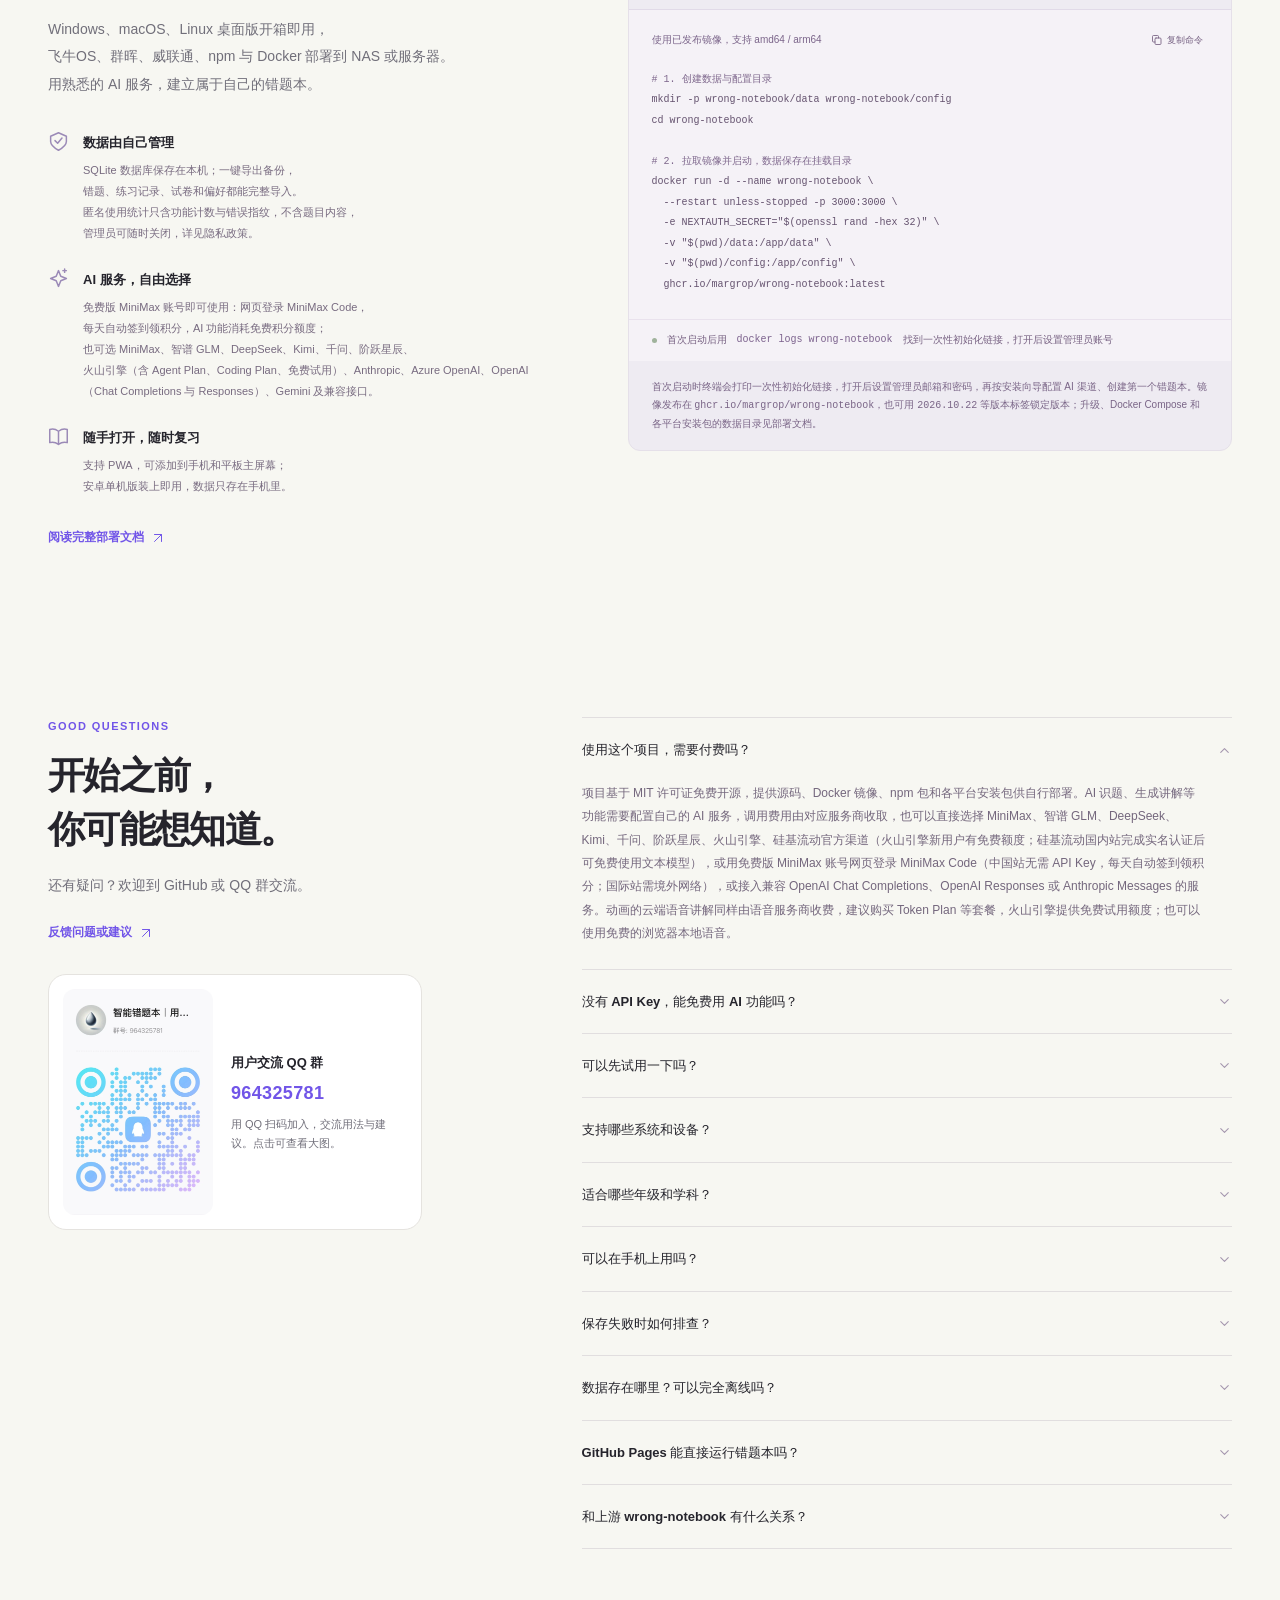
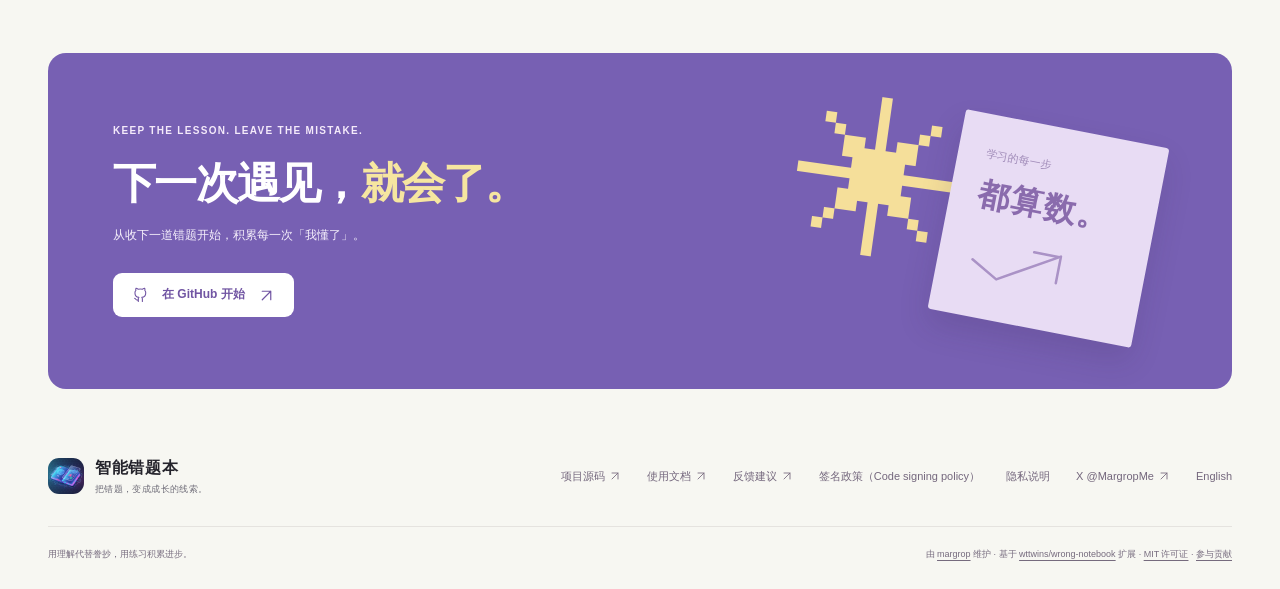
==== commit 1a31f411: "docs: 官网补充 OpenAI Responses API 接入说明" ====
--- a/index.html
+++ b/index.html
@@ -161,7 +161,7 @@
 
       <section class="section deploy-section" id="deploy" aria-labelledby="deploy-title">
         <div class="container deploy-grid">
-          <div class="deploy-copy"><p class="eyebrow">YOUR NOTEBOOK, YOUR SPACE</p><h2 id="deploy-title">把学习资料，<br>留在自己的空间。</h2><p class="section-description">Windows、macOS、Linux 桌面版开箱即用，<br>飞牛OS、群晖、威联通、npm 与 Docker 部署到 NAS 或服务器。<br>用熟悉的 AI 服务，建立属于自己的错题本。</p><ul class="deploy-benefits"><li><svg class="icon"><use href="#i-shield"/></svg><div><strong>数据由自己管理</strong><p>SQLite 数据库保存在本机；一键导出备份，<br>错题、练习记录、试卷和偏好都能完整导入。<br>匿名使用统计只含功能计数与错误指纹，不含题目内容，<br>管理员可随时关闭，详见<a href="./privacy/">隐私政策</a>。</p></div></li><li><svg class="icon"><use href="#i-sparkle"/></svg><div><strong>AI 服务，自由选择</strong><p>免费版 MiniMax 账号即可使用：网页登录 MiniMax Code，<br>每天自动签到领积分，AI 功能消耗免费积分额度；<br>也可选 MiniMax、智谱 GLM、DeepSeek、Kimi、千问、阶跃星辰、<br>火山引擎（含 Agent Plan、Coding Plan、免费试用）、Anthropic、Azure OpenAI、OpenAI、Gemini 及兼容接口。</p></div></li><li><svg class="icon"><use href="#i-book"/></svg><div><strong>随手打开，随时复习</strong><p>支持 PWA，可添加到手机和平板主屏幕；<br>安卓单机版装上即用，数据只存在手机里。</p></div></li></ul><a class="text-link" href="https://github.com/margrop/wrong-notebook#-快速开始" target="_blank" rel="noopener noreferrer">阅读完整部署文档 <svg class="icon small"><use href="#i-arrow-up"/></svg></a></div>
+          <div class="deploy-copy"><p class="eyebrow">YOUR NOTEBOOK, YOUR SPACE</p><h2 id="deploy-title">把学习资料，<br>留在自己的空间。</h2><p class="section-description">Windows、macOS、Linux 桌面版开箱即用，<br>飞牛OS、群晖、威联通、npm 与 Docker 部署到 NAS 或服务器。<br>用熟悉的 AI 服务，建立属于自己的错题本。</p><ul class="deploy-benefits"><li><svg class="icon"><use href="#i-shield"/></svg><div><strong>数据由自己管理</strong><p>SQLite 数据库保存在本机；一键导出备份，<br>错题、练习记录、试卷和偏好都能完整导入。<br>匿名使用统计只含功能计数与错误指纹，不含题目内容，<br>管理员可随时关闭，详见<a href="./privacy/">隐私政策</a>。</p></div></li><li><svg class="icon"><use href="#i-sparkle"/></svg><div><strong>AI 服务，自由选择</strong><p>免费版 MiniMax 账号即可使用：网页登录 MiniMax Code，<br>每天自动签到领积分，AI 功能消耗免费积分额度；<br>也可选 MiniMax、智谱 GLM、DeepSeek、Kimi、千问、阶跃星辰、<br>火山引擎（含 Agent Plan、Coding Plan、免费试用）、Anthropic、Azure OpenAI、OpenAI（Chat Completions 与 Responses）、Gemini 及兼容接口。</p></div></li><li><svg class="icon"><use href="#i-book"/></svg><div><strong>随手打开，随时复习</strong><p>支持 PWA，可添加到手机和平板主屏幕；<br>安卓单机版装上即用，数据只存在手机里。</p></div></li></ul><a class="text-link" href="https://github.com/margrop/wrong-notebook#-快速开始" target="_blank" rel="noopener noreferrer">阅读完整部署文档 <svg class="icon small"><use href="#i-arrow-up"/></svg></a></div>
           <div class="deploy-terminal"><div class="terminal-top"><div role="tablist" aria-label="部署方式"><button type="button" role="tab" id="install-docker" aria-controls="install-panel-docker" aria-selected="true" data-install="docker">Docker 部署</button><button type="button" role="tab" id="install-packages" aria-controls="install-panel-packages" aria-selected="false" data-install="packages" tabindex="-1">安装包</button><button type="button" role="tab" id="install-npm" aria-controls="install-panel-npm" aria-selected="false" data-install="npm" tabindex="-1">npm</button><button type="button" role="tab" id="install-source" aria-controls="install-panel-source" aria-selected="false" data-install="source" tabindex="-1">源码</button></div><span class="terminal-label">QUICK START</span></div><div class="code-panel" id="install-panel-docker" role="tabpanel" aria-labelledby="install-docker" tabindex="0"><div class="code-heading"><span>使用已发布镜像，支持 amd64 / arm64</span><button class="copy-button" type="button" data-copy="docker-code"><svg class="icon small"><use href="#i-copy"/></svg><span>复制命令</span></button></div><pre><code id="docker-code"><span class="code-comment"># 1. 创建数据与配置目录</span>
 mkdir -p wrong-notebook/data wrong-notebook/config
 cd wrong-notebook
@@ -202,7 +202,7 @@
 
       <section class="section faq-section" id="faq" aria-labelledby="faq-title">
         <div class="container faq-grid"><div class="section-heading"><p class="eyebrow">GOOD QUESTIONS</p><h2 id="faq-title">开始之前，<br>你可能想知道。</h2><p>还有疑问？欢迎到 GitHub 或 QQ 群交流。</p><a class="text-link" href="https://github.com/margrop/wrong-notebook/issues" target="_blank" rel="noopener noreferrer">反馈问题或建议 <svg class="icon small"><use href="#i-arrow-up"/></svg></a><a class="community-card" id="community" href="./assets/images/qq-group.webp" target="_blank" rel="noopener"><img src="./assets/images/qq-group.webp" width="600" height="902" loading="lazy" alt="智能错题本用户交流 QQ 群二维码，群号 964325781"><span><strong>用户交流 QQ 群</strong><span class="qq-number">964325781</span><small>用 QQ 扫码加入，交流用法与建议。点击可查看大图。</small></span></a></div><div class="faq-list">
-          <details open><summary>使用这个项目，需要付费吗？<svg class="icon small"><use href="#i-chevron"/></svg></summary><p>项目基于 MIT 许可证免费开源，提供源码、Docker 镜像、npm 包和各平台安装包供自行部署。AI 识题、生成讲解等功能需要配置自己的 AI 服务，调用费用由对应服务商收取，也可以直接选择 MiniMax、智谱 GLM、DeepSeek、Kimi、千问、阶跃星辰、火山引擎、硅基流动官方渠道（火山引擎新用户有免费额度；硅基流动国内站完成实名认证后可免费使用文本模型），或用免费版 MiniMax 账号网页登录 MiniMax Code（中国站无需 API Key，每天自动签到领积分；国际站需境外网络），或接入兼容 OpenAI、Anthropic 接口的服务。动画的云端语音讲解同样由语音服务商收费，建议购买 Token Plan 等套餐，火山引擎提供免费试用额度；也可以使用免费的浏览器本地语音。</p></details>
+          <details open><summary>使用这个项目，需要付费吗？<svg class="icon small"><use href="#i-chevron"/></svg></summary><p>项目基于 MIT 许可证免费开源，提供源码、Docker 镜像、npm 包和各平台安装包供自行部署。AI 识题、生成讲解等功能需要配置自己的 AI 服务，调用费用由对应服务商收取，也可以直接选择 MiniMax、智谱 GLM、DeepSeek、Kimi、千问、阶跃星辰、火山引擎、硅基流动官方渠道（火山引擎新用户有免费额度；硅基流动国内站完成实名认证后可免费使用文本模型），或用免费版 MiniMax 账号网页登录 MiniMax Code（中国站无需 API Key，每天自动签到领积分；国际站需境外网络），或接入兼容 OpenAI Chat Completions、OpenAI Responses 或 Anthropic Messages 的服务。动画的云端语音讲解同样由语音服务商收费，建议购买 Token Plan 等套餐，火山引擎提供免费试用额度；也可以使用免费的浏览器本地语音。</p></details>
           <details><summary>没有 API Key，能免费用 AI 功能吗？<svg class="icon small"><use href="#i-chevron"/></svg></summary><p>可以。在设置中选择「MiniMax Code OAuth」，用免费版 MiniMax 账号网页登录即可调用 MiniMax-M3.1-Flash。应用每天自动签到领取积分，识题、讲解、举一反三等 AI 功能消耗的是账号的免费积分额度，剩余积分在设置页随时可查。也可选择「硅基流动」渠道，完成实名认证后免费调用文本模型（默认 GLM-Z1-9B-0414）；MiniMax Code 国际站需境外网络，额度按国际站账号积分计算。</p></details><details><summary>可以先试用一下吗？<svg class="icon small"><use href="#i-chevron"/></svg></summary><p>可以。打开 <a href="https://wrong-notebook-demo.margrop.net" target="_blank" rel="noopener noreferrer">在线演示站</a>，使用账号 <code>demo@localhost</code>、密码 <code>demo123456</code> 登录。演示站为共享账号，数据对所有访客可见，请勿录入个人信息；正式使用建议部署自己的实例。</p></details>
           <details><summary>支持哪些系统和设备？<svg class="icon small"><use href="#i-chevron"/></svg></summary><p>服务端可以运行在 Windows、macOS、Linux 桌面版，飞牛OS、群晖与威联通 NAS，以及任何支持 Docker 或 Node.js 的服务器上。部署后，手机、平板和电脑都能通过浏览器使用。桌面版默认只允许本机访问，NAS 套件、npm 和 Docker 部署可在局域网内访问。</p></details>
           <details><summary>适合哪些年级和学科？<svg class="icon small"><use href="#i-chevron"/></svg></summary><p>创建错题本时可以选择小学、初中或高中学段，以及对应学科。小学支持数学、英语和语文，内置语文章节与知识点覆盖小学一年级至六年级及初高中。系统按学段、学科组织知识点，支持自定义标签；AI 可辅助识别知识点和难度。</p></details>
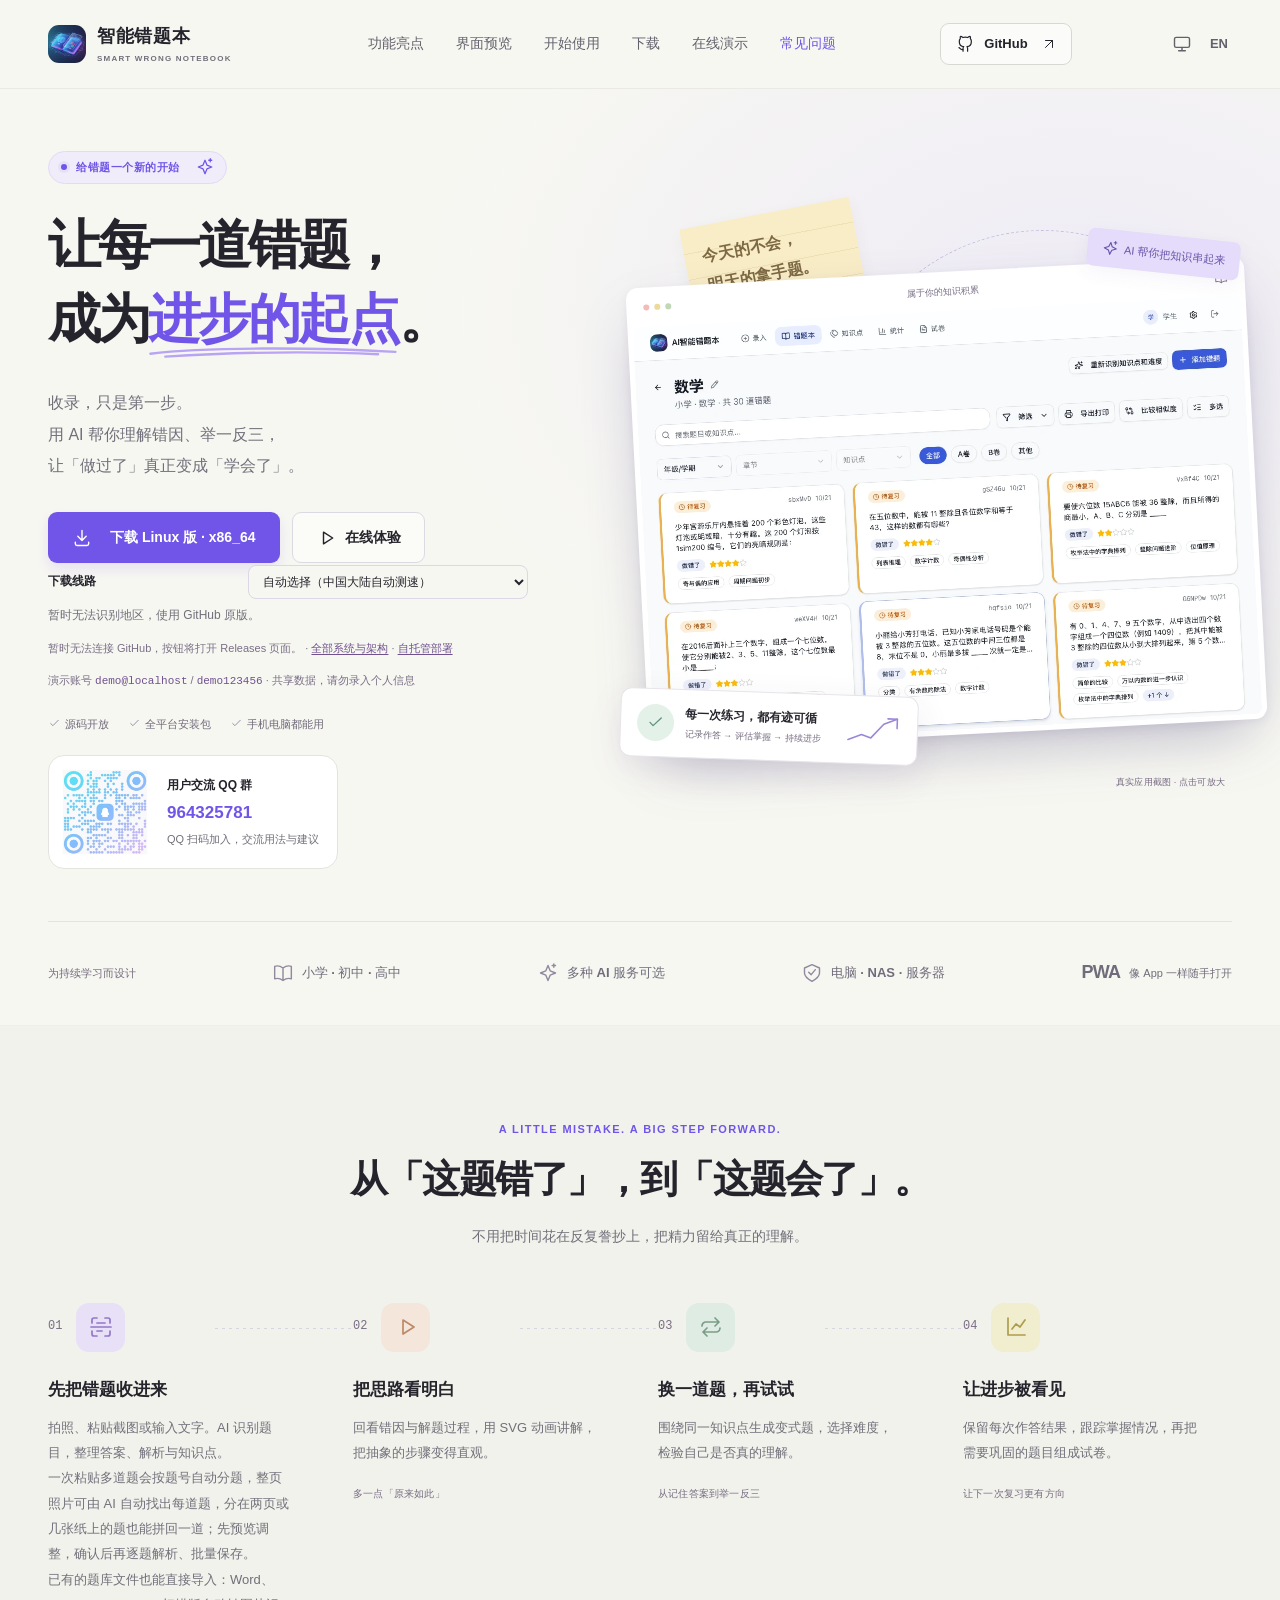
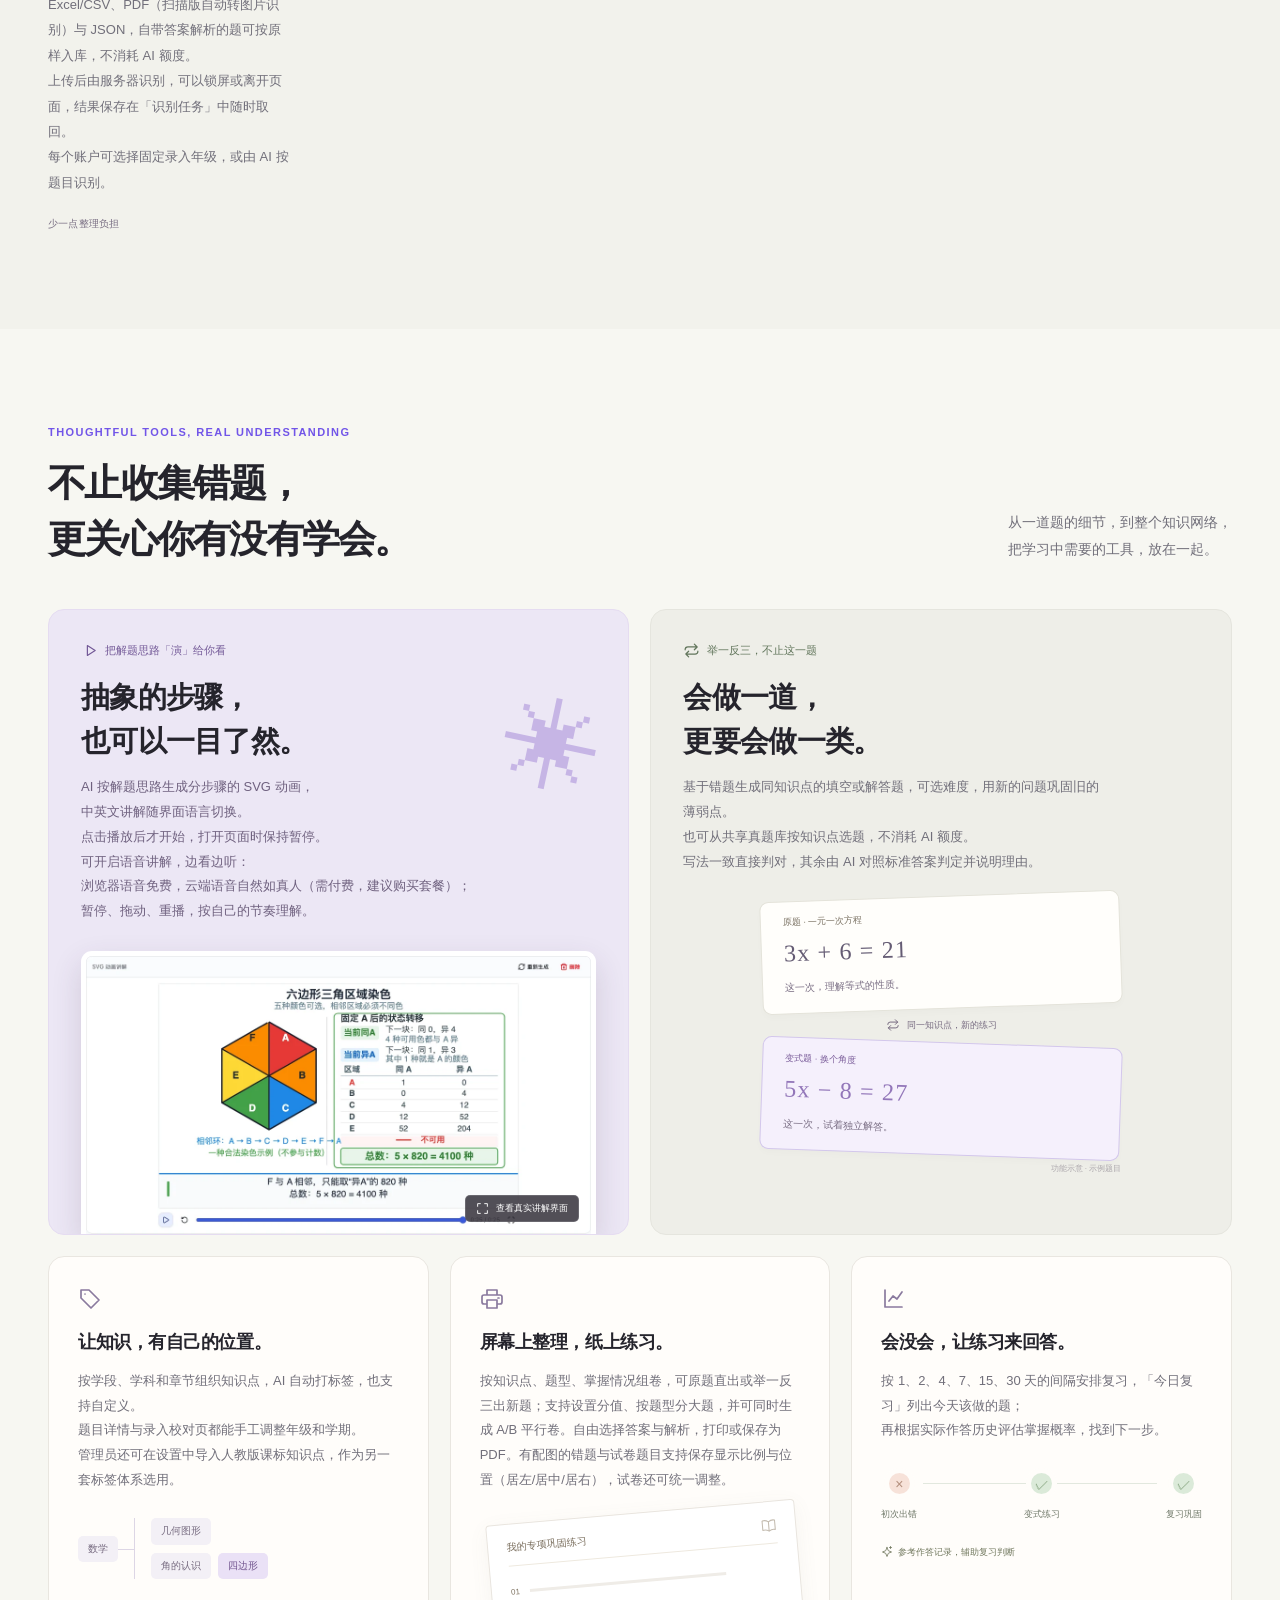
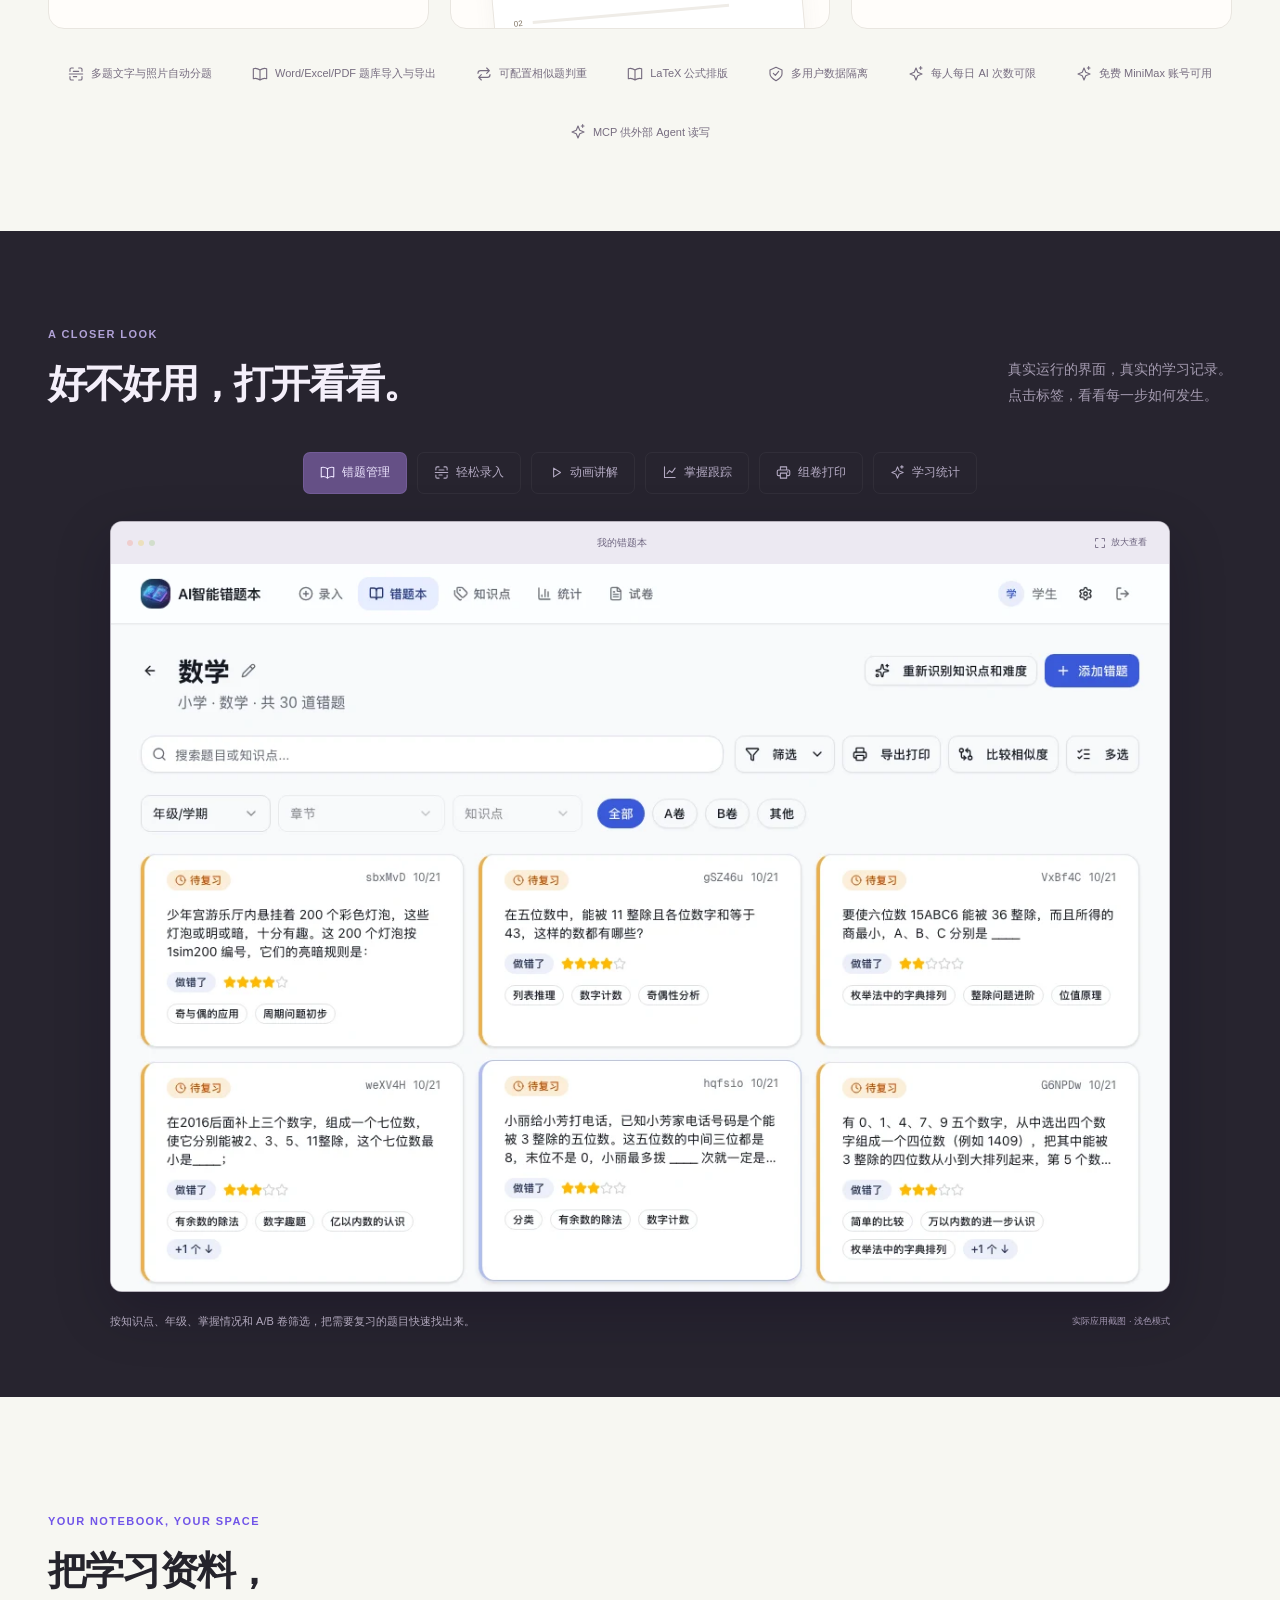
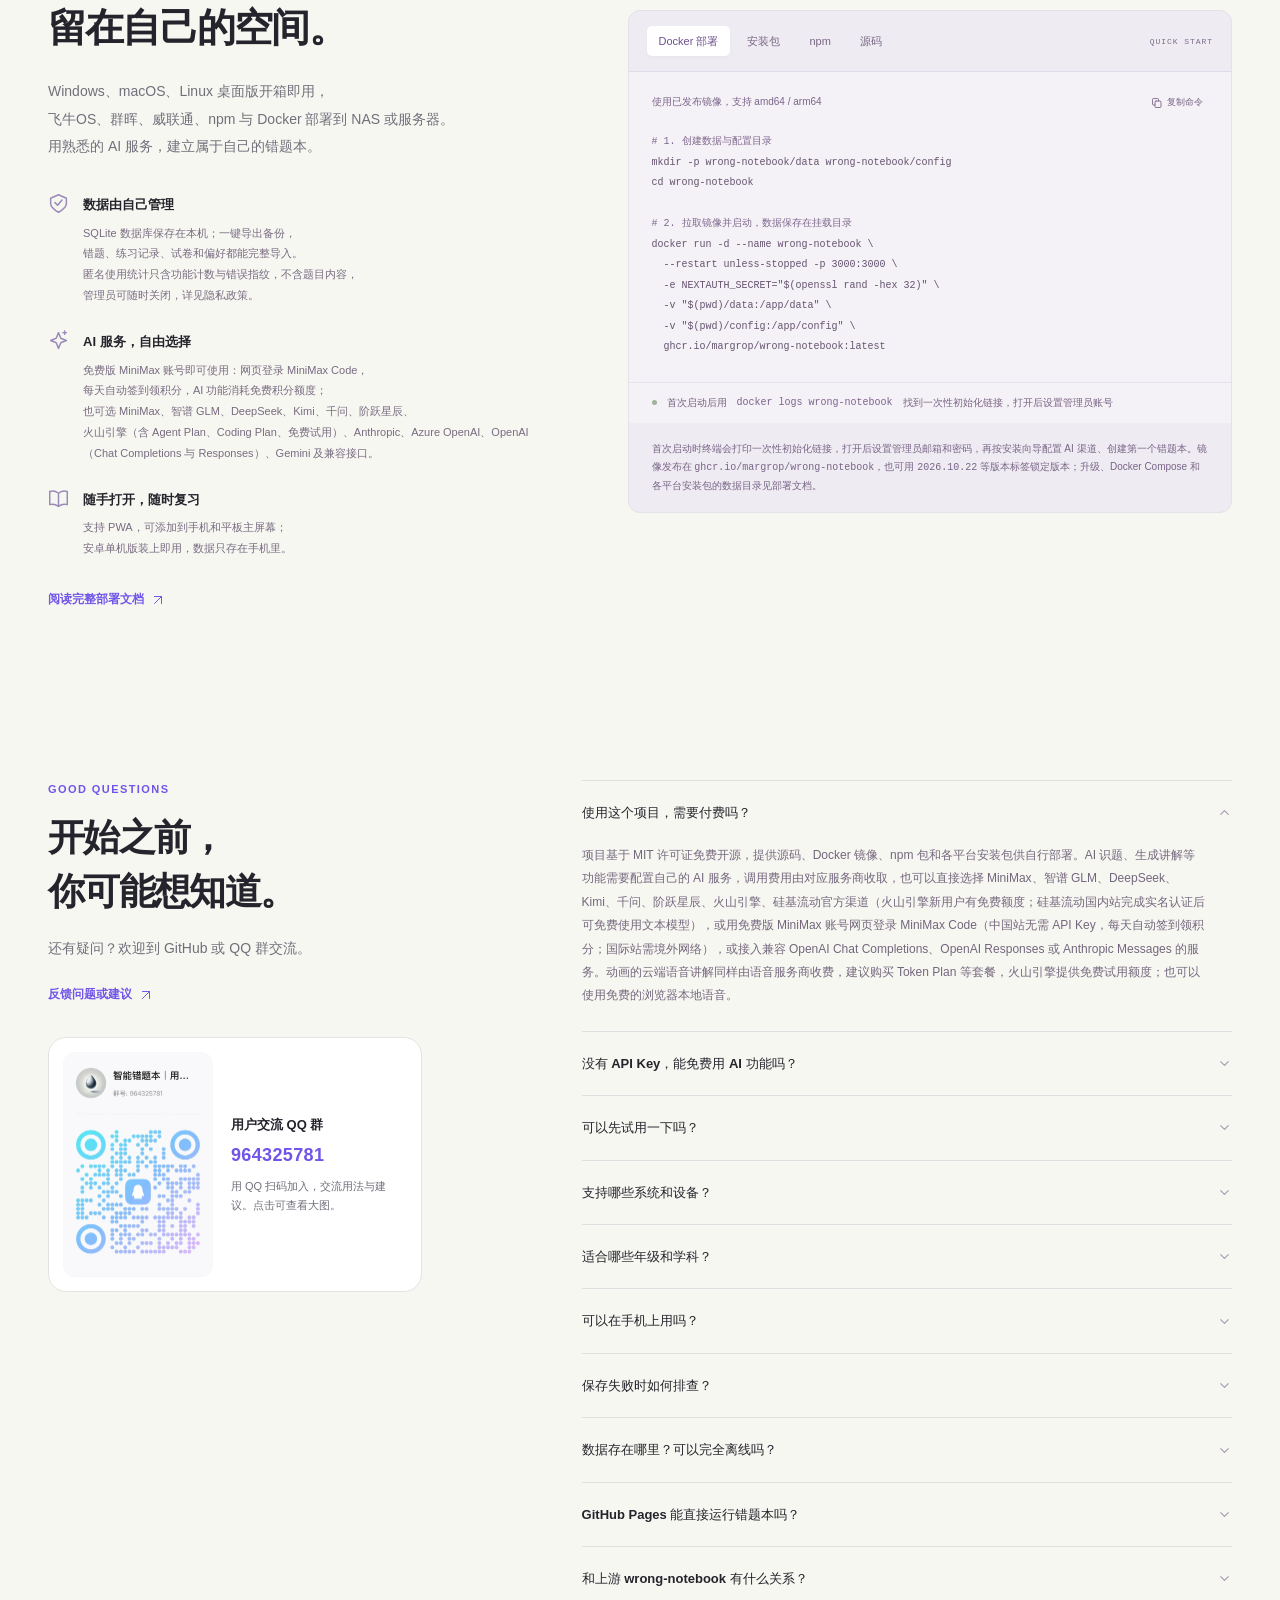
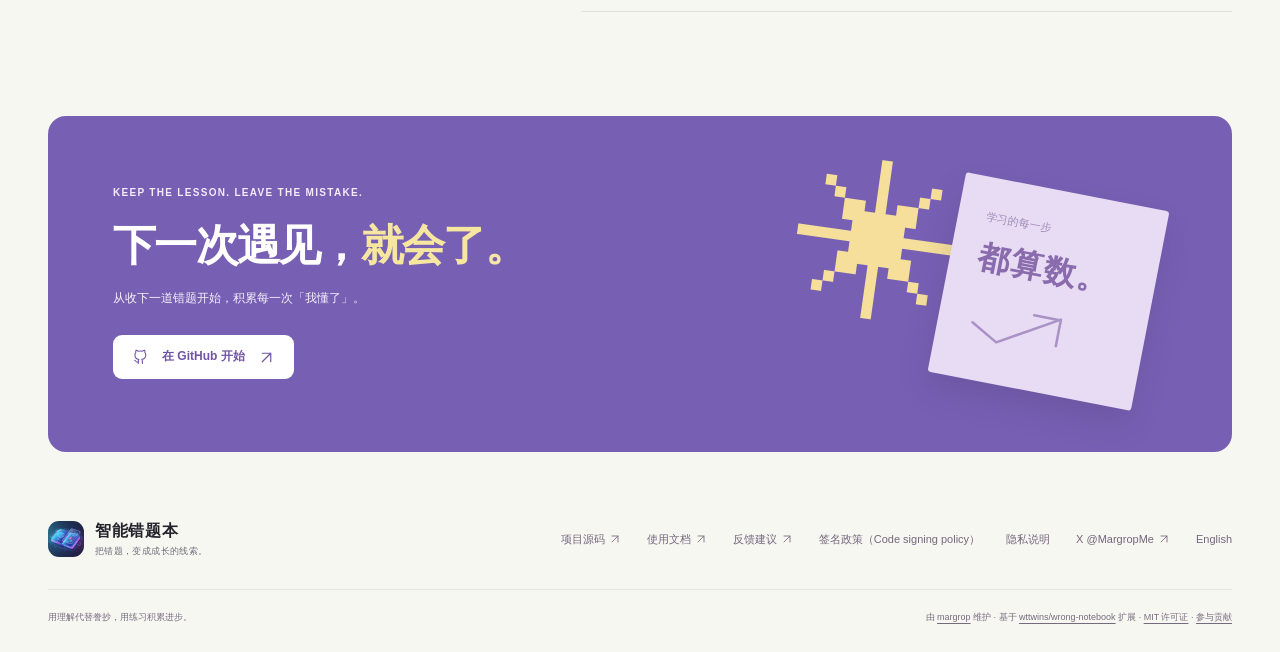
==== commit de010884: "feat: 自动选择下载加速线路" ====
--- a/index.html
+++ b/index.html
@@ -93,6 +93,17 @@
             <h1 id="hero-title">让每一道错题，<br>成为<span class="highlight">进步的起点<svg viewBox="0 0 420 20" aria-hidden="true"><path d="M4 12C92 1 281 1 415 9M29 17C174 8 288 8 386 13"/></svg></span>。</h1>
             <p class="hero-description">收录，只是第一步。<br>用 AI 帮你理解错因、举一反三，<br class="desktop-break">让「做过了」真正变成「学会了」。</p>
             <div class="hero-actions"><a class="button button-primary" data-download-primary href="./download/"><svg class="icon"><use href="#i-download"/></svg> <span data-download-label>下载安装包</span></a><a class="button button-outline" href="https://wrong-notebook-demo.margrop.net" target="_blank" rel="noopener noreferrer"><svg class="icon"><use href="#i-play"/></svg> 在线体验</a></div>
+            <div class="download-source-picker" data-download-source-picker>
+              <label for="download-source">下载线路</label>
+              <select id="download-source" data-download-source aria-describedby="download-source-status">
+                <option value="auto">自动选择（中国大陆自动测速）</option>
+                <option value="github">GitHub 原版</option>
+                <option value="ghfast">ghfast.top</option>
+                <option value="ghproxy">gh-proxy.net</option>
+                <option value="llkk">gs.llkk.cc</option>
+              </select>
+              <p class="download-source-status" id="download-source-status" data-download-source-status aria-live="polite">正在识别地区并测速下载线路…</p>
+            </div>
             <p class="hero-download-meta"><span data-release-version>Windows · macOS · Linux · 安卓 · 飞牛OS · 群晖 · 威联通</span> · <a href="./download/">全部系统与架构</a> · <a href="#deploy">自托管部署</a></p>
             <p class="hero-demo">演示账号 <code>demo@localhost</code> / <code>demo123456</code> · 共享数据，请勿录入个人信息</p>
             <div class="hero-notes"><span><svg class="icon small"><use href="#i-check"/></svg>源码开放</span><span><svg class="icon small"><use href="#i-check"/></svg>全平台安装包</span><span><svg class="icon small"><use href="#i-check"/></svg>手机电脑都能用</span></div>
@@ -206,7 +217,7 @@
           <details><summary>没有 API Key，能免费用 AI 功能吗？<svg class="icon small"><use href="#i-chevron"/></svg></summary><p>可以。在设置中选择「MiniMax Code OAuth」，用免费版 MiniMax 账号网页登录即可调用 MiniMax-M3.1-Flash。应用每天自动签到领取积分，识题、讲解、举一反三等 AI 功能消耗的是账号的免费积分额度，剩余积分在设置页随时可查。也可选择「硅基流动」渠道，完成实名认证后免费调用文本模型（默认 GLM-Z1-9B-0414）；MiniMax Code 国际站需境外网络，额度按国际站账号积分计算。</p></details><details><summary>可以先试用一下吗？<svg class="icon small"><use href="#i-chevron"/></svg></summary><p>可以。打开 <a href="https://wrong-notebook-demo.margrop.net" target="_blank" rel="noopener noreferrer">在线演示站</a>，使用账号 <code>demo@localhost</code>、密码 <code>demo123456</code> 登录。演示站为共享账号，数据对所有访客可见，请勿录入个人信息；正式使用建议部署自己的实例。</p></details>
           <details><summary>支持哪些系统和设备？<svg class="icon small"><use href="#i-chevron"/></svg></summary><p>服务端可以运行在 Windows、macOS、Linux 桌面版，飞牛OS、群晖与威联通 NAS，以及任何支持 Docker 或 Node.js 的服务器上。部署后，手机、平板和电脑都能通过浏览器使用。桌面版默认只允许本机访问，NAS 套件、npm 和 Docker 部署可在局域网内访问。</p></details>
           <details><summary>适合哪些年级和学科？<svg class="icon small"><use href="#i-chevron"/></svg></summary><p>创建错题本时可以选择小学、初中或高中学段，以及对应学科。小学支持数学、英语和语文，内置语文章节与知识点覆盖小学一年级至六年级及初高中。系统按学段、学科组织知识点，支持自定义标签；AI 可辅助识别知识点和难度。</p></details>
-          <details><summary>可以在手机上用吗？<svg class="icon small"><use href="#i-chevron"/></svg></summary><p>可以。应用支持手机、平板和电脑浏览器，并提供 PWA 支持。在 iPhone / iPad 的 Safari 分享菜单，或 Android Chrome 菜单中选择「添加到主屏幕」，即可像 App 一样打开。安卓设备还可以安装 Releases 中的 APK：单机版内置服务端，装上即用，数据保存在手机上；客户端版连接自己部署的服务器。两者都支持拍照上传、文件导出和系统打印。手机上提供「拍照」「相册」「从文件选择」三个入口，iPhone 等设备的 HEIC/HEIF 照片会在裁剪前自动转换并摆正方向。</p></details>
+          <details><summary>可以在手机上用吗？<svg class="icon small"><use href="#i-chevron"/></svg></summary><p>可以。应用支持手机、平板和电脑浏览器，并提供 PWA 支持。在 iPhone / iPad 的 Safari 分享菜单，或 Android Chrome 菜单中选择「添加到主屏幕」，即可像 App 一样打开。手机底部导航默认把第 4 个按钮设为「试卷」，也可以在「设置 → 通用」切换为「复习」。安卓设备还可以安装 Releases 中的 APK：单机版内置服务端，装上即用，数据保存在手机上；客户端版连接自己部署的服务器。两者都支持拍照上传、文件导出和系统打印。手机上提供「拍照」「相册」「从文件选择」三个入口，iPhone 等设备的 HEIC/HEIF 照片会在裁剪前自动转换并摆正方向。</p></details>
           <details><summary>保存失败时如何排查？<svg class="icon small"><use href="#i-chevron"/></svg></summary><p>直接录入或校对后保存失败时，页面会保留具体原因和处理建议。若提示 AI 识别年级失败，可先手动填写年级，或在设置中改为固定年级后重试；若提示登录、字段、数据库或网络问题，请按提示处理。超时或断网后先检查题目是否已经保存，再决定是否重试。管理员可启用调试模式，复现后导出脱敏日志用于排查。</p></details>
           <details><summary>数据存在哪里？可以完全离线吗？<svg class="icon small"><use href="#i-chevron"/></svg></summary><p>题目和作答记录保存在你部署环境的 SQLite 数据库中，AI 配置也保存在自己的部署环境。AI 识别、解答和生成等功能会向所配置的服务发送相关内容，需要该服务可访问；PWA 不等于完整离线运行。</p></details>
           <details><summary>GitHub Pages 能直接运行错题本吗？<svg class="icon small"><use href="#i-chevron"/></svg></summary><p>这个官网可以通过 GitHub Pages 托管。错题本应用本身包含登录、数据库和 AI 接口，需要运行服务端：可以直接安装桌面版或飞牛OS、群晖、威联通套件，也可以用 npm 或 Docker 部署到电脑、NAS 或服务器。想先看看效果，可以使用<a href="https://wrong-notebook-demo.margrop.net" target="_blank" rel="noopener noreferrer">在线演示站</a>。</p></details>
--- a/assets/styles.css
+++ b/assets/styles.css
@@ -638,6 +638,12 @@
 .download-hero h1 { white-space: normal; font-size: clamp(32px, 4vw, 52px); margin-top: 12px; }
 .download-lead { margin-top: 18px; font-size: 15px; line-height: 1.9; color: var(--muted); max-width: 760px; }
 .download-detect { margin-top: 30px; padding: 24px 26px; border: 1px solid #e2daf7; border-radius: 16px; background: #fffdfa; max-width: 760px; display: grid; gap: 14px; justify-items: start; }
+.download-source-picker { margin-top: 2px; display: grid; grid-template-columns: auto minmax(180px, 280px); align-items: center; gap: 7px 10px; max-width: 100%; color: var(--muted); font-size: 12px; }
+.download-source-picker label { color: var(--ink); font-weight: 650; }
+.download-source-picker select { width: 100%; min-height: 34px; padding: 6px 30px 6px 10px; border: 1px solid #dcd6e7; border-radius: 8px; background: var(--bg); color: var(--ink); font: inherit; }
+.download-source-picker select:focus-visible { outline: 2px solid var(--purple); outline-offset: 2px; }
+.download-source-status { grid-column: 1 / -1; margin: 0; line-height: 1.6; color: var(--muted); }
+.hero-copy .download-source-picker { max-width: 480px; }
 .detected-system { font-size: 15px; font-weight: 650; }
 .detected-note { font-size: 12px; color: var(--muted); }
 .download-cta { gap: 12px; font-size: 15px; }
@@ -685,6 +691,10 @@
   .download-lead { font-size: 13px; }
   .download-detect { padding: 18px; justify-items: stretch; }
   .download-cta { white-space: normal; text-align: center; }
+  .download-source-picker { grid-template-columns: 1fr; gap: 6px; }
+  .download-source-picker select { max-width: none; }
+  .download-source-status { grid-column: auto; }
+  .hero-copy .download-source-picker { max-width: none; text-align: left; }
   .download-card { padding: 18px; }
   .dl-list { grid-template-columns: minmax(0, 1fr); }
 }
--- a/assets/dark.css
+++ b/assets/dark.css
@@ -152,6 +152,7 @@
 html[data-theme="dark"] .hero-download-meta a { color: #b5a1ca; }
 html[data-theme="dark"] .download-hero { background: radial-gradient(ellipse at 84% 10%, #1d172ea3, transparent 50%); }
 html[data-theme="dark"] .download-detect { border: 1px solid #1e1437; background: #1e1b18; }
+html[data-theme="dark"] .download-source-picker select { border: 1px solid #282136; }
 html[data-theme="dark"] .download-cta .dl-size { color: #ffffffc0; }
 html[data-theme="dark"] .download-card { border: 1px solid #2d2a23; background: #1e1b18; }
 html[data-theme="dark"] .download-card.is-detected { box-shadow: 0 0 0 3px #1e009d1a; }
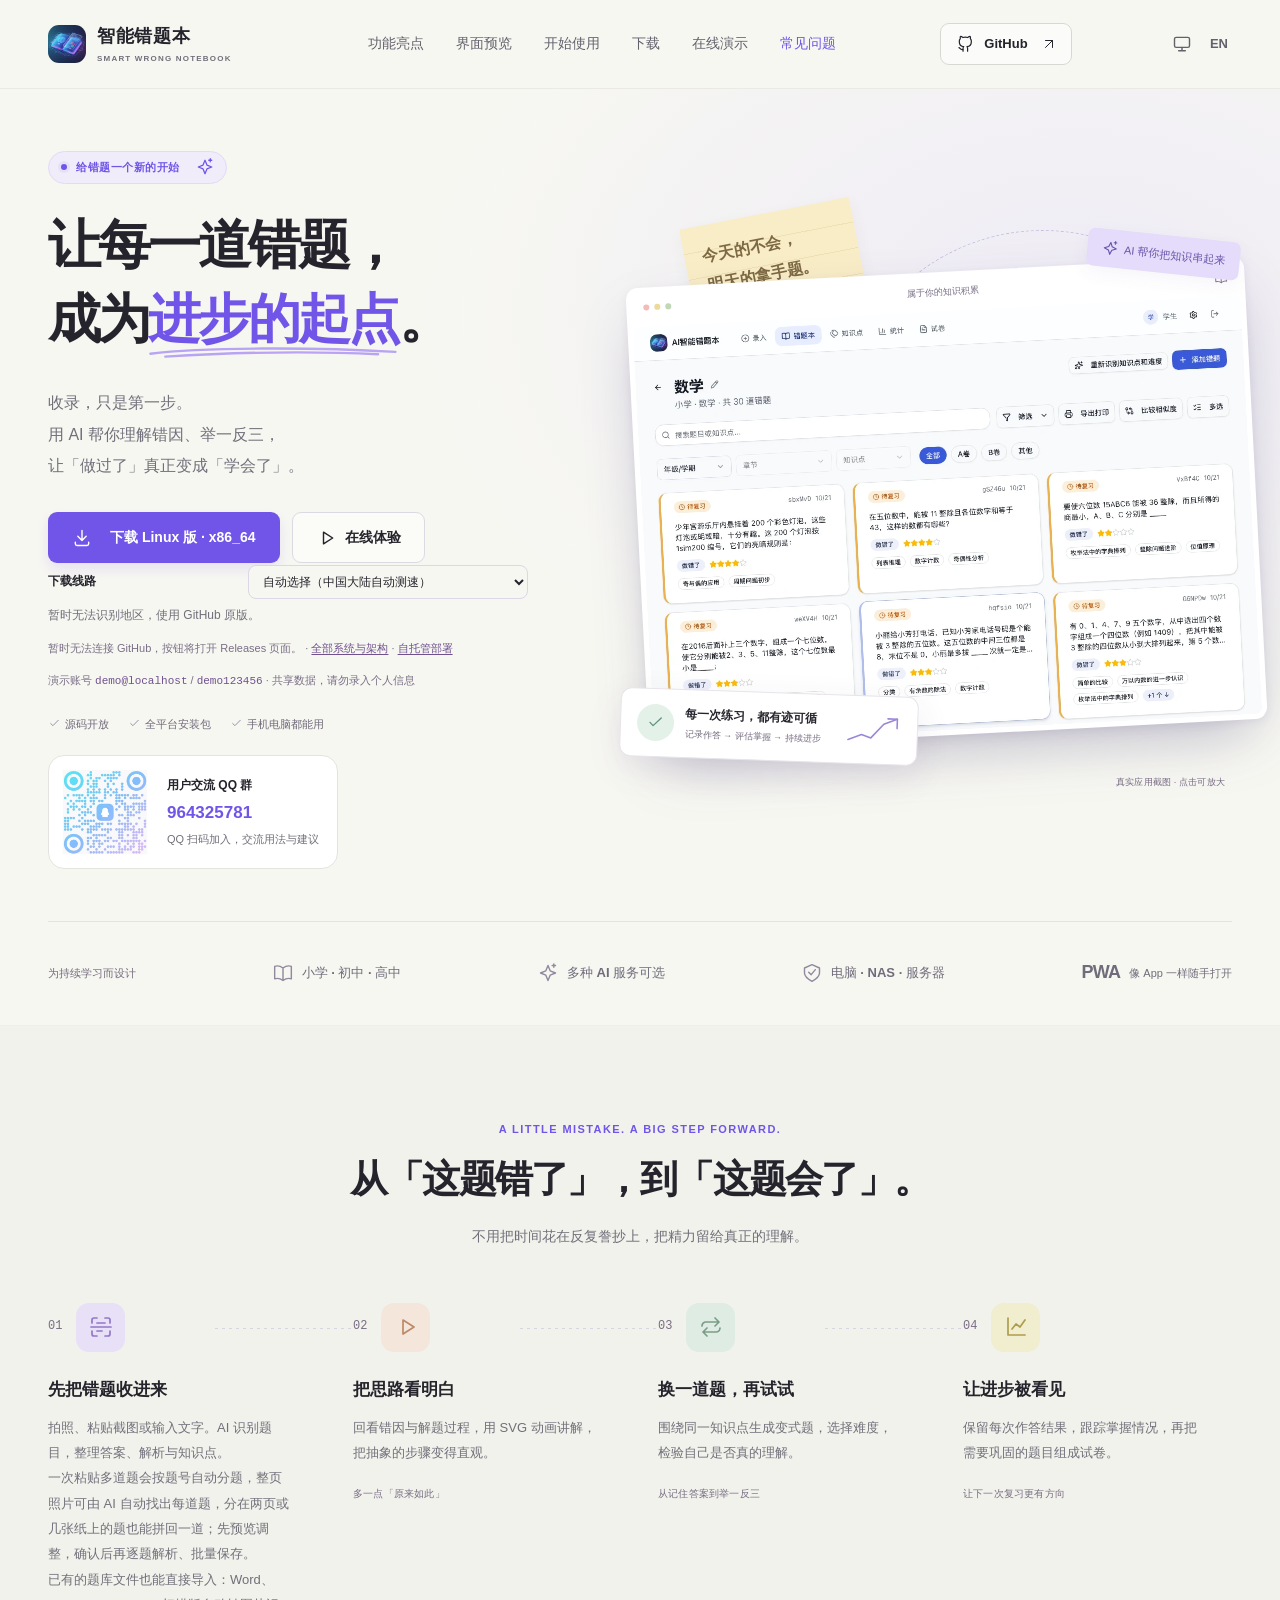
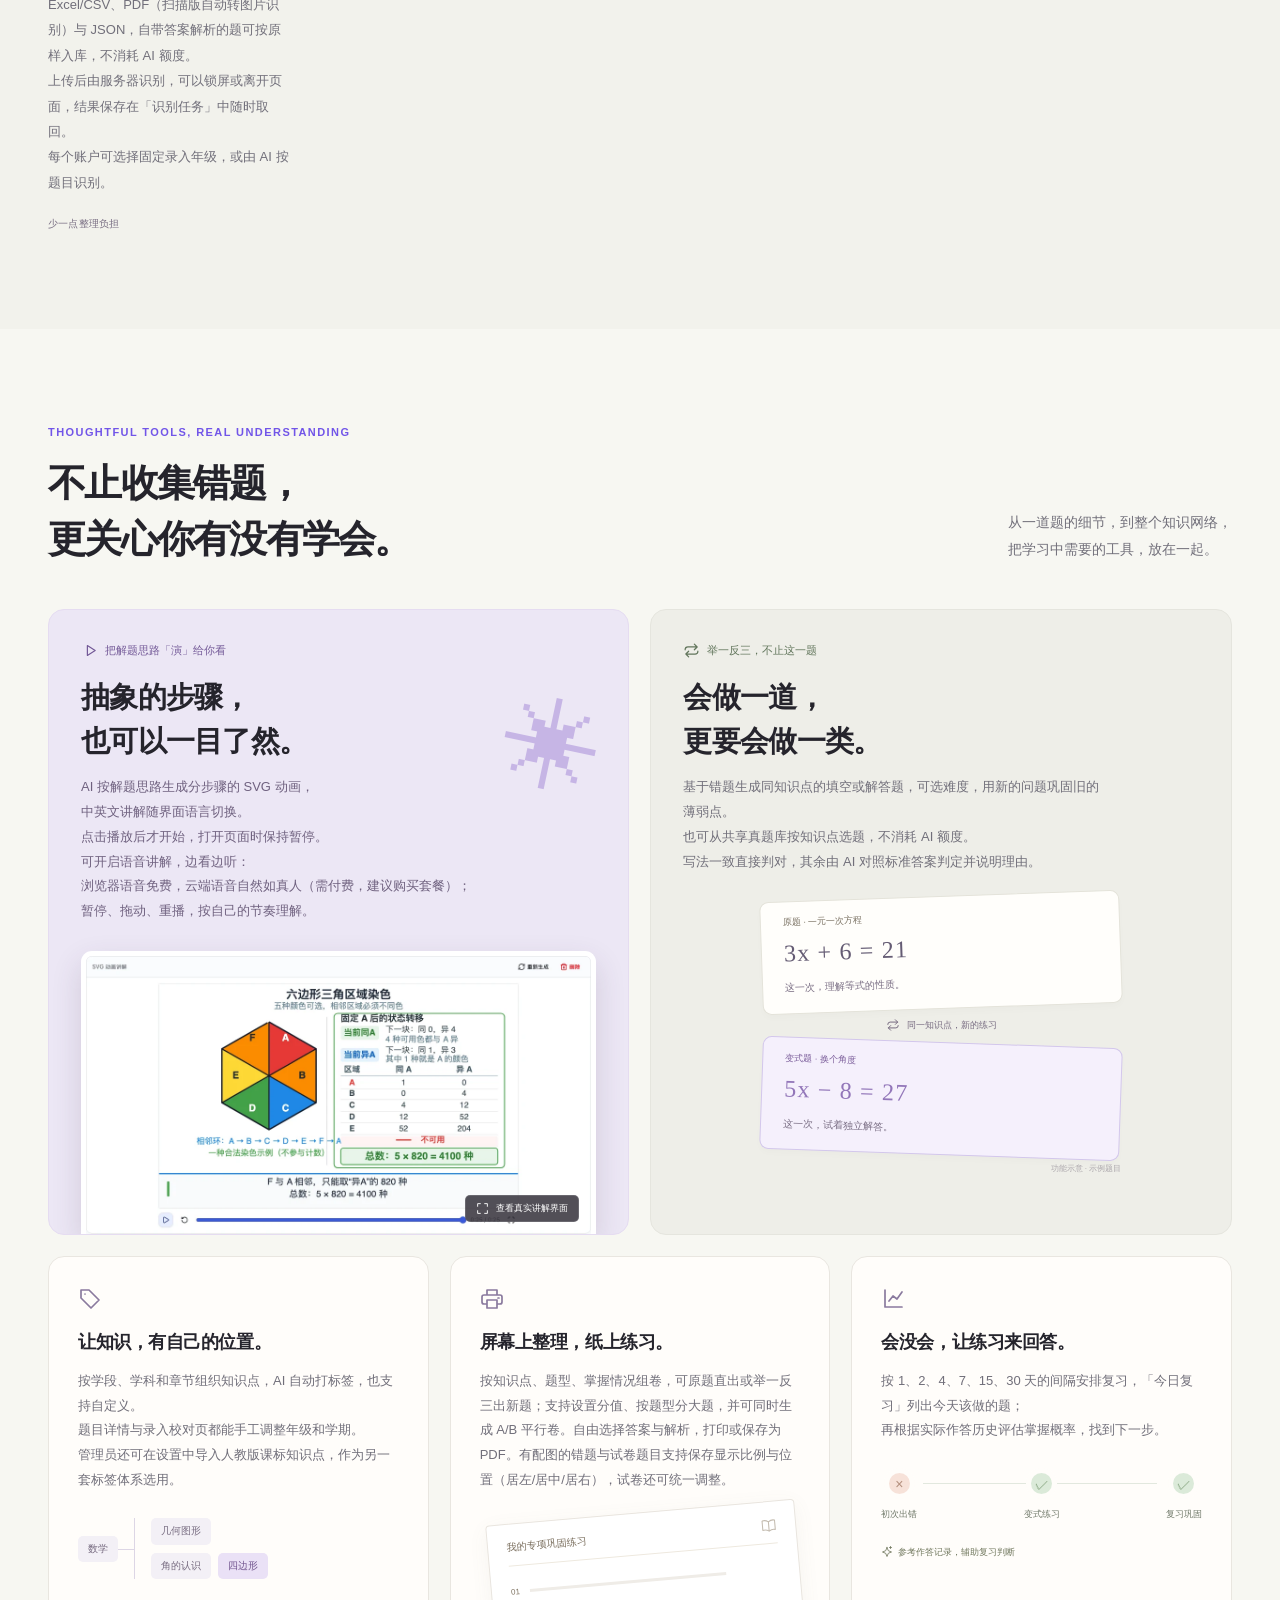
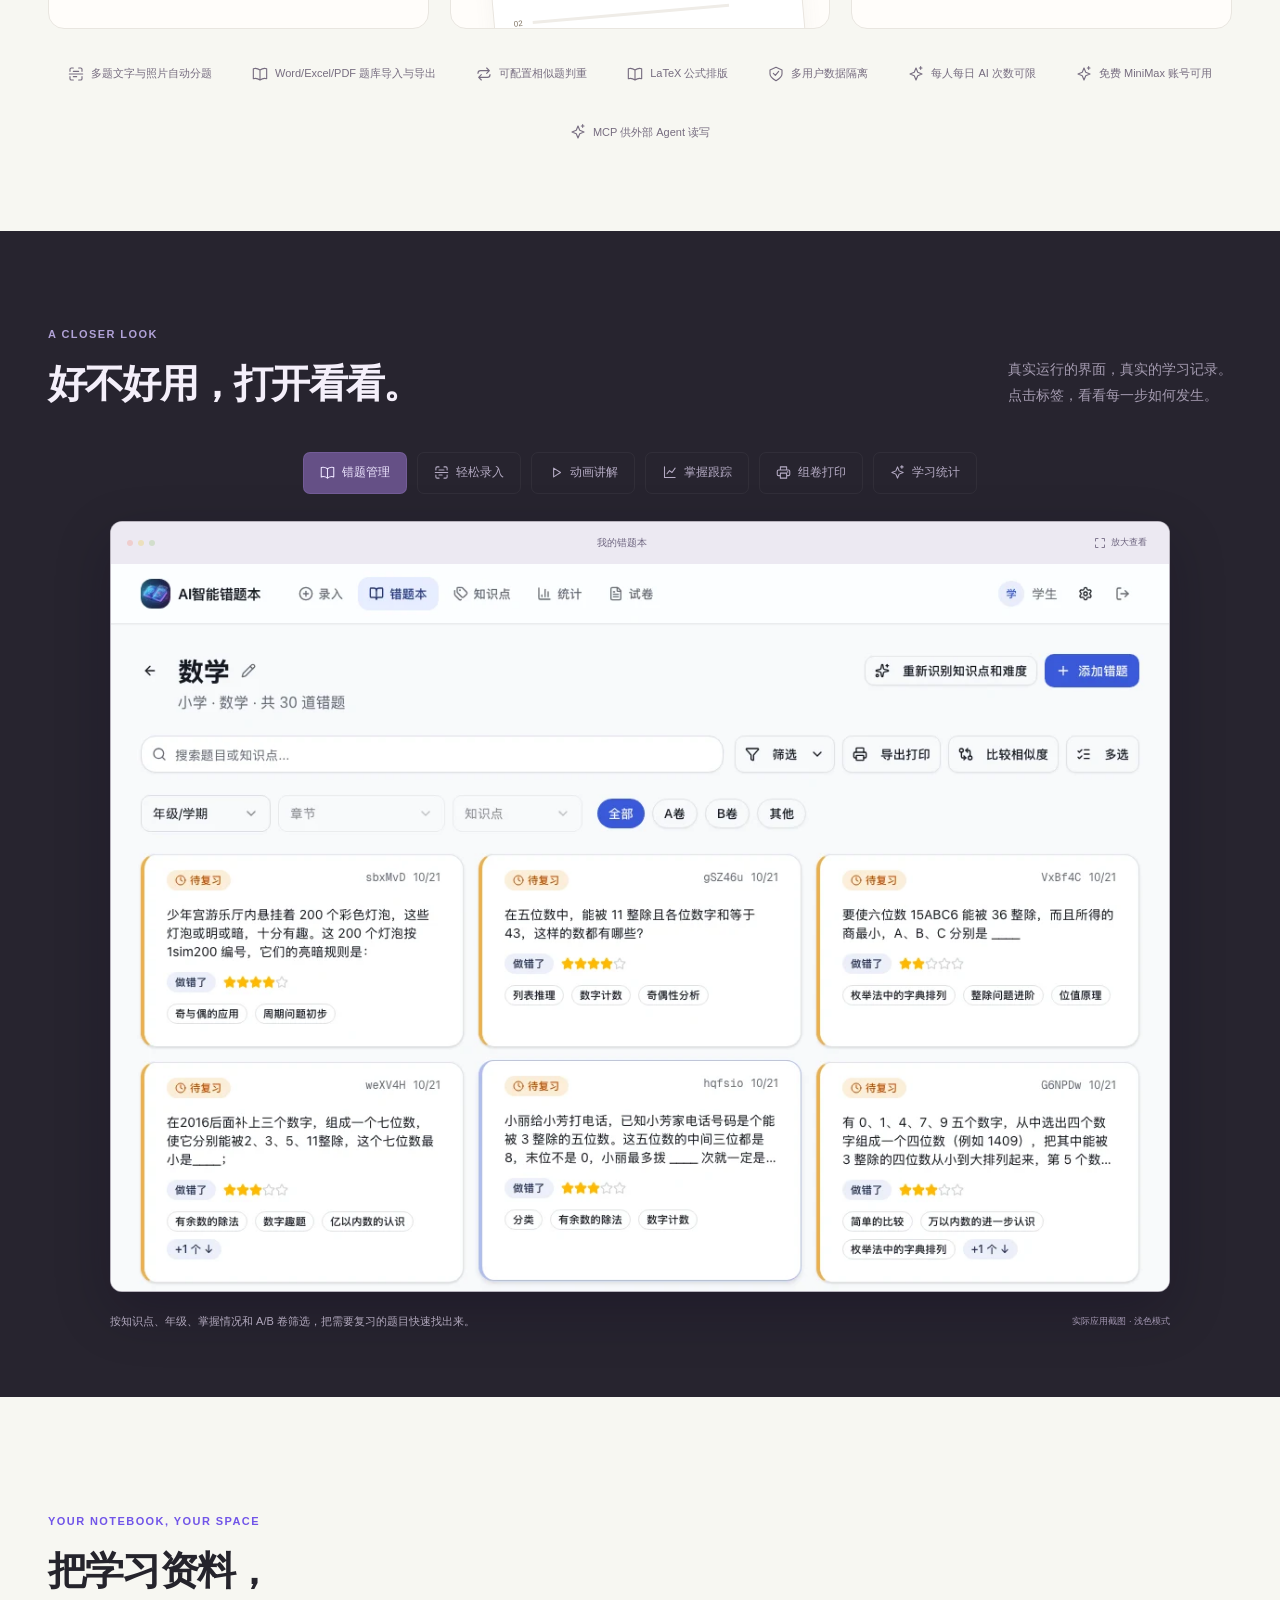
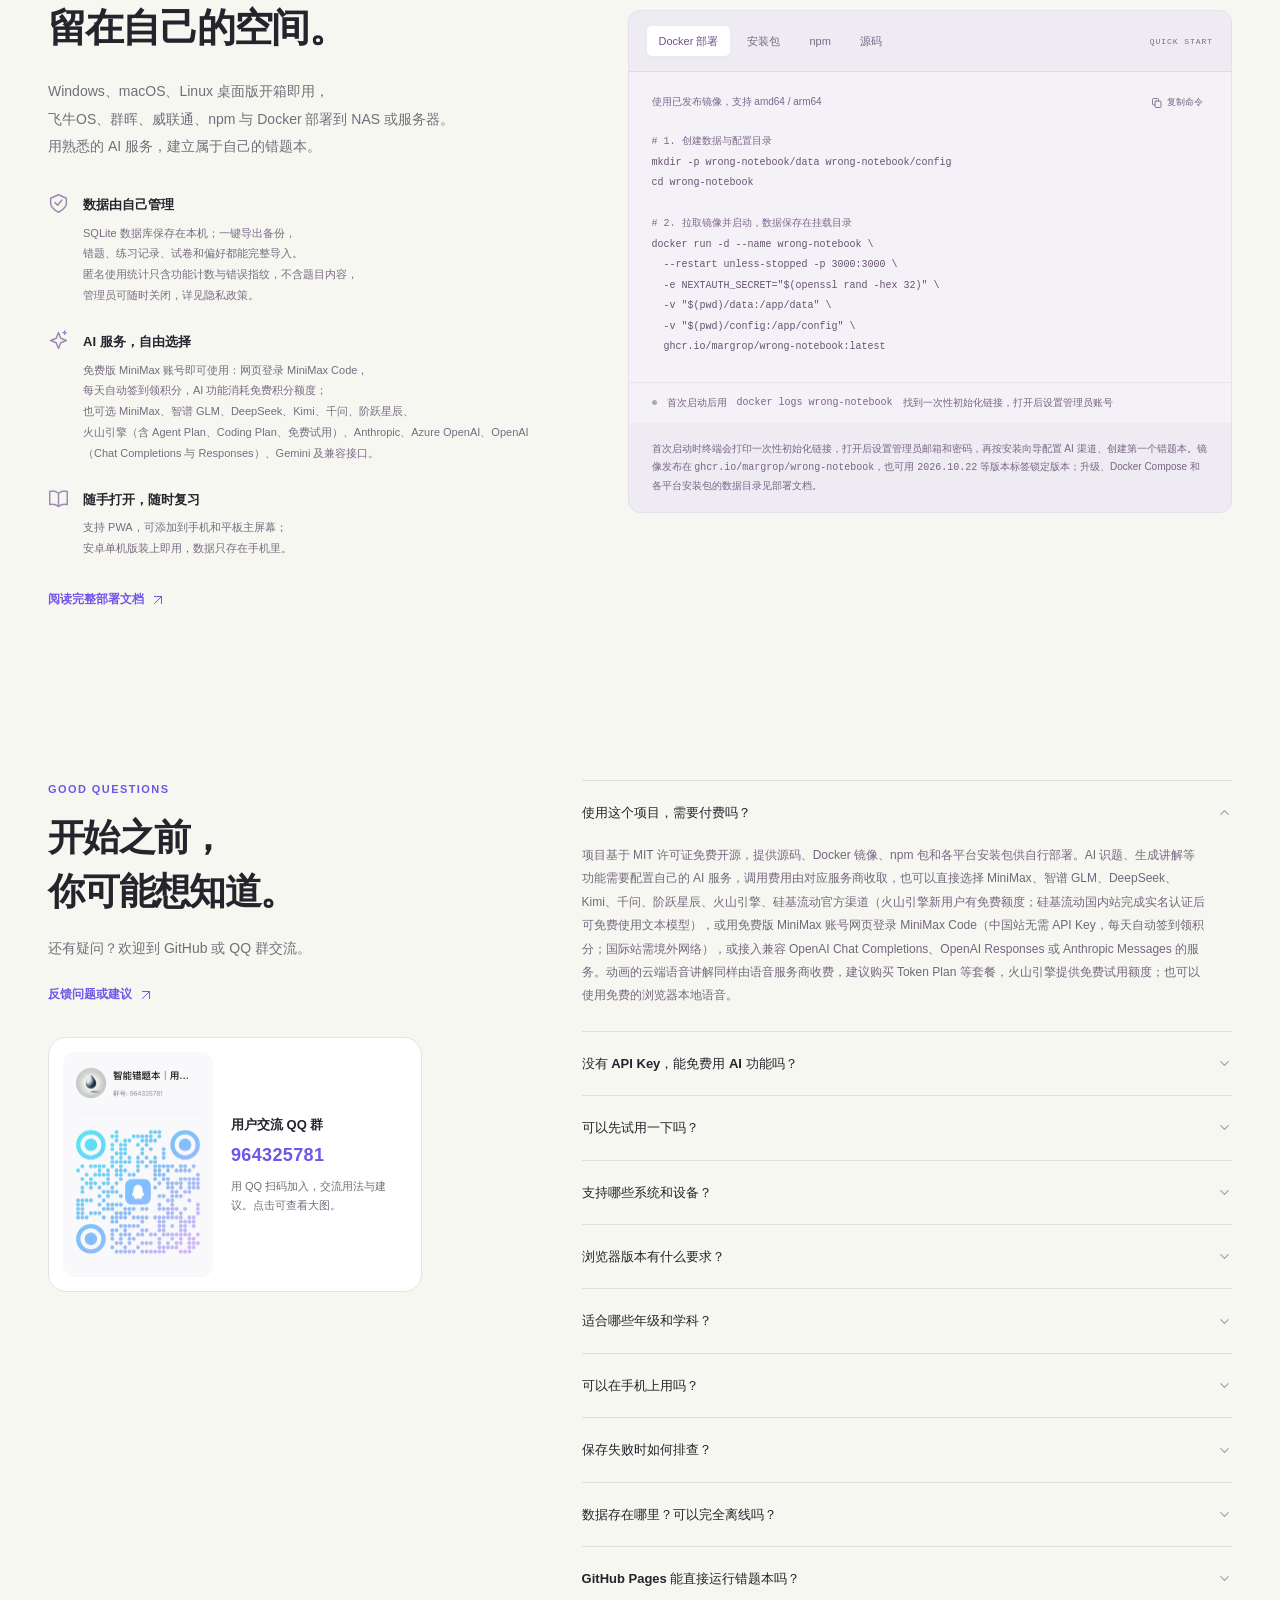
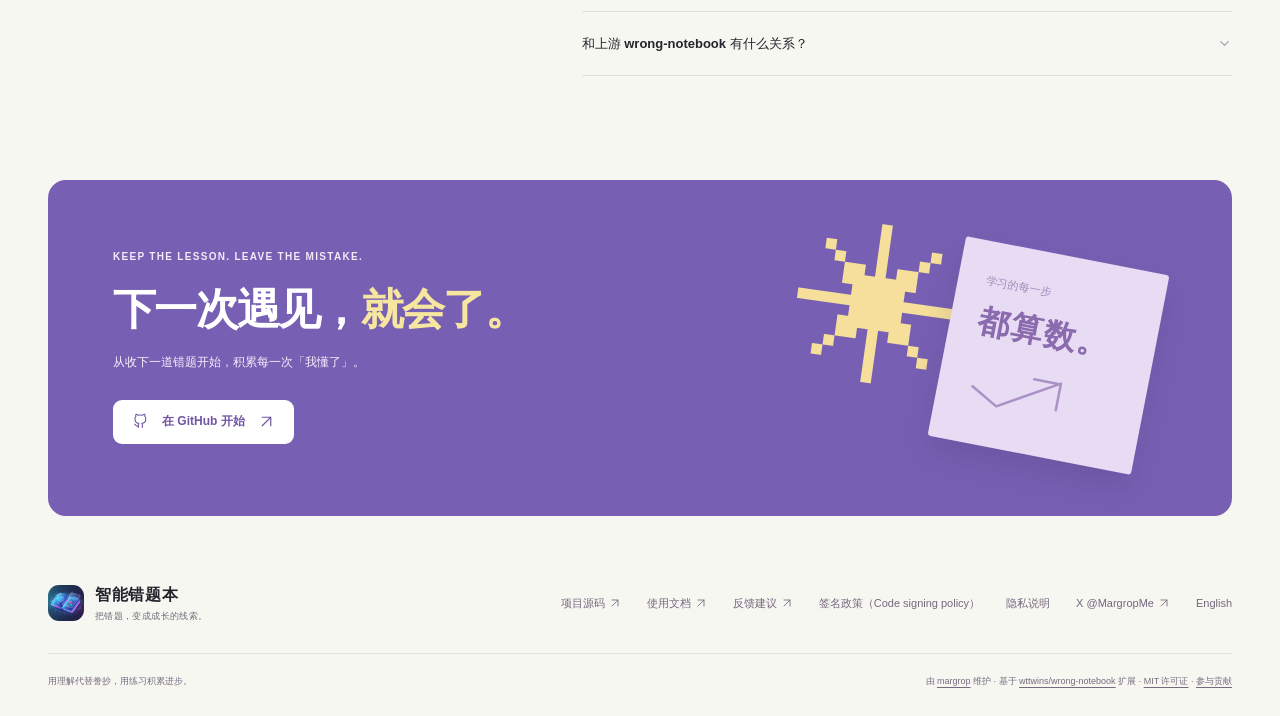
==== commit 247c119d: "docs: 补充浏览器版本要求问答 - 中英文首页 FAQ 新增浏览器版本要求" ====
--- a/index.html
+++ b/index.html
@@ -216,6 +216,7 @@
           <details open><summary>使用这个项目，需要付费吗？<svg class="icon small"><use href="#i-chevron"/></svg></summary><p>项目基于 MIT 许可证免费开源，提供源码、Docker 镜像、npm 包和各平台安装包供自行部署。AI 识题、生成讲解等功能需要配置自己的 AI 服务，调用费用由对应服务商收取，也可以直接选择 MiniMax、智谱 GLM、DeepSeek、Kimi、千问、阶跃星辰、火山引擎、硅基流动官方渠道（火山引擎新用户有免费额度；硅基流动国内站完成实名认证后可免费使用文本模型），或用免费版 MiniMax 账号网页登录 MiniMax Code（中国站无需 API Key，每天自动签到领积分；国际站需境外网络），或接入兼容 OpenAI Chat Completions、OpenAI Responses 或 Anthropic Messages 的服务。动画的云端语音讲解同样由语音服务商收费，建议购买 Token Plan 等套餐，火山引擎提供免费试用额度；也可以使用免费的浏览器本地语音。</p></details>
           <details><summary>没有 API Key，能免费用 AI 功能吗？<svg class="icon small"><use href="#i-chevron"/></svg></summary><p>可以。在设置中选择「MiniMax Code OAuth」，用免费版 MiniMax 账号网页登录即可调用 MiniMax-M3.1-Flash。应用每天自动签到领取积分，识题、讲解、举一反三等 AI 功能消耗的是账号的免费积分额度，剩余积分在设置页随时可查。也可选择「硅基流动」渠道，完成实名认证后免费调用文本模型（默认 GLM-Z1-9B-0414）；MiniMax Code 国际站需境外网络，额度按国际站账号积分计算。</p></details><details><summary>可以先试用一下吗？<svg class="icon small"><use href="#i-chevron"/></svg></summary><p>可以。打开 <a href="https://wrong-notebook-demo.margrop.net" target="_blank" rel="noopener noreferrer">在线演示站</a>，使用账号 <code>demo@localhost</code>、密码 <code>demo123456</code> 登录。演示站为共享账号，数据对所有访客可见，请勿录入个人信息；正式使用建议部署自己的实例。</p></details>
           <details><summary>支持哪些系统和设备？<svg class="icon small"><use href="#i-chevron"/></svg></summary><p>服务端可以运行在 Windows、macOS、Linux 桌面版，飞牛OS、群晖与威联通 NAS，以及任何支持 Docker 或 Node.js 的服务器上。部署后，手机、平板和电脑都能通过浏览器使用。桌面版默认只允许本机访问，NAS 套件、npm 和 Docker 部署可在局域网内访问。</p></details>
+          <details><summary>浏览器版本有什么要求？<svg class="icon small"><use href="#i-chevron"/></svg></summary><p>应用基于 Next.js 16 构建，浏览器引擎最低要求为 Chrome / Edge 111、Firefox 111、Safari 16.4（iOS 16.4）及以上。iOS 上所有浏览器（包括 Chrome）都使用系统 WebKit 引擎，实际取决于 iOS 版本；iOS 15 及更早的旧设备（如只能停留在 iOS 15 的 iPad）可能页面空白或登录按钮无响应，目前没有兼容方案，请改用其他手机、平板或电脑访问。图片导入与扫描版 PDF 转图片还依赖 <code>Promise.withResolvers</code>（Chrome 119 / Safari 17.4 / Firefox 121 及以上）。</p></details>
           <details><summary>适合哪些年级和学科？<svg class="icon small"><use href="#i-chevron"/></svg></summary><p>创建错题本时可以选择小学、初中或高中学段，以及对应学科。小学支持数学、英语和语文，内置语文章节与知识点覆盖小学一年级至六年级及初高中。系统按学段、学科组织知识点，支持自定义标签；AI 可辅助识别知识点和难度。</p></details>
           <details><summary>可以在手机上用吗？<svg class="icon small"><use href="#i-chevron"/></svg></summary><p>可以。应用支持手机、平板和电脑浏览器，并提供 PWA 支持。在 iPhone / iPad 的 Safari 分享菜单，或 Android Chrome 菜单中选择「添加到主屏幕」，即可像 App 一样打开。手机底部导航默认把第 4 个按钮设为「试卷」，也可以在「设置 → 通用」切换为「复习」。安卓设备还可以安装 Releases 中的 APK：单机版内置服务端，装上即用，数据保存在手机上；客户端版连接自己部署的服务器。两者都支持拍照上传、文件导出和系统打印。手机上提供「拍照」「相册」「从文件选择」三个入口，iPhone 等设备的 HEIC/HEIF 照片会在裁剪前自动转换并摆正方向。</p></details>
           <details><summary>保存失败时如何排查？<svg class="icon small"><use href="#i-chevron"/></svg></summary><p>直接录入或校对后保存失败时，页面会保留具体原因和处理建议。若提示 AI 识别年级失败，可先手动填写年级，或在设置中改为固定年级后重试；若提示登录、字段、数据库或网络问题，请按提示处理。超时或断网后先检查题目是否已经保存，再决定是否重试。管理员可启用调试模式，复现后导出脱敏日志用于排查。</p></details>
